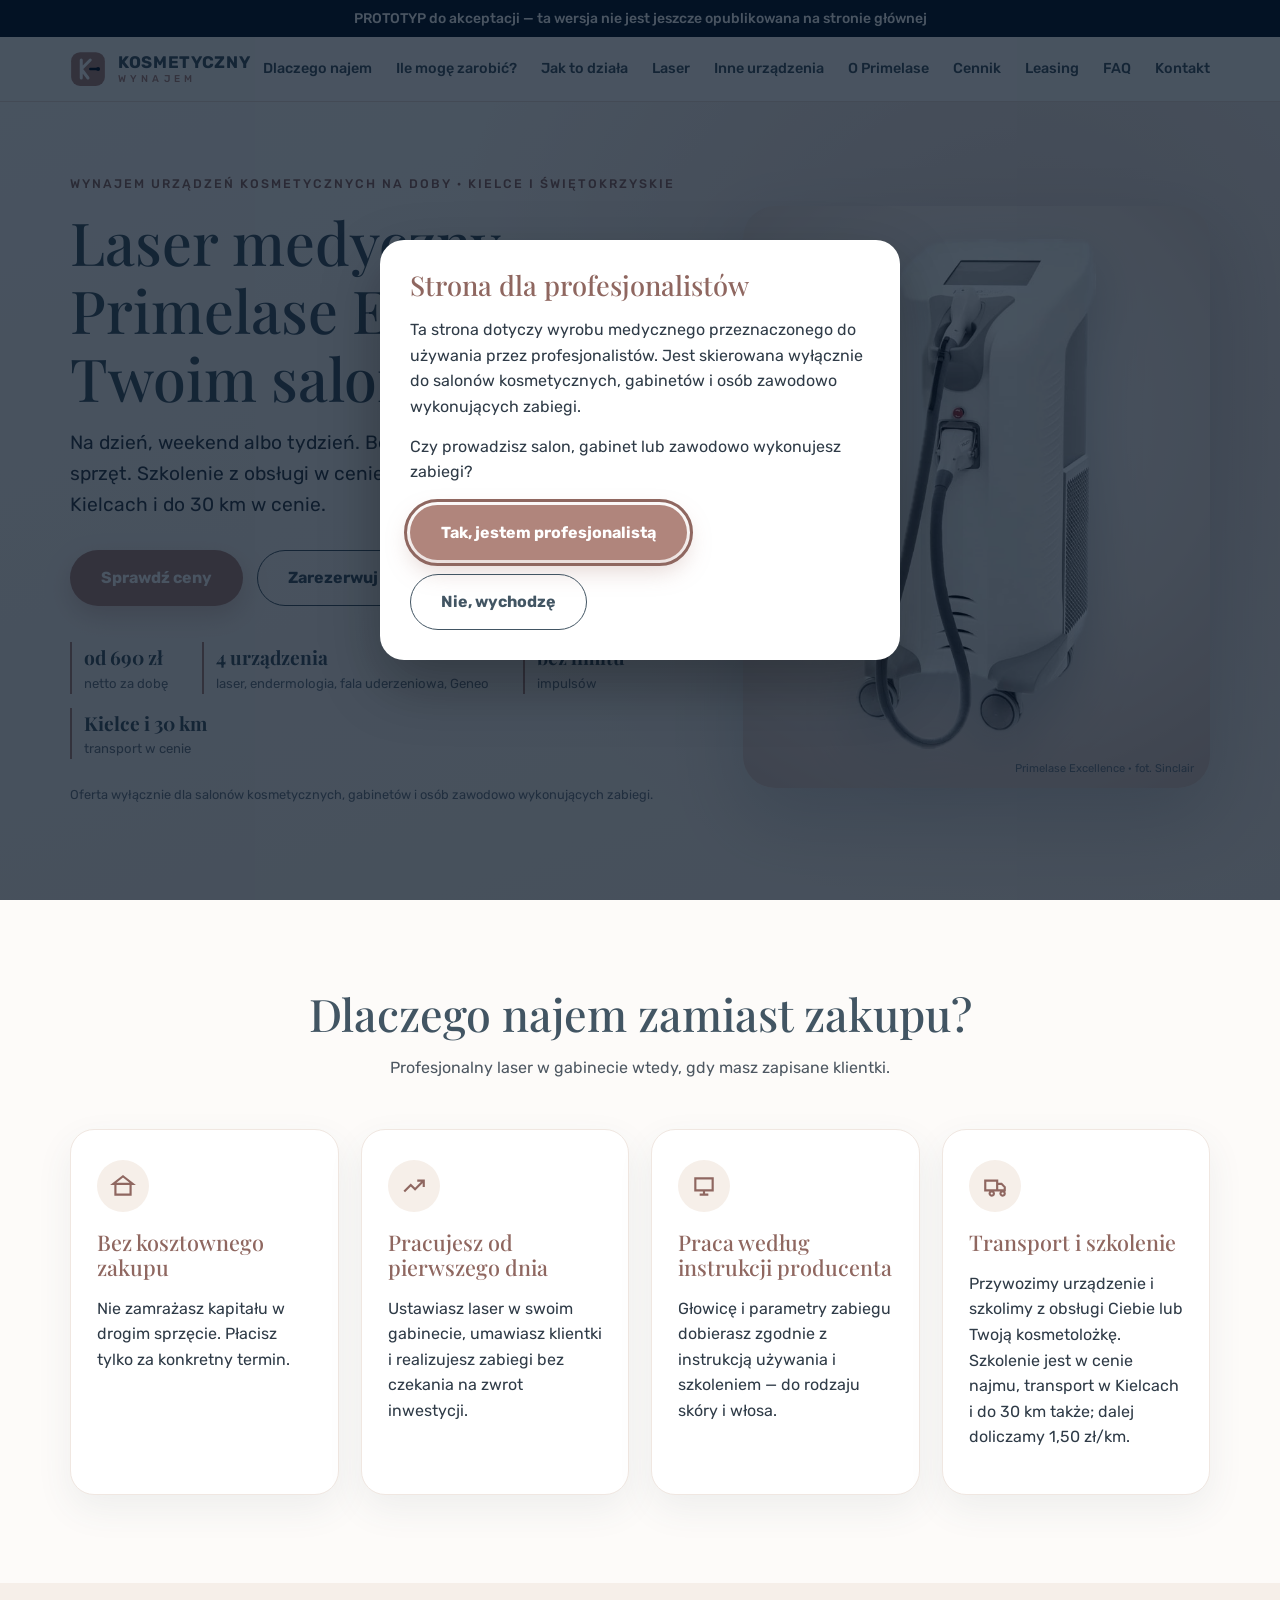
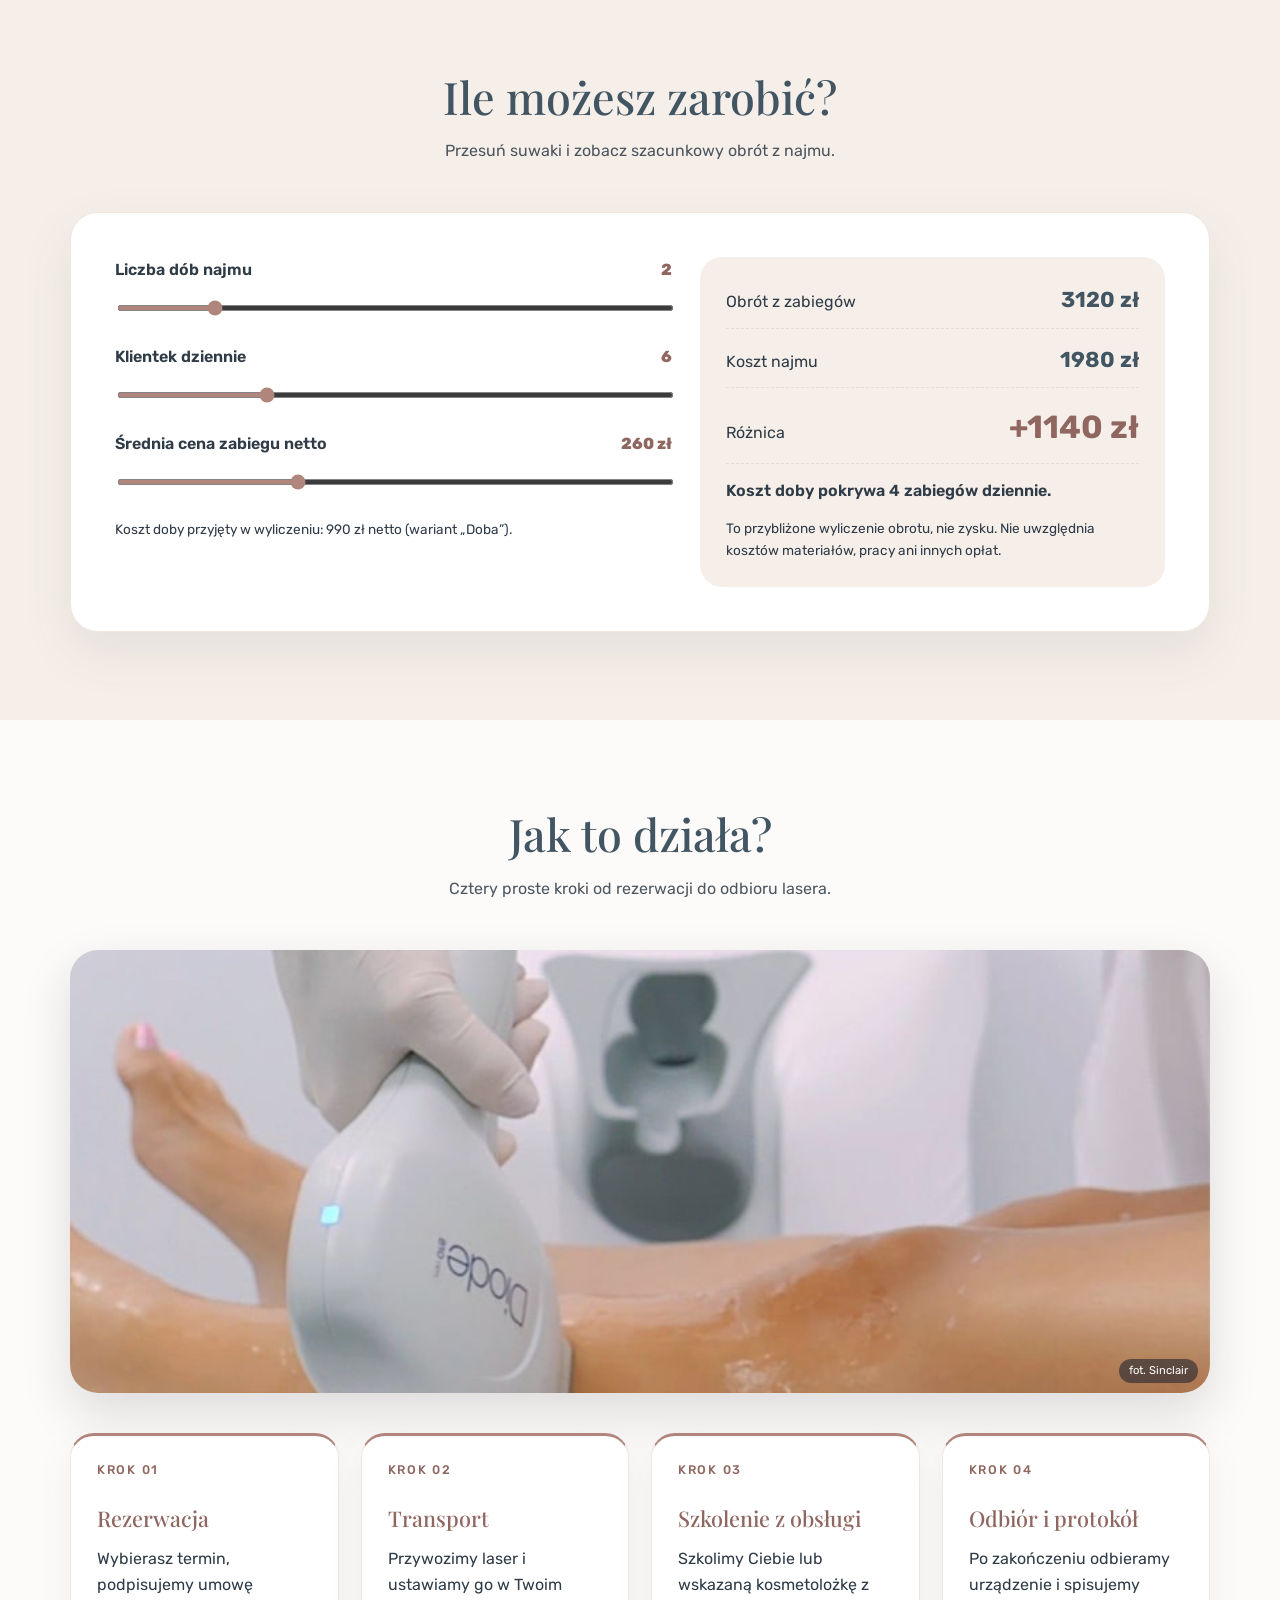
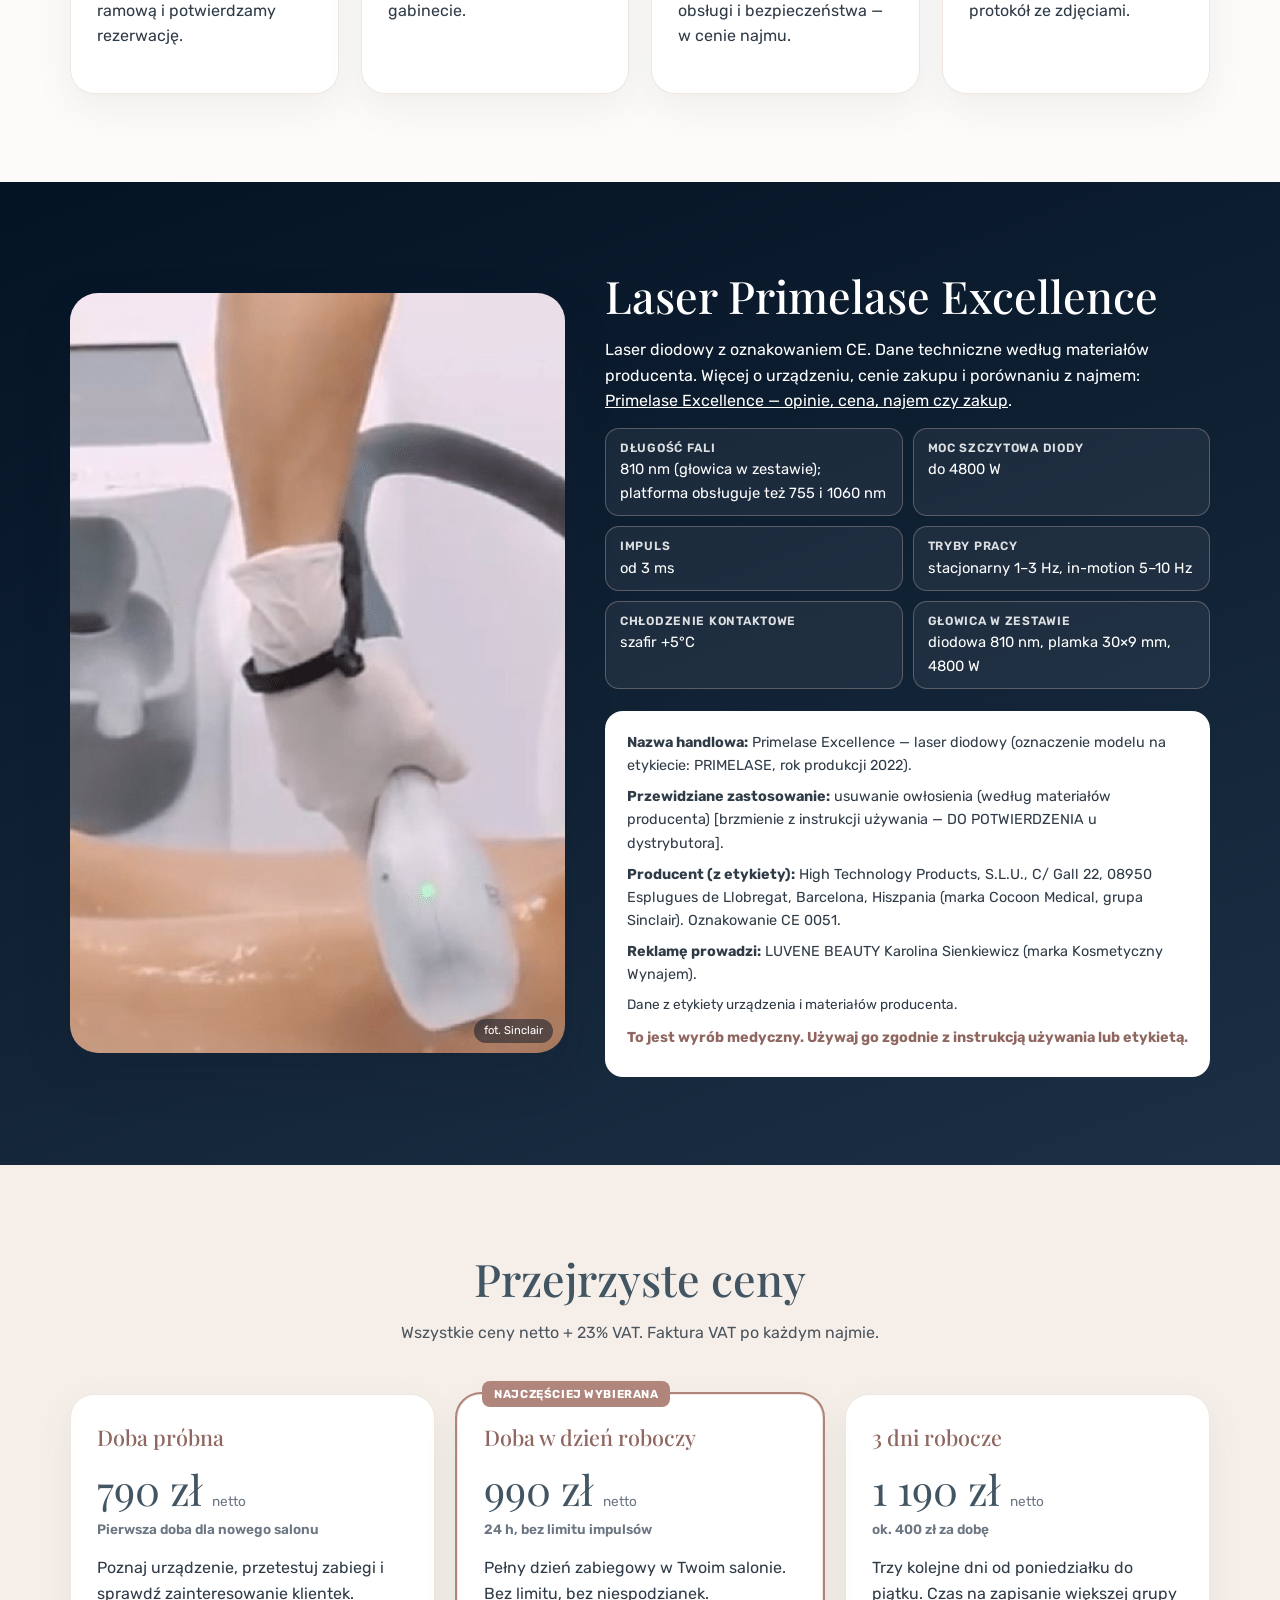
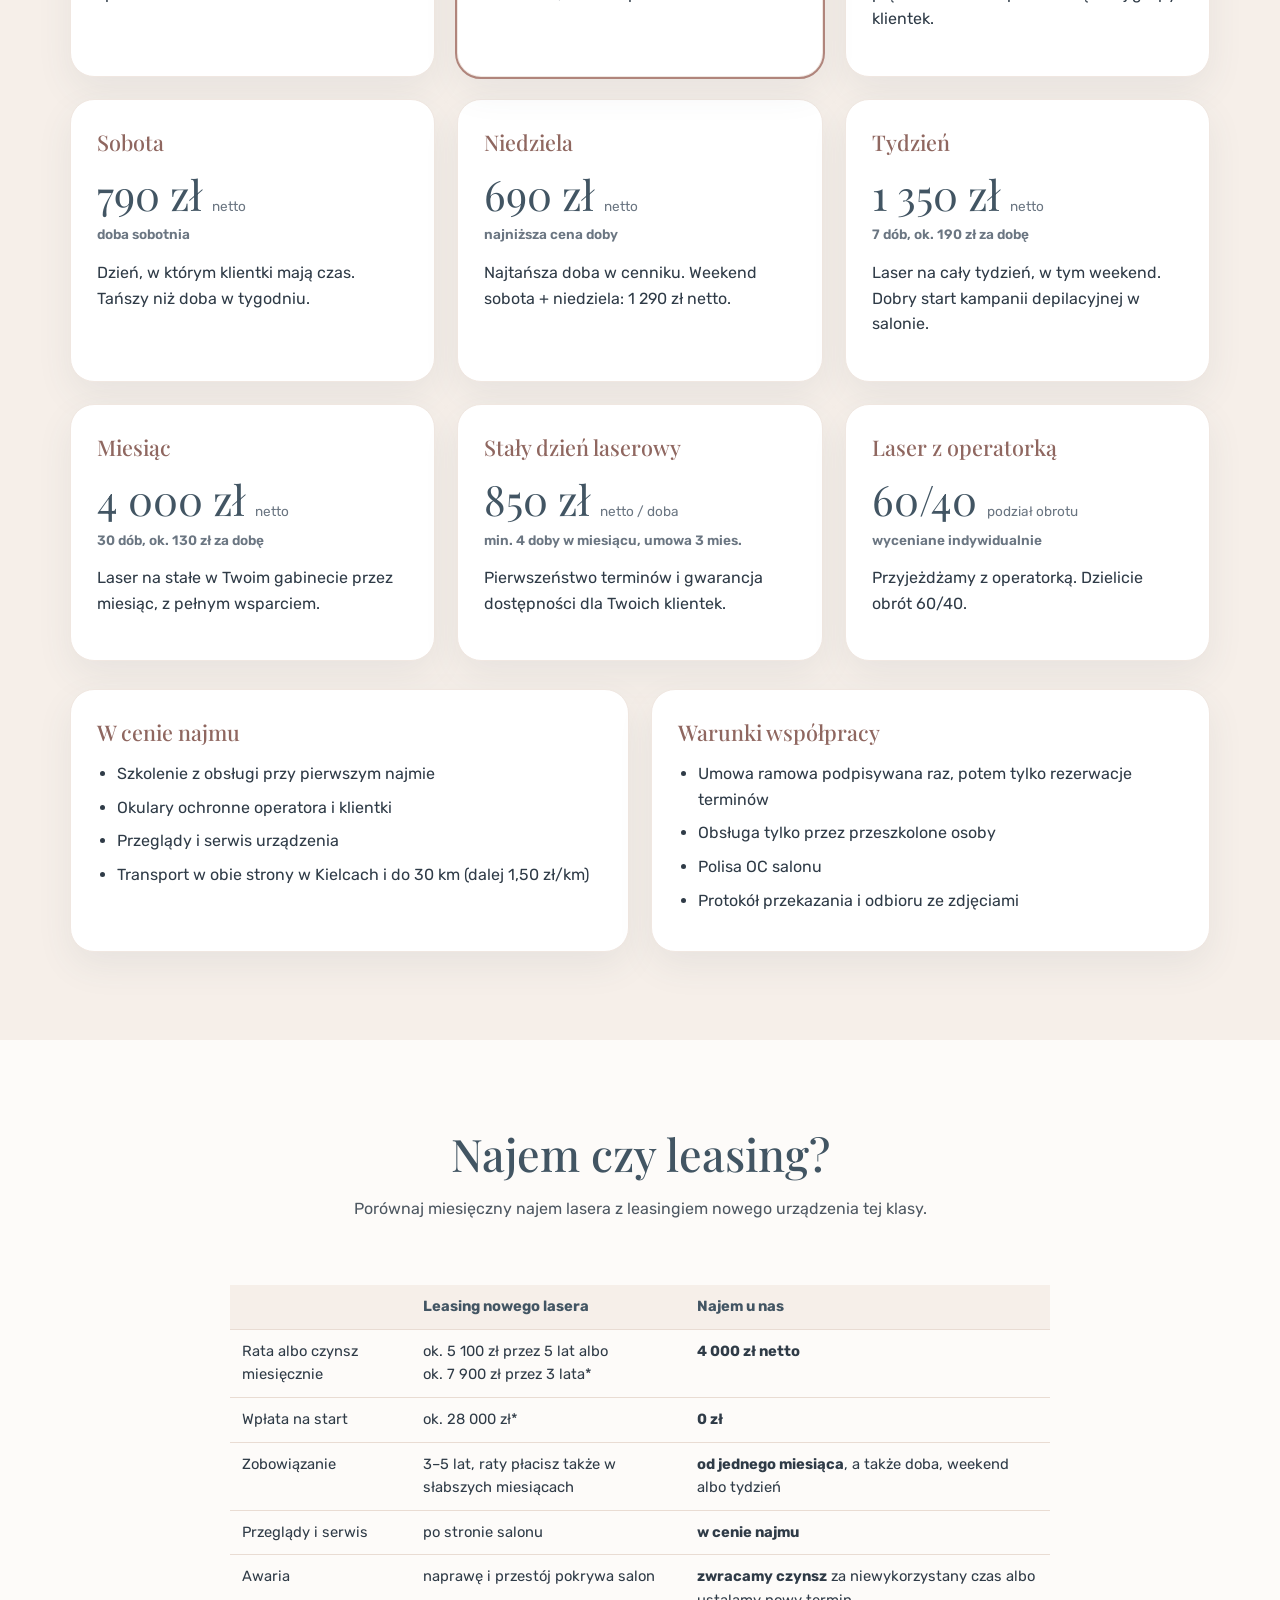
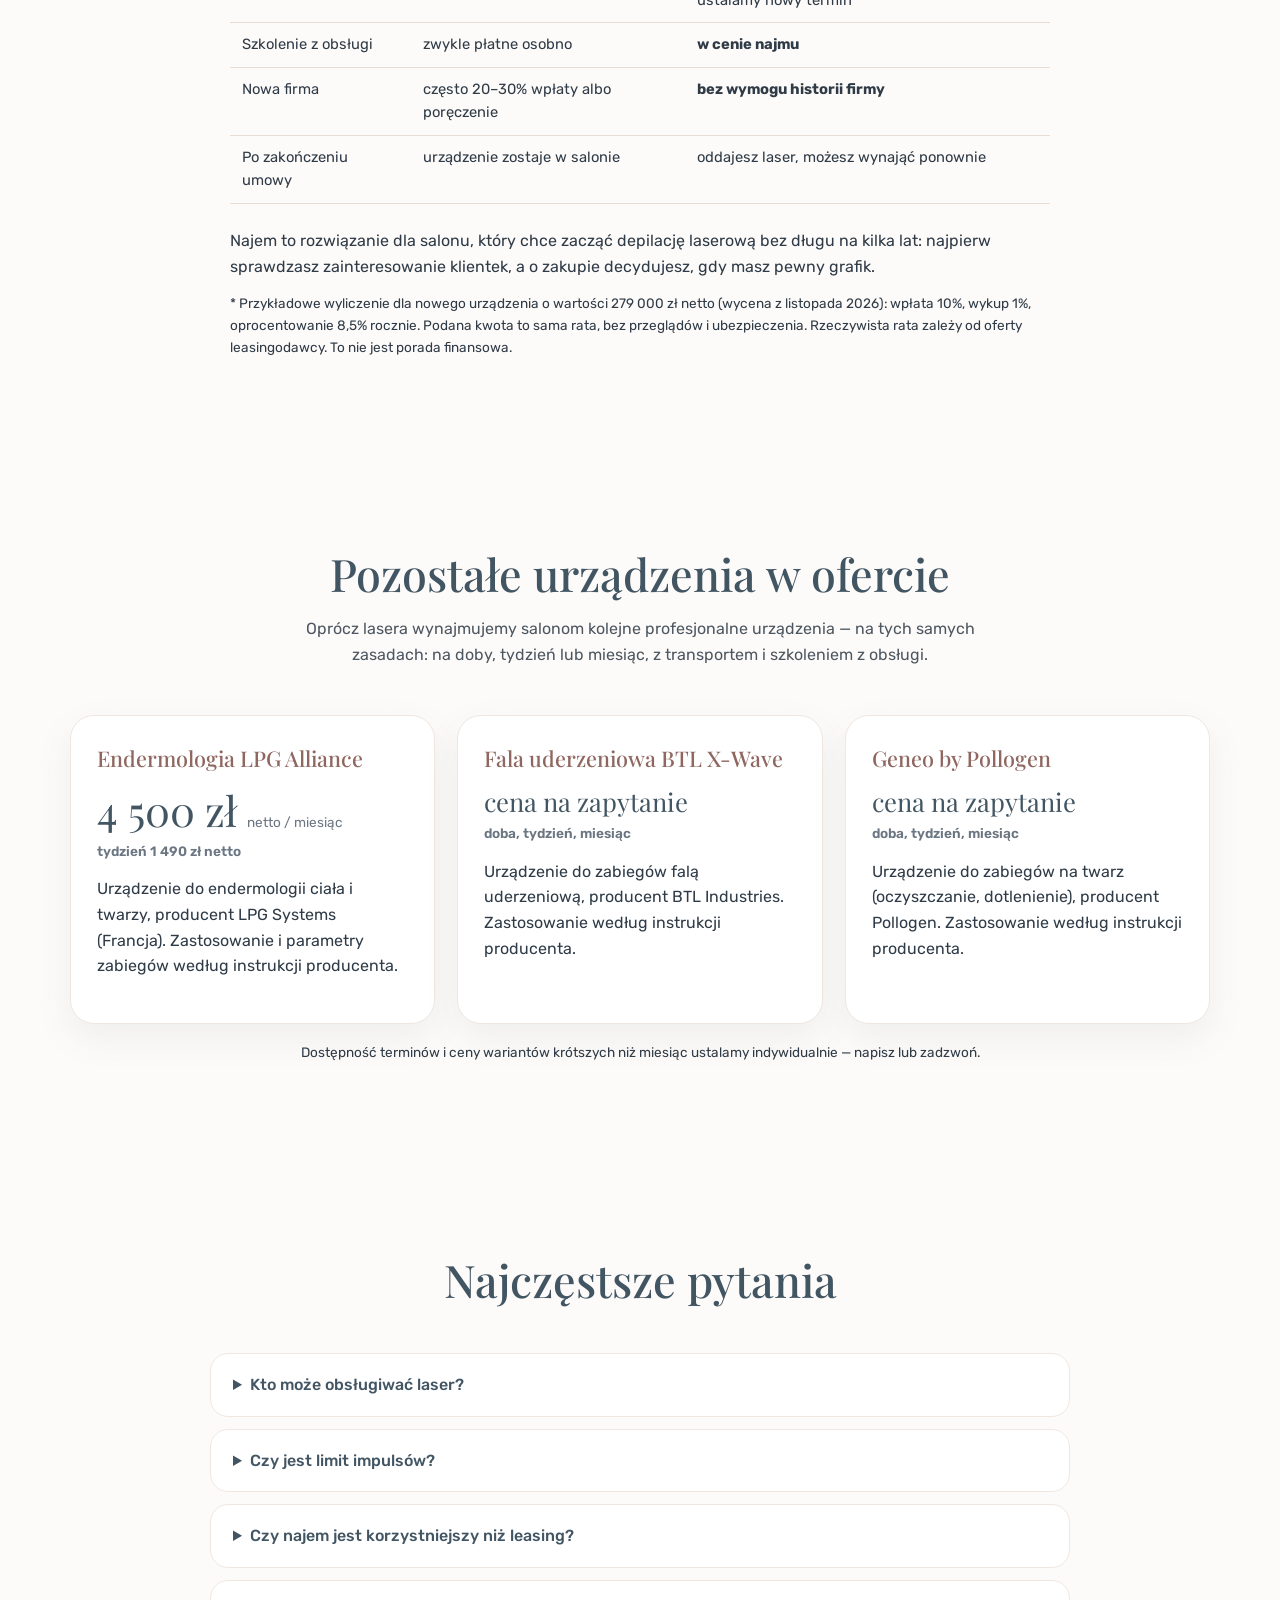
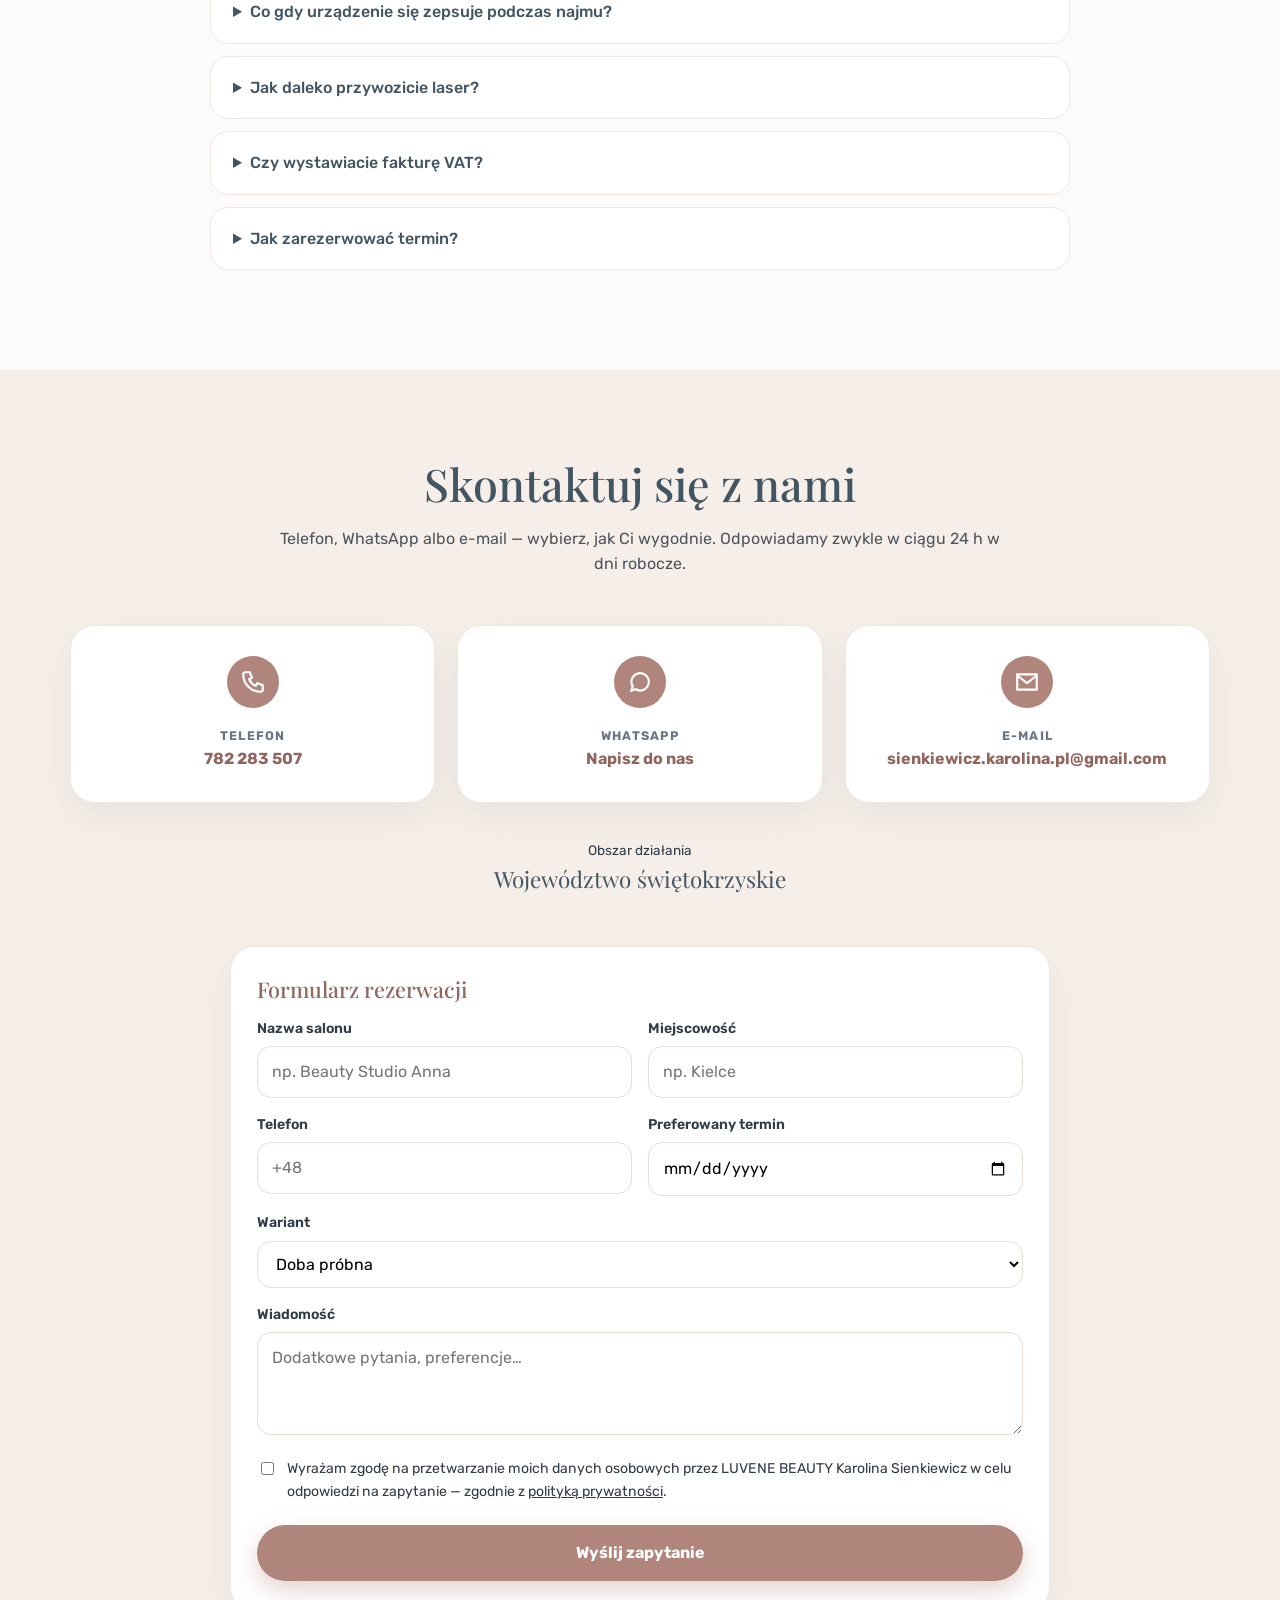
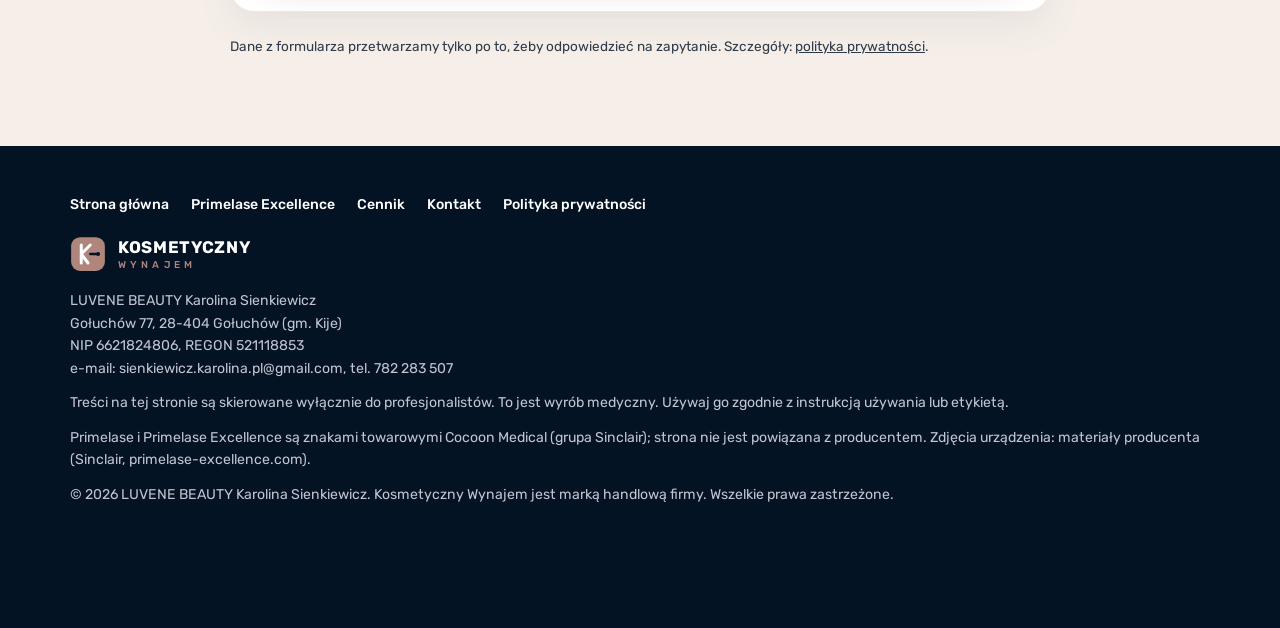
==== prototyp/index.html @ 8cb618bd "Podgląd prototypu: leasing jako sama rata Co-Authored-By: Claude Fable 5.2 <noreply@anthropic.com>" ====
<!doctype html>
<html lang="pl">
<head>
  <meta name="robots" content="noindex, nofollow">
  <meta charset="utf-8">
  <meta name="viewport" content="width=device-width, initial-scale=1">
  <title>Wynajem lasera do depilacji Kielce – Primelase Excellence na doby | Kosmetyczny Wynajem</title>
  <meta name="description" content="Wynajem urządzeń kosmetycznych dla salonów: laser do depilacji Primelase Excellence, endermologia LPG Alliance, fala uderzeniowa BTL X-Wave, Geneo by Pollogen. Na doby, tydzień, miesiąc. Szkolenie z obsługi w cenie, transport w Kielcach i do 30 km w cenie.">
  <meta property="og:title" content="Kosmetyczny Wynajem – laser diodowy Primelase Excellence w Twoim salonie">
  <meta property="og:description" content="Najem na doby lasera diodowego Primelase Excellence dla salonów i gabinetów. Bez kosztownej inwestycji w sprzęt. Szkolenie z obsługi w cenie najmu, transport w Kielcach i do 30 km w cenie.">
  <meta property="og:type" content="website">
  <meta property="og:locale" content="pl_PL">
  <meta property="og:image" content="https://kosmetycznywynajem.pl/img/primelase-zabieg-nogi.jpg">
  <meta name="theme-color" content="#fdfbf9">
  <link rel="icon" href="../favicon.svg" type="image/svg+xml">
  <link rel="manifest" href="../manifest.webmanifest">
  <meta property="og:url" content="https://kosmetycznywynajem.pl/">
  <meta name="twitter:card" content="summary_large_image">
  <link rel="preconnect" href="https://fonts.googleapis.com">
  <link rel="preconnect" href="https://fonts.gstatic.com" crossorigin>
  <link href="https://fonts.googleapis.com/css2?family=Playfair+Display:wght@500;600&family=Rubik:wght@400;500;600&display=swap" rel="stylesheet" media="print" onload="this.media='all'">
  <noscript><link href="https://fonts.googleapis.com/css2?family=Playfair+Display:wght@500;600&family=Rubik:wght@400;500;600&display=swap" rel="stylesheet"></noscript>
  <link rel="preload" as="image" href="../img/primelase-urzadzenie.webp" fetchpriority="high">
  <link rel="stylesheet" href="../styles.css">
</head>
<body>
<div style="background:#041324;color:#fff;text-align:center;padding:10px 16px;font:500 14px Rubik,sans-serif;">PROTOTYP do akceptacji — ta wersja nie jest jeszcze opublikowana na stronie głównej</div>

<a class="skip-link" href="#start">Przejdź do treści</a>
<div class="bramka" id="bramka" role="dialog" aria-modal="true" aria-labelledby="bramka-tytul">
  <div class="bramka-okno">
    <h2 id="bramka-tytul">Strona dla profesjonalistów</h2>
    <p>Ta strona dotyczy wyrobu medycznego przeznaczonego do używania przez profesjonalistów. Jest skierowana wyłącznie do salonów kosmetycznych, gabinetów i osób zawodowo wykonujących zabiegi.</p>
    <p>Czy prowadzisz salon, gabinet lub zawodowo wykonujesz zabiegi?</p>
    <div class="przyciski" style="justify-content:flex-start; margin-top:20px;">
      <button type="button" class="btn btn-roz" id="bramka-tak">Tak, jestem profesjonalistą</button>
      <a class="btn btn-kontur" href="https://www.google.pl/">Nie, wychodzę</a>
    </div>
  </div>
</div>

<svg width="0" height="0" style="position:absolute" aria-hidden="true">
  <symbol id="znak" viewBox="0 0 48 48"><rect x="1.5" y="1.5" width="45" height="45" rx="12" fill="#b0857c"/><path d="M15 12v24M15 24l12-12M15 24l9 12" fill="none" stroke="#fff" stroke-width="4" stroke-linecap="round" stroke-linejoin="round"/><path d="M27 24h9" stroke="#041324" stroke-width="3.2" stroke-linecap="round"/><circle cx="37.5" cy="24" r="2.6" fill="#041324"/></symbol>
</svg>

<header>
  <div class="kontener nav">
    <a href="#start" class="logo"><svg><use href="#znak"/></svg><span class="logo-tekst">KOSMETYCZNY<small>WYNAJEM</small></span></a>
    <button class="menu-przycisk" type="button" aria-expanded="false" aria-controls="menu-glowne">Menu</button>
    <nav class="nav-linki" id="menu-glowne" aria-label="Menu główne">
      <a href="#dlaczego">Dlaczego najem</a>
      <a href="#kalkulator">Ile mogę zarobić?</a>
      <a href="#jak-dziala">Jak to działa</a>
      <a href="#urzadzenie">Laser</a>
      <a href="#urzadzenia">Inne urządzenia</a>
      <a href="primelase-excellence.html">O Primelase</a>
      <a href="#cennik">Cennik</a>
      <a href="#leasing">Leasing</a>
      <a href="#faq">FAQ</a>
      <a href="#kontakt">Kontakt</a>
    </nav>
  </div>
</header>

<main>
  <!-- 1. HERO -->
  <section class="hero" id="start">
    <div class="kontener hero-uklad">
      <div>
        <p class="nadtytul">Wynajem urządzeń kosmetycznych na doby · Kielce i świętokrzyskie</p>
        <h1>Laser medyczny Primelase Excellence w Twoim salonie</h1>
        <p class="lead">Na dzień, weekend albo tydzień. Bez kosztownej inwestycji w sprzęt. Szkolenie z obsługi w cenie najmu, transport w Kielcach i do 30 km w cenie.</p>
        <div class="przyciski">
          <a href="#cennik" class="btn btn-bialy">Sprawdź ceny</a>
          <a href="#kontakt" class="btn btn-kontur">Zarezerwuj termin</a>
        </div>
        <ul class="hero-fakty">
          <li><strong>od 690 zł</strong>netto za dobę</li>
          <li><strong>4 urządzenia</strong>laser, endermologia, fala uderzeniowa, Geneo</li>
          <li><strong>bez limitu</strong>impulsów</li>
          <li><strong>Kielce i 30 km</strong>transport w cenie</li>
        </ul>
        <p class="dla-kogo">Oferta wyłącznie dla salonów kosmetycznych, gabinetów i osób zawodowo wykonujących zabiegi.</p>
      </div>
      <figure class="hero-laser">
        <img src="../img/primelase-urzadzenie.webp" alt="Laser diodowy Primelase Excellence — urządzenie z ekranem dotykowym i głowicą zabiegową" width="394" height="818" fetchpriority="high">
        <figcaption>Primelase Excellence · fot. Sinclair</figcaption>
      </figure>
    </div>
  </section>

  <!-- 2. DLACZEGO NAJEM -->
  <section id="dlaczego">
    <div class="kontener">
      <div class="naglowek-sekcji">
        <h2>Dlaczego najem zamiast zakupu?</h2>
        <p>Profesjonalny laser w gabinecie wtedy, gdy masz zapisane klientki.</p>
      </div>
      <div class="siatka siatka-4">
        <article class="kafel">
          <div class="ikona"><svg viewBox="0 0 24 24" fill="none" stroke="currentColor" stroke-width="2"><path d="M3 10h18M5 10V20h14V10M12 3 3 10h18Z"/></svg></div>
          <h3>Bez kosztownego zakupu</h3>
          <p>Nie zamrażasz kapitału w drogim sprzęcie. Płacisz tylko za konkretny termin.</p>
        </article>
        <article class="kafel">
          <div class="ikona"><svg viewBox="0 0 24 24" fill="none" stroke="currentColor" stroke-width="2"><path d="M3 17l6-6 4 4 8-8M15 7h6v6"/></svg></div>
          <h3>Pracujesz od pierwszego dnia</h3>
          <p>Ustawiasz laser w swoim gabinecie, umawiasz klientki i realizujesz zabiegi bez czekania na zwrot inwestycji.</p>
        </article>
        <article class="kafel">
          <div class="ikona"><svg viewBox="0 0 24 24" fill="none" stroke="currentColor" stroke-width="2"><path d="M4 5h16v11H4zM8 20h8M12 16v4"/></svg></div>
          <h3>Praca według instrukcji producenta</h3>
          <p>Głowicę i parametry zabiegu dobierasz zgodnie z instrukcją używania i szkoleniem — do rodzaju skóry i włosa.</p>
        </article>
        <article class="kafel">
          <div class="ikona"><svg viewBox="0 0 24 24" fill="none" stroke="currentColor" stroke-width="2"><path d="M3 7h11v9H3zM14 10h4l3 3v3h-7M7 19a2 2 0 1 0 0-.1M17 19a2 2 0 1 0 0-.1"/></svg></div>
          <h3>Transport i szkolenie</h3>
          <p>Przywozimy urządzenie i szkolimy z obsługi Ciebie lub Twoją kosmetolożkę. Szkolenie jest w cenie najmu, transport w Kielcach i do 30 km także; dalej doliczamy 1,50 zł/km.</p>
        </article>
      </div>
    </div>
  </section>

  <!-- 3. KALKULATOR -->
  <section class="roz-jasne" id="kalkulator">
    <div class="kontener">
      <div class="naglowek-sekcji">
        <h2>Ile możesz zarobić?</h2>
        <p>Przesuń suwaki i zobacz szacunkowy obrót z najmu.</p>
      </div>
      <div class="kalkulator">
        <div>
          <div class="suwak">
            <label for="dni">Liczba dób najmu <output id="dni-wartosc" for="dni">2</output></label>
            <input type="range" id="dni" min="1" max="7" step="1" value="2">
          </div>
          <div class="suwak">
            <label for="klientki">Klientek dziennie <output id="klientki-wartosc" for="klientki">6</output></label>
            <input type="range" id="klientki" min="1" max="20" step="1" value="6">
          </div>
          <div class="suwak">
            <label for="cena">Średnia cena zabiegu netto <output id="cena-wartosc" for="cena">259 zł</output></label>
            <input type="range" id="cena" min="100" max="600" step="10" value="260">
          </div>
          <p class="maly">Koszt doby przyjęty w wyliczeniu: 990 zł netto (wariant „Doba”).</p>
        </div>
        <div class="wyniki" aria-live="polite">
          <div class="wynik"><span>Obrót z zabiegów</span><strong id="w-obrot">—</strong></div>
          <div class="wynik"><span>Koszt najmu</span><strong id="w-koszt">—</strong></div>
          <div class="wynik wynik-glowny"><span>Różnica</span><strong id="w-roznica">—</strong></div>
          <p id="w-prog" style="font-weight:600; margin:0;"></p>
          <p class="maly" style="margin:0;">To przybliżone wyliczenie obrotu, nie zysku. Nie uwzględnia kosztów materiałów, pracy ani innych opłat.</p>
        </div>
      </div>
    </div>
  </section>

  <!-- 4. JAK TO DZIAŁA -->
  <section id="jak-dziala">
    <div class="kontener">
      <div class="naglowek-sekcji">
        <h2>Jak to działa?</h2>
        <p>Cztery proste kroki od rezerwacji do odbioru lasera.</p>
      </div>
      <figure class="zdjecie-pasek"><img src="../img/primelase-glowica-nogi.jpg" alt="Głowica lasera Primelase Excellence podczas zabiegu na nodze" width="841" height="443" loading="lazy"><figcaption class="podpis">fot. Sinclair</figcaption></figure>
      <div class="siatka siatka-4">
        <div class="kafel krok"><span class="krok-nr">01</span><h3>Rezerwacja</h3><p>Wybierasz termin, podpisujemy umowę ramową i potwierdzamy rezerwację.</p></div>
        <div class="kafel krok"><span class="krok-nr">02</span><h3>Transport</h3><p>Przywozimy laser i ustawiamy go w Twoim gabinecie.</p></div>
        <div class="kafel krok"><span class="krok-nr">03</span><h3>Szkolenie z obsługi</h3><p>Szkolimy Ciebie lub wskazaną kosmetolożkę z obsługi i bezpieczeństwa — w cenie najmu.</p></div>
        <div class="kafel krok"><span class="krok-nr">04</span><h3>Odbiór i protokół</h3><p>Po zakończeniu odbieramy urządzenie i spisujemy protokół ze zdjęciami.</p></div>
      </div>
    </div>
  </section>

  <!-- 5. URZĄDZENIE -->
  <section class="granat" id="urzadzenie">
    <div class="kontener urzadzenie">
      <figure class="zdjecie-pasek" style="margin:0;"><img src="../img/primelase-zabieg-nogi.jpg" alt="Zabieg głowicą lasera Primelase Excellence, w tle urządzenie" width="960" height="760" loading="lazy" style="aspect-ratio:960/760;"><figcaption class="podpis">fot. Sinclair</figcaption></figure>
      <div>
        <h2>Laser Primelase Excellence</h2>
        <p>Laser diodowy z oznakowaniem CE. Dane techniczne według materiałów producenta. Więcej o urządzeniu, cenie zakupu i porównaniu z najmem: <a href="primelase-excellence.html">Primelase Excellence — opinie, cena, najem czy zakup</a>.</p>
        <ul class="cechy">
          <li><strong>Długość fali</strong>810 nm (głowica w zestawie); platforma obsługuje też 755 i 1060 nm</li>
          <li><strong>Moc szczytowa diody</strong>do 4800 W</li>
          <li><strong>Impuls</strong>od 3 ms</li>
          <li><strong>Tryby pracy</strong>stacjonarny 1–3 Hz, in-motion 5–10 Hz</li>
          <li><strong>Chłodzenie kontaktowe</strong>szafir +5°C</li>
          <li><strong>Głowica w zestawie</strong>diodowa 810 nm, plamka 30×9 mm, 4800 W</li>
        </ul>
        <div class="info-wyrob">
          <p><strong>Nazwa handlowa:</strong> Primelase Excellence — laser diodowy (oznaczenie modelu na etykiecie: PRIMELASE, rok produkcji 2022).</p>
          <p><strong>Przewidziane zastosowanie:</strong> usuwanie owłosienia (według materiałów producenta) [brzmienie z instrukcji używania — DO POTWIERDZENIA u dystrybutora].</p>
          <p><strong>Producent (z etykiety):</strong> High Technology Products, S.L.U., C/ Gall 22, 08950 Esplugues de Llobregat, Barcelona, Hiszpania (marka Cocoon Medical, grupa Sinclair). Oznakowanie CE 0051.</p>
          <p><strong>Reklamę prowadzi:</strong> LUVENE BEAUTY Karolina Sienkiewicz (marka Kosmetyczny Wynajem).</p>
          <p class="maly">Dane z etykiety urządzenia i materiałów producenta.</p>
          <p class="ostrzezenie">To jest wyrób medyczny. Używaj go zgodnie z instrukcją używania lub etykietą.</p>
        </div>
      </div>
    </div>
  </section>

  <!-- 6. CENNIK -->
  <section class="roz-jasne" id="cennik">
    <div class="kontener">
      <div class="naglowek-sekcji">
        <h2>Przejrzyste ceny</h2>
        <p>Wszystkie ceny netto + 23% VAT. Faktura VAT po każdym najmie.</p>
      </div>
      <div class="siatka siatka-3">
        <div class="kafel">
          <h3>Doba próbna</h3>
          <div class="cena">790 zł <small>netto</small></div>
          <p class="podtytul">Pierwsza doba dla nowego salonu</p>
          <p>Poznaj urządzenie, przetestuj zabiegi i sprawdź zainteresowanie klientek.</p>
        </div>
        <div class="kafel wyrozniony">
          <span class="odznaka">Najczęściej wybierana</span>
          <h3>Doba w dzień roboczy</h3>
          <div class="cena">990 zł <small>netto</small></div>
          <p class="podtytul">24 h, bez limitu impulsów</p>
          <p>Pełny dzień zabiegowy w Twoim salonie. Bez limitu, bez niespodzianek.</p>
        </div>
        <div class="kafel">
          <h3>3 dni robocze</h3>
          <div class="cena">1 190 zł <small>netto</small></div>
          <p class="podtytul">ok. 400 zł za dobę</p>
          <p>Trzy kolejne dni od poniedziałku do piątku. Czas na zapisanie większej grupy klientek.</p>
        </div>
        <div class="kafel">
          <h3>Sobota</h3>
          <div class="cena">790 zł <small>netto</small></div>
          <p class="podtytul">doba sobotnia</p>
          <p>Dzień, w którym klientki mają czas. Tańszy niż doba w tygodniu.</p>
        </div>
        <div class="kafel">
          <h3>Niedziela</h3>
          <div class="cena">690 zł <small>netto</small></div>
          <p class="podtytul">najniższa cena doby</p>
          <p>Najtańsza doba w cenniku. Weekend sobota + niedziela: 1 290 zł netto.</p>
        </div>
        <div class="kafel">
          <h3>Tydzień</h3>
          <div class="cena">1 350 zł <small>netto</small></div>
          <p class="podtytul">7 dób, ok. 190 zł za dobę</p>
          <p>Laser na cały tydzień, w tym weekend. Dobry start kampanii depilacyjnej w salonie.</p>
        </div>
        <div class="kafel">
          <h3>Miesiąc</h3>
          <div class="cena">4 000 zł <small>netto</small></div>
          <p class="podtytul">30 dób, ok. 130 zł za dobę</p>
          <p>Laser na stałe w Twoim gabinecie przez miesiąc, z pełnym wsparciem.</p>
        </div>
        <div class="kafel">
          <h3>Stały dzień laserowy</h3>
          <div class="cena">850 zł <small>netto / doba</small></div>
          <p class="podtytul">min. 4 doby w miesiącu, umowa 3 mies.</p>
          <p>Pierwszeństwo terminów i gwarancja dostępności dla Twoich klientek.</p>
        </div>
        <div class="kafel">
          <h3>Laser z operatorką</h3>
          <div class="cena">60/40 <small>podział obrotu</small></div>
          <p class="podtytul">wyceniane indywidualnie</p>
          <p>Przyjeżdżamy z operatorką. Dzielicie obrót 60/40.</p>
        </div>
      </div>
      <div class="siatka siatka-2" style="margin-top:28px;">
        <div class="kafel">
          <h3>W cenie najmu</h3>
          <ul class="lista">
            <li>Szkolenie z obsługi przy pierwszym najmie</li>
            <li>Okulary ochronne operatora i klientki</li>
            <li>Przeglądy i serwis urządzenia</li>
            <li>Transport w obie strony w Kielcach i do 30 km (dalej 1,50 zł/km)</li>
          </ul>
        </div>
        <div class="kafel">
          <h3>Warunki współpracy</h3>
          <ul class="lista">
            <li>Umowa ramowa podpisywana raz, potem tylko rezerwacje terminów</li>
            <li>Obsługa tylko przez przeszkolone osoby</li>
            <li>Polisa OC salonu</li>
            <li>Protokół przekazania i odbioru ze zdjęciami</li>
          </ul>
        </div>
      </div>
    </div>
  </section>

  <!-- 6a. NAJEM CZY LEASING -->
  <section id="leasing" aria-labelledby="leasing-tytul">
    <div class="kontener">
      <div class="naglowek-sekcji">
        <h2 id="leasing-tytul">Najem czy leasing?</h2>
        <p>Porównaj miesięczny najem lasera z leasingiem nowego urządzenia tej klasy.</p>
      </div>
      <div class="artykul">
        <div class="tabela-przewijana">
          <table>
            <thead><tr><th scope="col"></th><th scope="col">Leasing nowego lasera</th><th scope="col">Najem u&nbsp;nas</th></tr></thead>
            <tbody>
              <tr><td>Rata albo czynsz miesięcznie</td><td>ok.&nbsp;5&nbsp;100&nbsp;zł przez 5&nbsp;lat albo ok.&nbsp;7&nbsp;900&nbsp;zł przez 3&nbsp;lata*</td><td><strong>4&nbsp;000&nbsp;zł netto</strong></td></tr>
              <tr><td>Wpłata na start</td><td>ok.&nbsp;28&nbsp;000&nbsp;zł*</td><td><strong>0&nbsp;zł</strong></td></tr>
              <tr><td>Zobowiązanie</td><td>3–5 lat, raty płacisz także w słabszych miesiącach</td><td><strong>od jednego miesiąca</strong>, a także doba, weekend albo tydzień</td></tr>
              <tr><td>Przeglądy i serwis</td><td>po stronie salonu</td><td><strong>w cenie najmu</strong></td></tr>
              <tr><td>Awaria</td><td>naprawę i przestój pokrywa salon</td><td><strong>zwracamy czynsz</strong> za niewykorzystany czas albo ustalamy nowy termin</td></tr>
              <tr><td>Szkolenie z obsługi</td><td>zwykle płatne osobno</td><td><strong>w cenie najmu</strong></td></tr>
              <tr><td>Nowa firma</td><td>często 20–30% wpłaty albo poręczenie</td><td><strong>bez wymogu historii firmy</strong></td></tr>
              <tr><td>Po zakończeniu umowy</td><td>urządzenie zostaje w salonie</td><td>oddajesz laser, możesz wynająć ponownie</td></tr>
            </tbody>
          </table>
        </div>
        <p>Najem to rozwiązanie dla salonu, który chce zacząć depilację laserową bez długu na kilka lat: najpierw sprawdzasz zainteresowanie klientek, a o zakupie decydujesz, gdy masz pewny grafik.</p>
        <p class="maly">* Przykładowe wyliczenie dla nowego urządzenia o wartości 279 000 zł netto (wycena z listopada 2026): wpłata 10%, wykup 1%, oprocentowanie 8,5% rocznie. Podana kwota to sama rata, bez przeglądów i ubezpieczenia. Rzeczywista rata zależy od oferty leasingodawcy. To nie jest porada finansowa.</p>
      </div>
    </div>
  </section>

  <!-- 6b. POZOSTAŁE URZĄDZENIA -->
  <section id="urzadzenia" aria-labelledby="urzadzenia-tytul">
    <div class="kontener">
      <div class="naglowek-sekcji">
        <h2 id="urzadzenia-tytul">Pozostałe urządzenia w ofercie</h2>
        <p>Oprócz lasera wynajmujemy salonom kolejne profesjonalne urządzenia — na tych samych zasadach: na doby, tydzień lub miesiąc, z transportem i szkoleniem z obsługi.</p>
      </div>
      <div class="siatka siatka-3">
        <div class="kafel">
          <h3>Endermologia LPG Alliance</h3>
          <div class="cena">4 500 zł <small>netto / miesiąc</small></div>
          <p class="podtytul">tydzień 1 490 zł netto</p>
          <p>Urządzenie do endermologii ciała i twarzy, producent LPG Systems (Francja). Zastosowanie i parametry zabiegów według instrukcji producenta.</p>
        </div>
        <div class="kafel">
          <h3>Fala uderzeniowa BTL X-Wave</h3>
          <div class="cena" style="font-size:1.6rem;">cena na zapytanie</div>
          <p class="podtytul">doba, tydzień, miesiąc</p>
          <p>Urządzenie do zabiegów falą uderzeniową, producent BTL Industries. Zastosowanie według instrukcji producenta.</p>
        </div>
        <div class="kafel">
          <h3>Geneo by Pollogen</h3>
          <div class="cena" style="font-size:1.6rem;">cena na zapytanie</div>
          <p class="podtytul">doba, tydzień, miesiąc</p>
          <p>Urządzenie do zabiegów na twarz (oczyszczanie, dotlenienie), producent Pollogen. Zastosowanie według instrukcji producenta.</p>
        </div>
      </div>
      <p class="maly" style="text-align:center; margin-top:18px;">Dostępność terminów i ceny wariantów krótszych niż miesiąc ustalamy indywidualnie — napisz lub zadzwoń.</p>
    </div>
  </section>

  <!-- 7. FAQ -->
  <section id="faq">
    <div class="kontener" style="max-width:860px;">
      <div class="naglowek-sekcji"><h2>Najczęstsze pytania</h2></div>
      <details>
        <summary>Kto może obsługiwać laser?</summary>
        <p>Laser obsługują wyłącznie osoby przeszkolone, zgodnie z wymaganiami instrukcji używania producenta. Szkolenie z obsługi zapewniamy w cenie najmu.</p>
      </details>
      <details>
        <summary>Czy jest limit impulsów?</summary>
        <p>Nie. Doba i tydzień to najem bez limitu impulsów.</p>
      </details>
      <details>
        <summary>Czy najem jest korzystniejszy niż leasing?</summary>
        <p>Przy leasingu nowego lasera tej klasy salon płaci zwykle kilka tysięcy złotych miesięcznie przez 3–5 lat i wnosi wpłatę na start. Najem miesięczny kosztuje 4 000 zł netto, bez wpłaty i bez wieloletniej umowy, z przeglądami i szkoleniem w cenie. <a href="#leasing">Zobacz porównanie</a>.</p>
      </details>
      <details>
        <summary>Co gdy urządzenie się zepsuje podczas najmu?</summary>
        <p>Zwracamy czynsz za niewykorzystany czas albo ustalamy nowy termin bez dopłaty.</p>
      </details>
      <details>
        <summary>Jak daleko przywozicie laser?</summary>
        <p>Działamy w całym województwie świętokrzyskim. Transport w Kielcach i do 30 km jest w cenie, dalej doliczamy 1,50 zł/km.</p>
      </details>
      <details>
        <summary>Czy wystawiacie fakturę VAT?</summary>
        <p>Tak, po każdym najmie wystawiamy fakturę VAT na dane salonu lub gabinetu.</p>
      </details>
      <details>
        <summary>Jak zarezerwować termin?</summary>
        <p>Napisz przez formularz, zadzwoń lub wyślij e-mail. Ustalimy dostępność i podpiszemy umowę ramową; szczegóły rozliczeń są w umowie.</p>
      </details>
    </div>
  </section>

  <!-- 8. KONTAKT -->
  <section class="roz-jasne" id="kontakt">
    <div class="kontener">
      <div class="naglowek-sekcji">
        <h2>Skontaktuj się z nami</h2>
        <p>Telefon, WhatsApp albo e-mail — wybierz, jak Ci wygodnie. Odpowiadamy zwykle w ciągu 24 h w dni robocze.</p>
      </div>
      <div class="siatka siatka-3">
        <a class="kafel kontakt-kafel" href="tel:+48782283507">
          <div class="ikona"><svg viewBox="0 0 24 24" fill="none" stroke="currentColor" stroke-width="2"><path d="M5 3h4l2 5-2.5 1.5a11 11 0 0 0 6 6L16 13l5 2v4a2 2 0 0 1-2 2A16 16 0 0 1 3 5a2 2 0 0 1 2-2"/></svg></div>
          <div class="etykieta">TELEFON</div>
          <div class="wartosc">782 283 507</div>
        </a>
        <a class="kafel kontakt-kafel" href="https://wa.me/48782283507">
          <div class="ikona"><svg viewBox="0 0 24 24" fill="none" stroke="currentColor" stroke-width="2"><path d="M4 20l1.3-4A8 8 0 1 1 8 18.7Z"/></svg></div>
          <div class="etykieta">WHATSAPP</div>
          <div class="wartosc">Napisz do nas</div>
        </a>
        <a class="kafel kontakt-kafel" href="mailto:sienkiewicz.karolina.pl@gmail.com">
          <div class="ikona"><svg viewBox="0 0 24 24" fill="none" stroke="currentColor" stroke-width="2"><path d="M3 5h18v14H3zM3 6l9 7 9-7"/></svg></div>
          <div class="etykieta">E-MAIL</div>
          <div class="wartosc">sienkiewicz.karolina.pl@gmail.com</div>
        </a>
      </div>
      <div class="obszar"><span class="maly">Obszar działania</span><strong>Województwo świętokrzyskie</strong></div>

      <div class="kafel" style="max-width:820px; margin-inline:auto;">
        <h3>Formularz rezerwacji</h3>
        <form id="formularz-rezerwacji" action="#kontakt" method="post" data-email="sienkiewicz.karolina.pl@gmail.com">
          <div class="pola">
            <div><label for="salon">Nazwa salonu</label><input type="text" id="salon" name="salon" placeholder="np. Beauty Studio Anna" required></div>
            <div><label for="miejscowosc">Miejscowość</label><input type="text" id="miejscowosc" name="miejscowosc" placeholder="np. Kielce" required></div>
            <div><label for="telefon">Telefon</label><input type="tel" id="telefon" name="telefon" placeholder="+48" required></div>
            <div><label for="termin">Preferowany termin</label><input type="date" id="termin" name="termin" required></div>
          </div>
          <div style="margin-bottom:16px;">
            <label for="wariant">Wariant</label>
            <select id="wariant" name="wariant">
              <option>Doba próbna</option>
              <option>Doba w dzień roboczy</option>
              <option>3 dni robocze</option>
              <option>Sobota</option>
              <option>Niedziela</option>
              <option>Weekend (sobota + niedziela)</option>
              <option>Tydzień</option>
              <option>Miesiąc</option>
              <option>Endermologia LPG Alliance</option>
              <option>Fala uderzeniowa BTL X-Wave</option>
              <option>Geneo by Pollogen</option>
              <option>Stały dzień laserowy</option>
              <option>Laser z operatorką</option>
            </select>
          </div>
          <div>
            <label for="wiadomosc">Wiadomość</label>
            <textarea id="wiadomosc" name="wiadomosc" rows="3" placeholder="Dodatkowe pytania, preferencje…"></textarea>
          </div>
          <div class="zgoda">
            <input type="checkbox" id="rodo" name="rodo" required>
            <label for="rodo" style="font-weight:400;">Wyrażam zgodę na przetwarzanie moich danych osobowych przez LUVENE BEAUTY Karolina Sienkiewicz w celu odpowiedzi na zapytanie — zgodnie z <a href="../polityka-prywatnosci.html">polityką prywatności</a>.</label>
          </div>
          <button type="submit" class="btn btn-roz" style="width:100%;">Wyślij zapytanie</button>
        </form>
      </div>

      <p class="maly" style="max-width:820px; margin:24px auto 0;">Dane z formularza przetwarzamy tylko po to, żeby odpowiedzieć na zapytanie. Szczegóły: <a href="../polityka-prywatnosci.html">polityka prywatności</a>.</p>
    </div>
  </section>
</main>

<footer>
  <div class="kontener">
    <ul class="stopka-nav"><li><a href="index.html">Strona główna</a></li><li><a href="primelase-excellence.html">Primelase Excellence</a></li><li><a href="index.html#cennik">Cennik</a></li><li><a href="index.html#kontakt">Kontakt</a></li><li><a href="../polityka-prywatnosci.html">Polityka prywatności</a></li></ul>
    <a href="#start" class="logo"><svg><use href="#znak"/></svg><span class="logo-tekst">KOSMETYCZNY<small>WYNAJEM</small></span></a>
    <p>LUVENE BEAUTY Karolina Sienkiewicz<br>Gołuchów 77, 28-404 Gołuchów (gm. Kije)<br>NIP 6621824806, REGON 521118853<br>e-mail: sienkiewicz.karolina.pl@gmail.com, tel. 782 283 507</p>
    <p>Treści na tej stronie są skierowane wyłącznie do profesjonalistów. To jest wyrób medyczny. Używaj go zgodnie z instrukcją używania lub etykietą.</p>
    <p>Primelase i Primelase Excellence są znakami towarowymi Cocoon Medical (grupa Sinclair); strona nie jest powiązana z producentem. Zdjęcia urządzenia: materiały producenta (Sinclair, primelase-excellence.com).</p>
    <p>© 2026 LUVENE BEAUTY Karolina Sienkiewicz. Kosmetyczny Wynajem jest marką handlową firmy. Wszelkie prawa zastrzeżone.</p>
  </div>
</footer>

<a href="#kontakt" class="btn btn-roz rezerwacja-mobile">Zarezerwuj termin</a>

<script src="../app.js" defer></script>
</body>
</html>
---- styles.css ----
:root {
  --roz: #b0857c;        /* akcent: róż-taupe producenta */
  --roz-jasny: #d0b4ae;  /* jasny róż */
  --roz-ciemny: #8f6760; /* akcent ciemniejszy (kontrast AA na bieli) */
  --sliwka: #041324;     /* granat producenta: stopka, sekcja urządzenia */
  --lupek: #425563;      /* łupek: tekst nagłówków */
  --tekst: #2f3b47;
  --szary: #6b7682;
  --tlo: #fdfbf9;        /* ciepła biel */
  --tlo-roz: #f6efe9;    /* piasek jasny */
  --piasek: #e9dcd3;
  --radius: 24px;
}
* { box-sizing: border-box; }
html { scroll-behavior: smooth; }
body { margin: 0; font-family: 'Rubik', system-ui, -apple-system, 'Segoe UI', sans-serif; color: var(--tekst); background: var(--tlo); line-height: 1.6; }
h1, h2, h3 { font-family: 'Playfair Display', Georgia, serif; font-weight: 500; letter-spacing: 0; line-height: 1.15; margin: 0 0 16px; color: var(--lupek); }
.logo-tekst { font-family: 'Rubik', sans-serif; }
h2 { font-size: clamp(2rem, 4vw, 2.8rem); }
h3 { font-size: 1.35rem; }
p { margin: 0 0 14px; }
a { color: inherit; }
img { max-width: 100%; }
.kontener { width: min(1140px, 100% - 32px); margin-inline: auto; }
section { padding: 88px 0; scroll-margin-top: 70px; }
.naglowek-sekcji { text-align: center; max-width: 720px; margin: 0 auto 48px; }
.naglowek-sekcji p { color: inherit; opacity: .85; }
.maly { font-size: .85rem; }

/* Logo: własny znak — promień lasera w rombie */
.logo { display: inline-flex; align-items: center; gap: 12px; text-decoration: none; color: var(--lupek); }
footer .logo, .hero .logo { color: #fff; }
.logo svg { width: 36px; height: 36px; flex: none; }
.logo-tekst { margin: 0; font-size: 1.05rem; font-weight: 700; letter-spacing: .04em; line-height: 1; }
.logo-tekst small { display: block; font-family: 'Rubik', sans-serif; font-size: .62rem; font-weight: 500; letter-spacing: .42em; color: var(--roz); margin-top: 4px; }

/* Nawigacja */
header { position: sticky; top: 0; z-index: 50; background: rgba(253,251,249,.92); backdrop-filter: blur(10px); border-bottom: 1px solid var(--piasek); }
.nav { display: flex; align-items: center; justify-content: space-between; min-height: 64px; position: relative; }
.nav-linki { display: none; gap: 24px; }
.nav-linki a { color: var(--lupek); text-decoration: none; font-weight: 500; font-size: .9rem; }
.nav-linki a:hover { text-decoration: underline; }
.menu-przycisk { background: none; border: 1.5px solid var(--lupek); color: var(--lupek); border-radius: 8px; padding: 6px 12px; font: inherit; font-weight: 600; cursor: pointer; }
.nav-linki.otwarte { display: flex; flex-direction: column; position: absolute; top: 100%; left: -16px; right: -16px; background: var(--tlo); border-bottom: 1px solid var(--piasek); padding: 16px 24px 24px; }
@media (min-width: 900px) { .menu-przycisk { display: none; } .nav-linki { display: flex; } }

/* Hero: ciepła biel i piasek, laser na różowym panelu */
.hero { position: relative; overflow: hidden; color: var(--tekst); padding: 72px 0 80px;
  background: radial-gradient(circle at 80% 30%, rgba(208,180,174,.45) 0%, rgba(208,180,174,0) 50%), linear-gradient(160deg, #fdfbf9 0%, #f6efe9 100%); }
.hero-uklad { display: grid; gap: 40px; grid-template-columns: 1fr; align-items: center; }
@media (min-width: 900px) { .hero-uklad { grid-template-columns: 1.15fr .85fr; } }
@media (max-width: 899px) { .hero-laser img { height: 380px; } }
.nadtytul { font-size: .78rem; font-weight: 500; letter-spacing: .16em; text-transform: uppercase; color: var(--roz-ciemny); }
.hero h1 { font-size: clamp(2.2rem, 4.8vw, 3.7rem); color: var(--lupek); }
.hero .lead { font-size: clamp(1.05rem, 1.8vw, 1.2rem); color: var(--tekst); max-width: 560px; margin-bottom: 30px; }
.hero .przyciski { justify-content: flex-start; }
.hero-fakty { list-style: none; padding: 0; margin: 36px 0 0; display: flex; flex-wrap: wrap; gap: 14px 34px; }
.hero-fakty li { font-size: .82rem; color: var(--szary); border-left: 2px solid var(--roz); padding-left: 12px; }
.hero-fakty strong { display: block; font-family: 'Playfair Display', Georgia, serif; font-size: 1.2rem; color: var(--lupek); }
.hero .dla-kogo { margin-top: 26px; font-size: .8rem; color: var(--szary); }
.hero-laser { margin: 0; position: relative; display: flex; justify-content: center; padding: 28px 20px 34px; border-radius: 32px; background: radial-gradient(circle at 50% 36%, #ffffff 0%, #f1e6e0 55%, #d9c3bb 100%); box-shadow: 0 30px 70px rgba(66,85,99,.18); }
.hero-laser img { height: min(520px, 66vh); width: auto; filter: drop-shadow(0 22px 26px rgba(66,85,99,.28)); }
.hero-laser figcaption { position: absolute; bottom: 10px; right: 16px; font-size: .7rem; color: var(--szary); }
.przyciski { display: flex; flex-wrap: wrap; gap: 14px; justify-content: center; }
.btn { display: inline-block; border: 1.5px solid transparent; border-radius: 999px; padding: 14px 30px; font: inherit; font-weight: 700; text-decoration: none; cursor: pointer; transition: transform .15s, box-shadow .15s; }
.btn:hover { transform: translateY(-2px); }
.btn-bialy { background: var(--roz); color: #fff; box-shadow: 0 10px 24px rgba(176,133,124,.35); }
.btn-bialy:hover, .btn-roz:hover { background: var(--roz-ciemny); }
.btn-kontur { border-color: var(--lupek); color: var(--lupek); background: transparent; }
.roz .btn-kontur, .bramka .btn-kontur { border-color: var(--lupek); color: var(--lupek); }
.btn-roz { background: var(--roz); color: #fff; box-shadow: 0 10px 24px rgba(176,133,124,.35); }
.btn:focus-visible, a:focus-visible, button:focus-visible, input:focus-visible, select:focus-visible, textarea:focus-visible { outline: 3px solid var(--roz-ciemny); outline-offset: 3px; }

/* Sekcje różowe z białymi kafelkami */
.roz { background: var(--tlo-roz); color: var(--tekst); }
.granat { background: linear-gradient(160deg, #041324 0%, #1c2f44 100%); color: #fff; }
.granat h2, .granat h3 { color: #fff; }
.roz-jasne { background: var(--tlo-roz); }
.siatka { display: grid; gap: 22px; grid-template-columns: 1fr; }
@media (min-width: 700px) { .siatka-2 { grid-template-columns: repeat(2, 1fr); } .siatka-3, .siatka-4 { grid-template-columns: repeat(2, 1fr); } }
@media (min-width: 1000px) { .siatka-3 { grid-template-columns: repeat(3, 1fr); } .siatka-4 { grid-template-columns: repeat(4, 1fr); } }
.kafel { background: #fff; color: var(--tekst); border-radius: var(--radius); padding: 30px 26px; box-shadow: 0 14px 36px rgba(66,85,99,.08); border: 1px solid #f0e7e1; }
.kafel h3 { color: var(--roz-ciemny); }
.kafel-szklo { background: rgba(255,255,255,.06); color: #fff; border: 1px solid rgba(143,193,240,.25); box-shadow: none; }
.kafel-szklo h3 { color: #fff; }
.kafel-szklo .ikona { background: rgba(143,193,240,.14); color: var(--roz-jasny); }
.ikona { width: 52px; height: 52px; border-radius: 50%; background: var(--tlo-roz); color: var(--roz-ciemny); display: grid; place-items: center; margin-bottom: 18px; }
.ikona svg { width: 26px; height: 26px; }

/* Kalkulator z suwakami */
.kalkulator { display: grid; gap: 28px; grid-template-columns: 1fr; background: #fff; border-radius: 28px; padding: clamp(22px, 4vw, 44px); box-shadow: 0 20px 50px rgba(66,85,99,.10); border: 1px solid #f0e7e1; }
@media (min-width: 900px) { .kalkulator { grid-template-columns: 1.2fr 1fr; } }
.suwak { margin-bottom: 26px; }
.suwak label { display: flex; justify-content: space-between; font-weight: 600; margin-bottom: 10px; }
.suwak output { color: var(--roz-ciemny); font-weight: 800; }
input[type=range] { width: 100%; accent-color: var(--roz); height: 6px; }
.wyniki { background: var(--tlo-roz); border-radius: 22px; padding: 26px; display: grid; gap: 14px; align-content: start; }
.wynik { display: flex; justify-content: space-between; align-items: baseline; border-bottom: 1px dashed var(--piasek); padding-bottom: 10px; }
.wynik strong { font-size: 1.35rem; color: var(--lupek); }
.wynik-glowny strong { font-size: 2rem; color: var(--roz-ciemny); }

/* Kroki */
.krok { position: relative; padding-top: 70px; }
.krok-nr { position: absolute; top: 24px; left: 26px; font-family: 'Rubik', sans-serif; font-size: .78rem; font-weight: 500; letter-spacing: .14em; color: var(--roz-ciemny); }
.krok-nr::before { content: "KROK "; }
.krok { border-top: 3px solid var(--roz); }
.zdjecie-pasek { margin: 0 0 40px; border-radius: 28px; overflow: hidden; position: relative; box-shadow: 0 20px 50px rgba(20,30,45,.14); }
.zdjecie-pasek img { display: block; width: 100%; aspect-ratio: 21 / 9; object-fit: cover; }
figcaption.podpis { position: absolute; right: 12px; bottom: 10px; font-size: .7rem; color: #fff; background: rgba(20,30,45,.55); padding: 3px 10px; border-radius: 50px; }

/* Urządzenie */
.urzadzenie { display: grid; gap: 40px; grid-template-columns: 1fr; align-items: center; }
@media (min-width: 900px) { .urzadzenie { grid-template-columns: .9fr 1.1fr; } }
.scena { position: relative; margin: 0; aspect-ratio: 4 / 5; max-height: 620px; border-radius: 32px; overflow: hidden; background: radial-gradient(circle at 50% 40%, #ffffff 0%, #e4edf6 50%, #c9d8e8 100%); }
.scena img { position: absolute; left: 50%; bottom: 7%; height: 86%; width: auto; transform: translateX(-50%); filter: drop-shadow(0 20px 26px rgba(20,30,45,.22)); }
.scena::after { content: ""; position: absolute; left: 24%; right: 24%; bottom: 5.5%; height: 4%; border-radius: 50%; background: radial-gradient(ellipse, rgba(20,30,45,.3), rgba(20,30,45,0) 70%); }
.scena figcaption { position: absolute; left: 16px; top: 16px; font-size: .72rem; color: var(--sliwka); background: rgba(255,255,255,.85); padding: 4px 12px; border-radius: 50px; }
.cechy { list-style: none; padding: 0; margin: 0 0 22px; display: grid; gap: 10px; grid-template-columns: 1fr; }
@media (min-width: 560px) { .cechy { grid-template-columns: 1fr 1fr; } }
.cechy li { background: rgba(255,255,255,.06); border: 1px solid rgba(208,180,174,.35); border-radius: 14px; padding: 10px 14px; font-size: .92rem; }
.cechy strong { display: block; font-size: .75rem; text-transform: uppercase; letter-spacing: .06em; opacity: .85; font-weight: 600; }
.info-wyrob { background: #fff; color: var(--tekst); border-radius: 18px; padding: 20px 22px; font-size: .9rem; }
.info-wyrob p { margin-bottom: 8px; }
.ostrzezenie { font-weight: 700; color: var(--roz-ciemny); margin: 10px 0 0; }

/* Cennik */
.cena { font-family: 'Playfair Display', Georgia, serif; font-size: 2.6rem; color: var(--lupek); line-height: 1.1; margin: 6px 0 8px; }
.cena small { font-family: 'Rubik', sans-serif; font-size: .85rem; color: var(--szary); }
.kafel.wyrozniony { outline: 2px solid var(--roz); position: relative; }
.odznaka { position: absolute; top: -14px; left: 24px; background: var(--roz); color: #fff; font-size: .72rem; font-weight: 700; padding: 4px 12px; border-radius: 8px; text-transform: uppercase; letter-spacing: .05em; }
.podtytul { color: var(--szary); font-size: .85rem; font-weight: 600; }
.lista { padding-left: 20px; margin: 0; }
.lista li { margin-bottom: 8px; }

/* FAQ */
details { background: #fff; border-radius: 18px; padding: 18px 22px; margin-bottom: 12px; border: 1px solid #f0e7e1; }
summary { font-weight: 500; cursor: pointer; color: var(--lupek); }
details p { margin: 12px 0 0; }

/* Kontakt */
.kontakt-kafel { text-align: center; text-decoration: none; display: block; }
.kontakt-kafel .ikona { margin-inline: auto; background: var(--roz); color: #fff; }
.kontakt-kafel .etykieta { font-size: .78rem; font-weight: 700; letter-spacing: .1em; color: var(--szary); }
.kontakt-kafel .wartosc { font-weight: 700; color: var(--roz-ciemny); word-break: break-word; }
.obszar { text-align: center; margin: 34px 0 48px; }
.obszar strong { display: block; font-family: 'Playfair Display', Georgia, serif; font-size: 1.4rem; color: var(--lupek); font-weight: 400; }
form label { display: block; font-weight: 600; font-size: .88rem; margin-bottom: 6px; }
form input, form select, form textarea { width: 100%; font: inherit; border: 1.5px solid var(--piasek); border-radius: 14px; padding: 12px 14px; background: #fff; }
.pola { display: grid; gap: 16px; grid-template-columns: 1fr; margin-bottom: 16px; }
@media (min-width: 600px) { .pola { grid-template-columns: 1fr 1fr; } }
.zgoda { display: flex; gap: 10px; align-items: flex-start; margin: 16px 0; font-size: .85rem; }
.zgoda input { width: auto; margin-top: 4px; }

footer { background: var(--sliwka); color: #c2c4d2; padding: 48px 0 110px; font-size: .88rem; }
footer p { margin-bottom: 12px; }
footer .logo { margin-bottom: 18px; }

.rezerwacja-mobile { position: fixed; right: 16px; bottom: 16px; z-index: 40; }
@media (min-width: 900px) { .rezerwacja-mobile { display: none; } }

/* Bramka profesjonalisty */
.bramka { position: fixed; inset: 0; z-index: 1000; background: rgba(4,19,36,.72); display: flex; align-items: center; justify-content: center; padding: 16px; }
.bramka[hidden] { display: none; }
.bramka-okno { background: #fff; max-width: 520px; border-radius: 24px; padding: 30px; box-shadow: 0 24px 60px rgba(0,0,0,.3); }
.bramka-okno h2 { font-size: 1.7rem; color: var(--roz-ciemny); }
.bramka-okno .btn-kontur { border-color: var(--lupek); color: var(--lupek); }

@media (prefers-reduced-motion: reduce) { html { scroll-behavior: auto; } .btn { transition: none; } }

/* Dostępność i strony podrzędne */
.skip-link { position: absolute; left: -999px; top: 8px; z-index: 2000; background: var(--roz); color: #fff; padding: 10px 16px; border-radius: 10px; font-weight: 700; }
.skip-link:focus { left: 16px; }
.sr-only { position: absolute; width: 1px; height: 1px; overflow: hidden; clip: rect(0 0 0 0); white-space: nowrap; }
.artykul { max-width: 820px; margin-inline: auto; }
.artykul h2 { font-size: clamp(1.6rem, 3vw, 2.1rem); margin-top: 48px; }
.artykul h3 { margin-top: 28px; }
.artykul table { width: 100%; border-collapse: collapse; font-size: .92rem; margin: 16px 0 24px; }
.artykul th, .artykul td { text-align: left; padding: 10px 12px; border-bottom: 1px solid var(--piasek); vertical-align: top; }
.artykul th { background: var(--tlo-roz); color: var(--lupek); }
.artykul .tabela-przewijana { overflow-x: auto; }
@media (max-width: 599px) { #leasing th, #leasing td { padding: 8px 6px; font-size: .84rem; } }
.naglowek-strony { background: linear-gradient(160deg, #fdfbf9 0%, #f6efe9 100%); color: var(--tekst); padding: 56px 0 48px; border-bottom: 1px solid var(--piasek); }
.naglowek-strony h1 { font-size: clamp(1.9rem, 4vw, 2.8rem); max-width: 860px; }
.naglowek-strony p { color: var(--tekst); max-width: 720px; }
.okruszki { font-size: .82rem; color: var(--szary); margin-bottom: 18px; }
.okruszki a { color: var(--lupek); }
.ramka { background: var(--tlo-roz); border-left: 4px solid var(--roz); border-radius: 0 14px 14px 0; padding: 16px 20px; margin: 20px 0; }
.stopka-nav { display: flex; flex-wrap: wrap; gap: 8px 22px; margin: 0 0 20px; padding: 0; list-style: none; }
.stopka-nav a { color: #fff; font-weight: 500; text-decoration: none; }
.stopka-nav a:hover { text-decoration: underline; }
.nav-linki a[aria-current="page"] { text-decoration: underline; text-underline-offset: 4px; }
.cta-pasek { background: var(--tlo-roz); border-radius: 22px; padding: 28px; text-align: center; margin: 48px 0 0; }
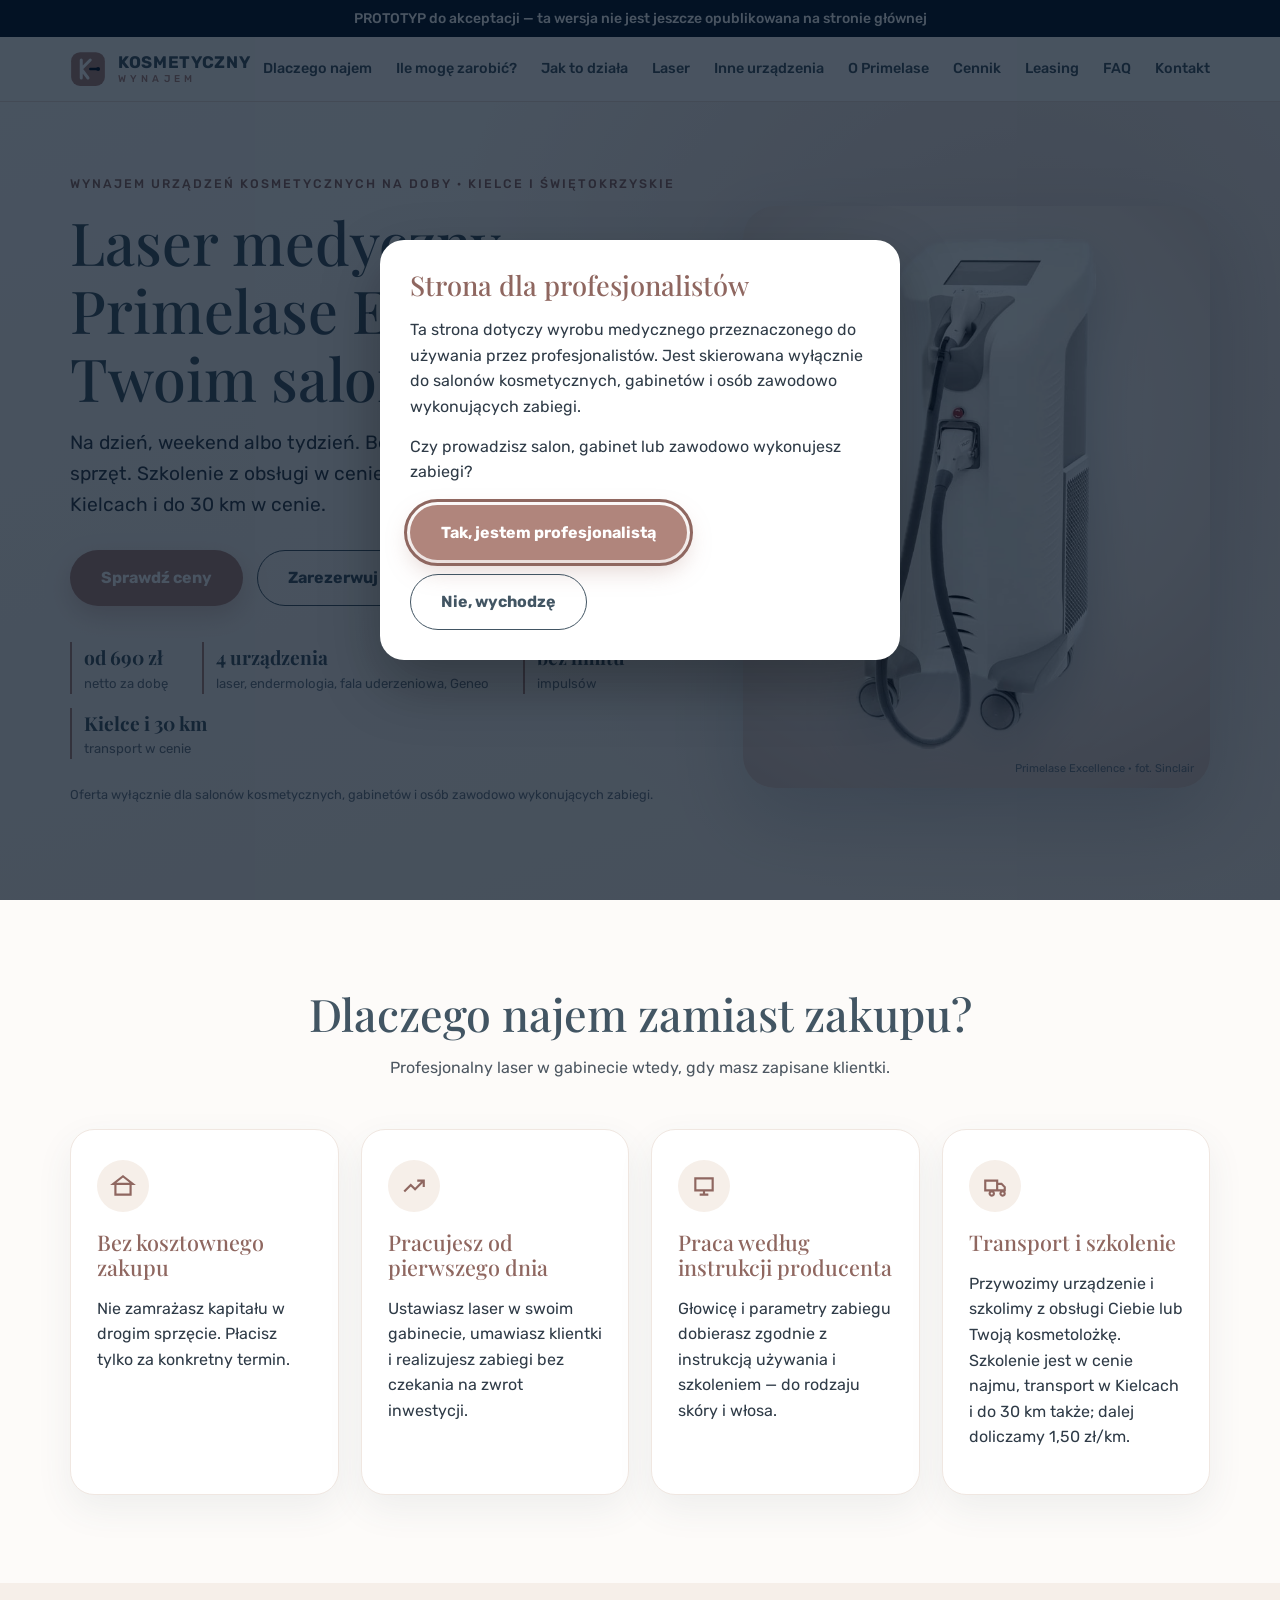
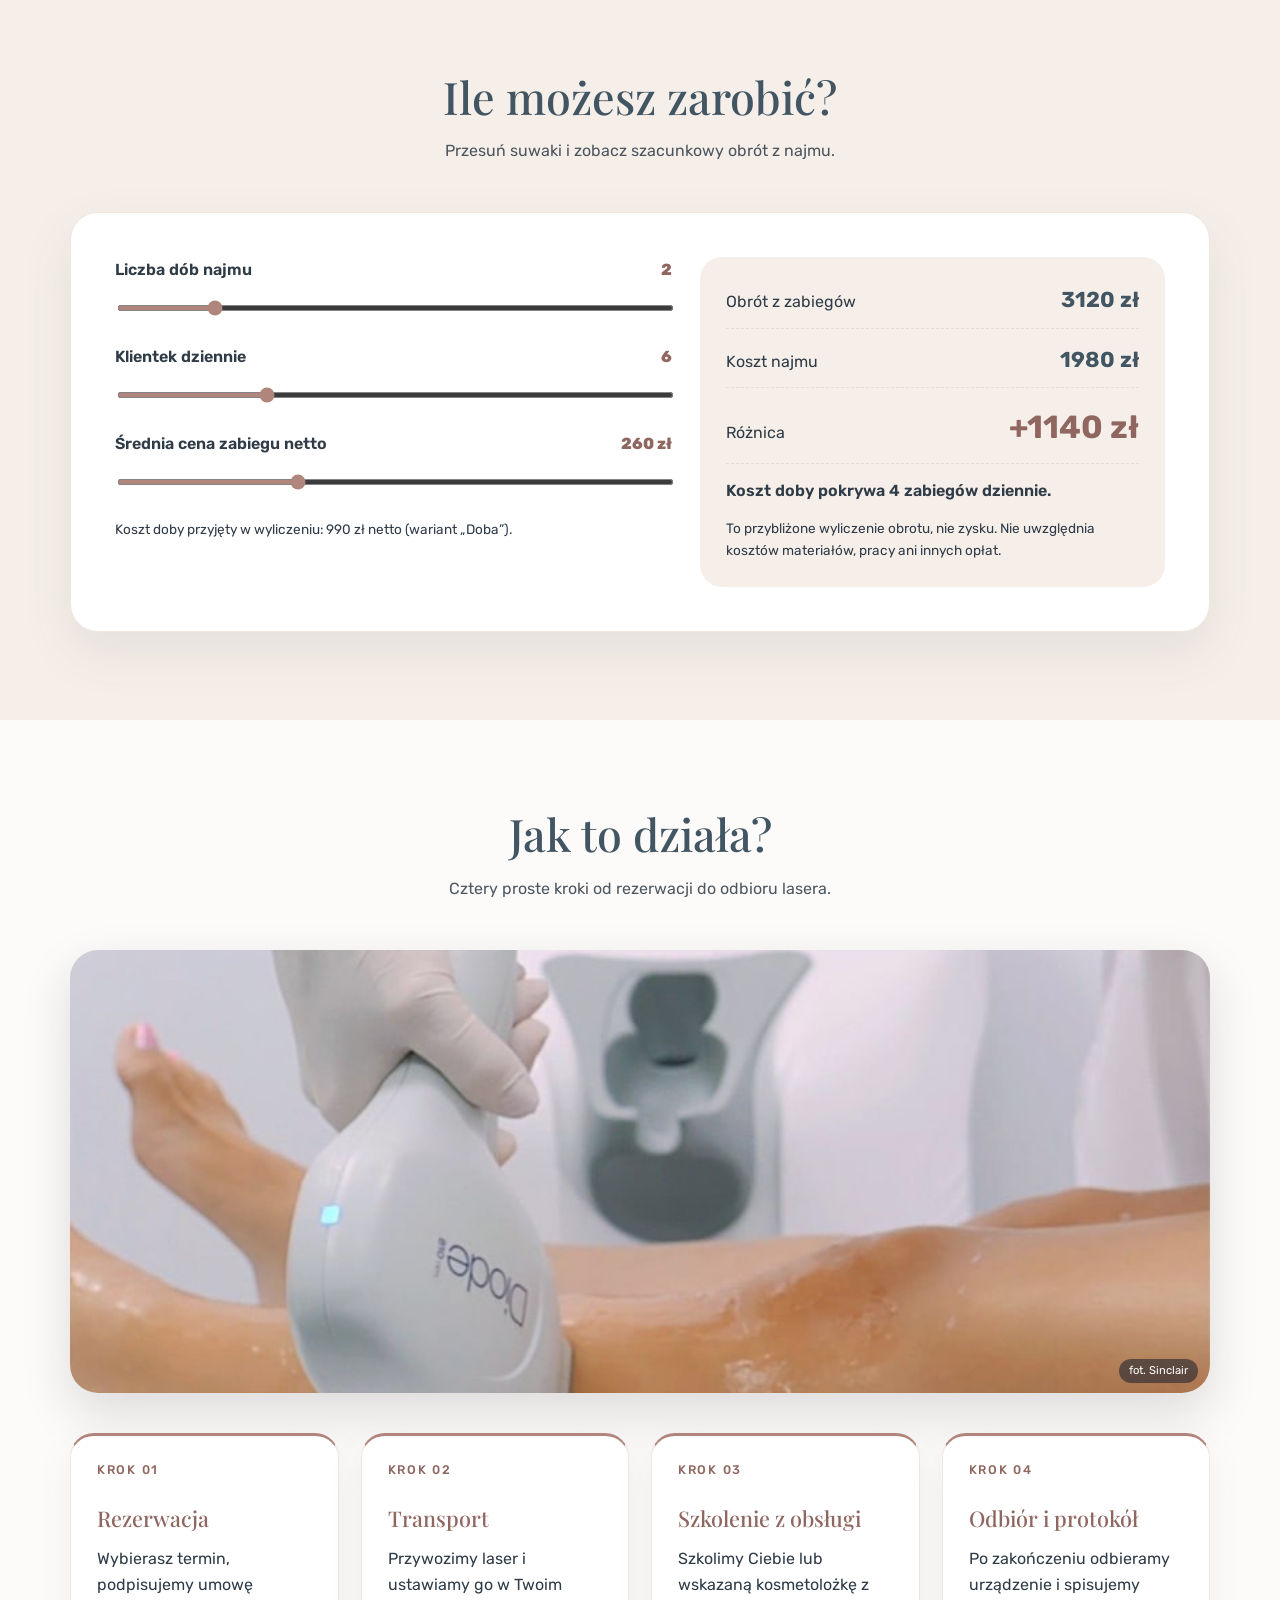
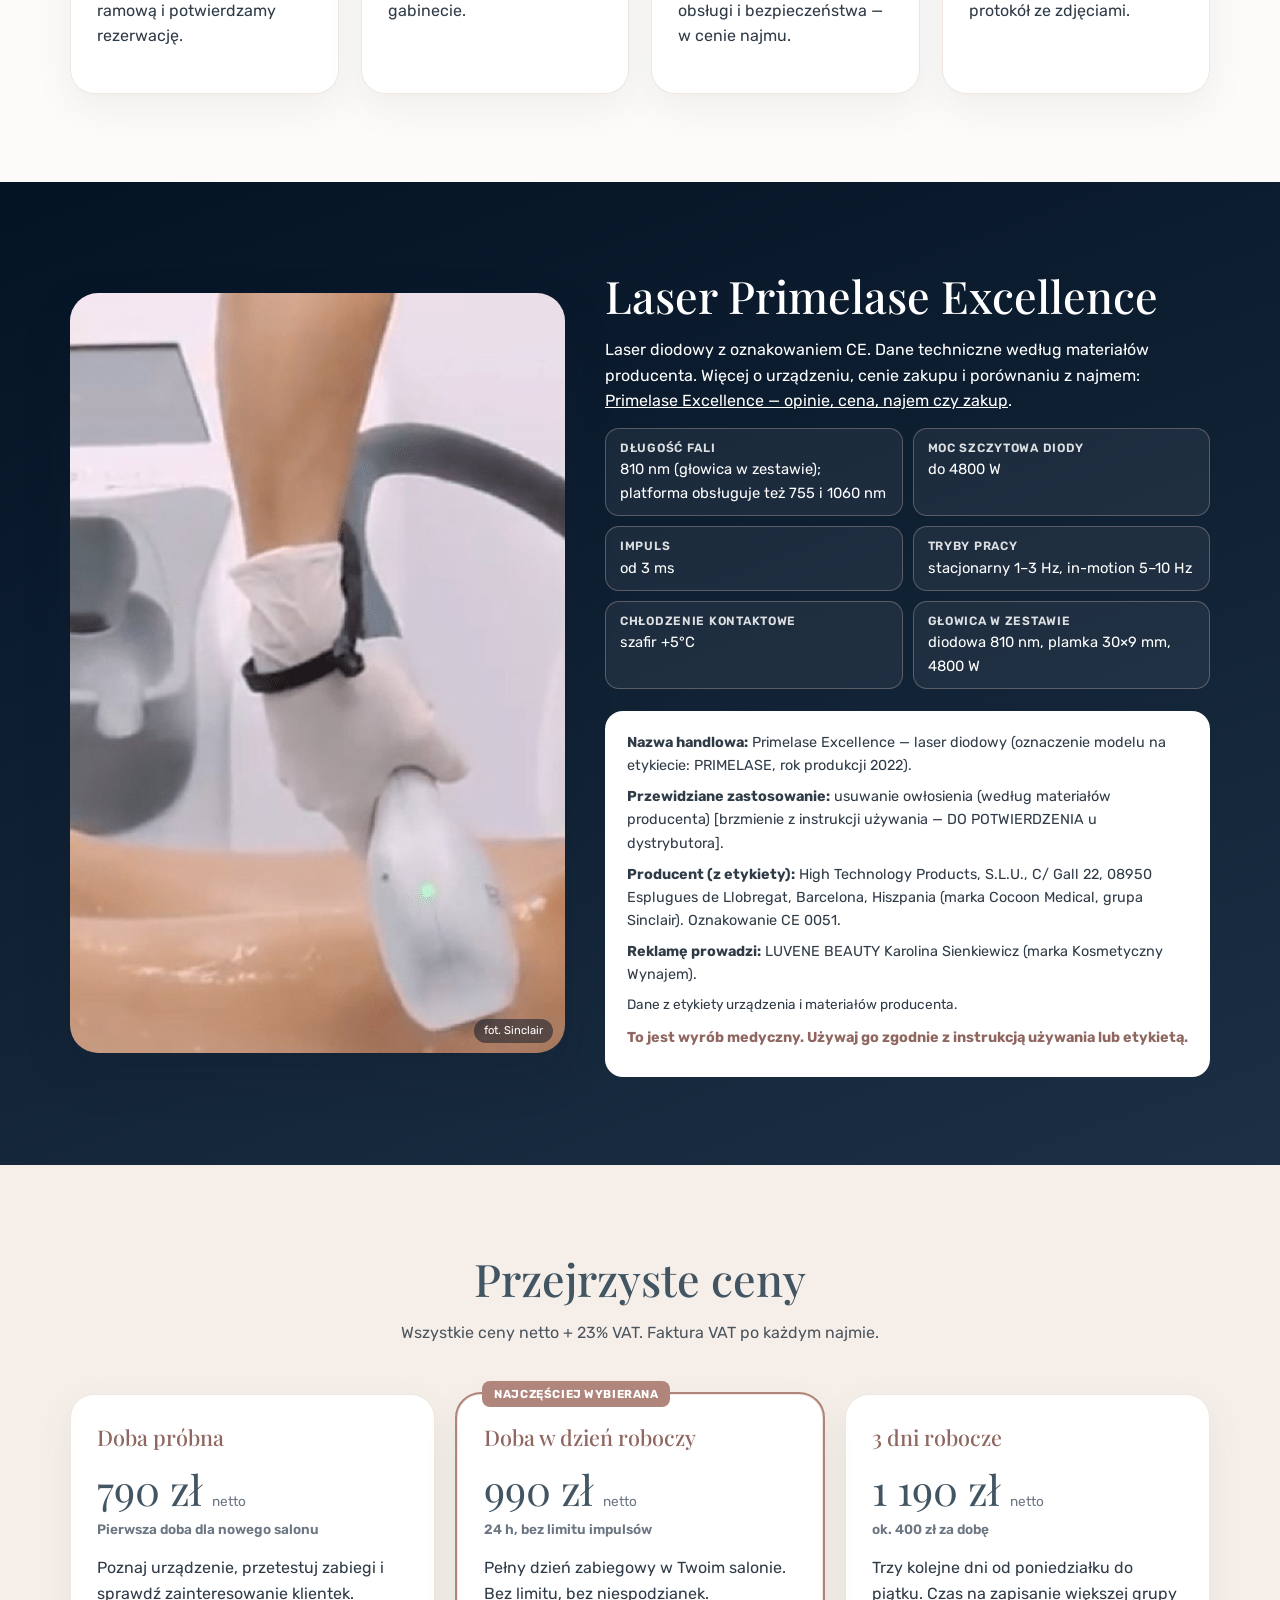
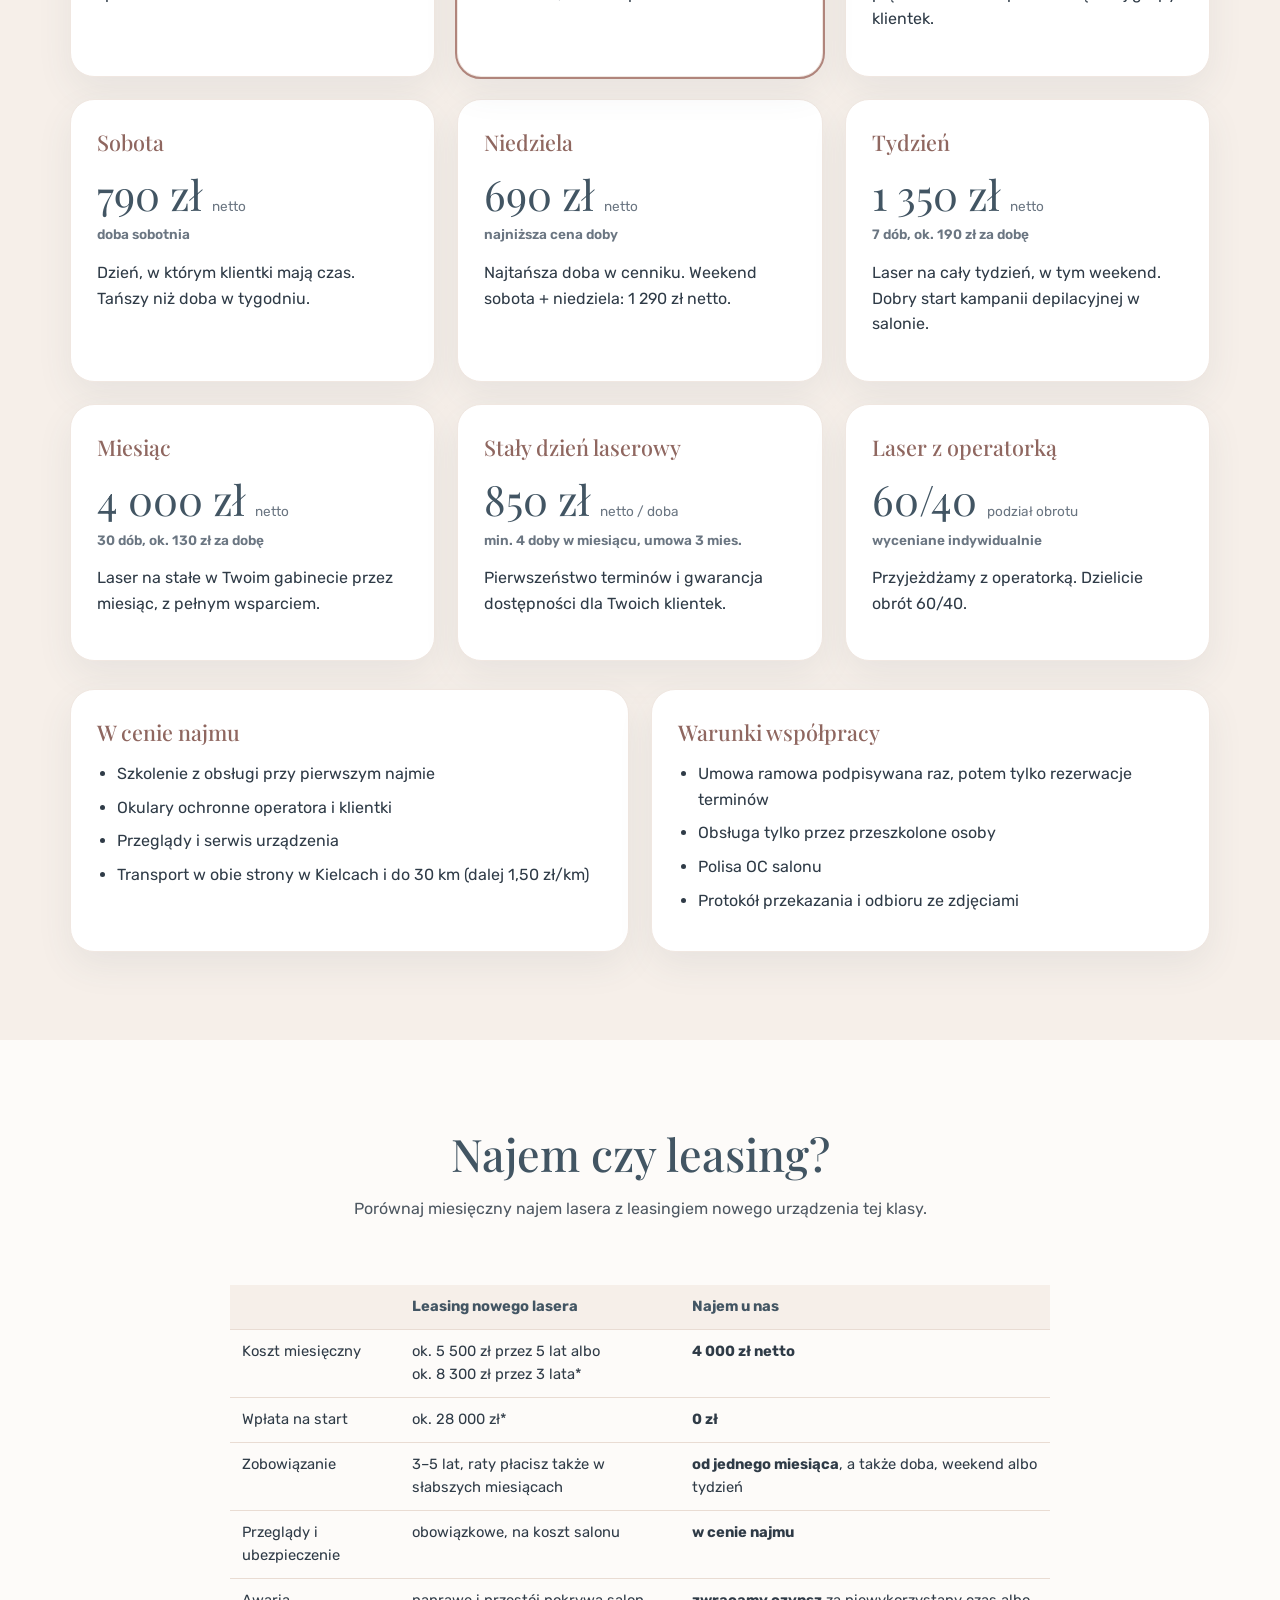
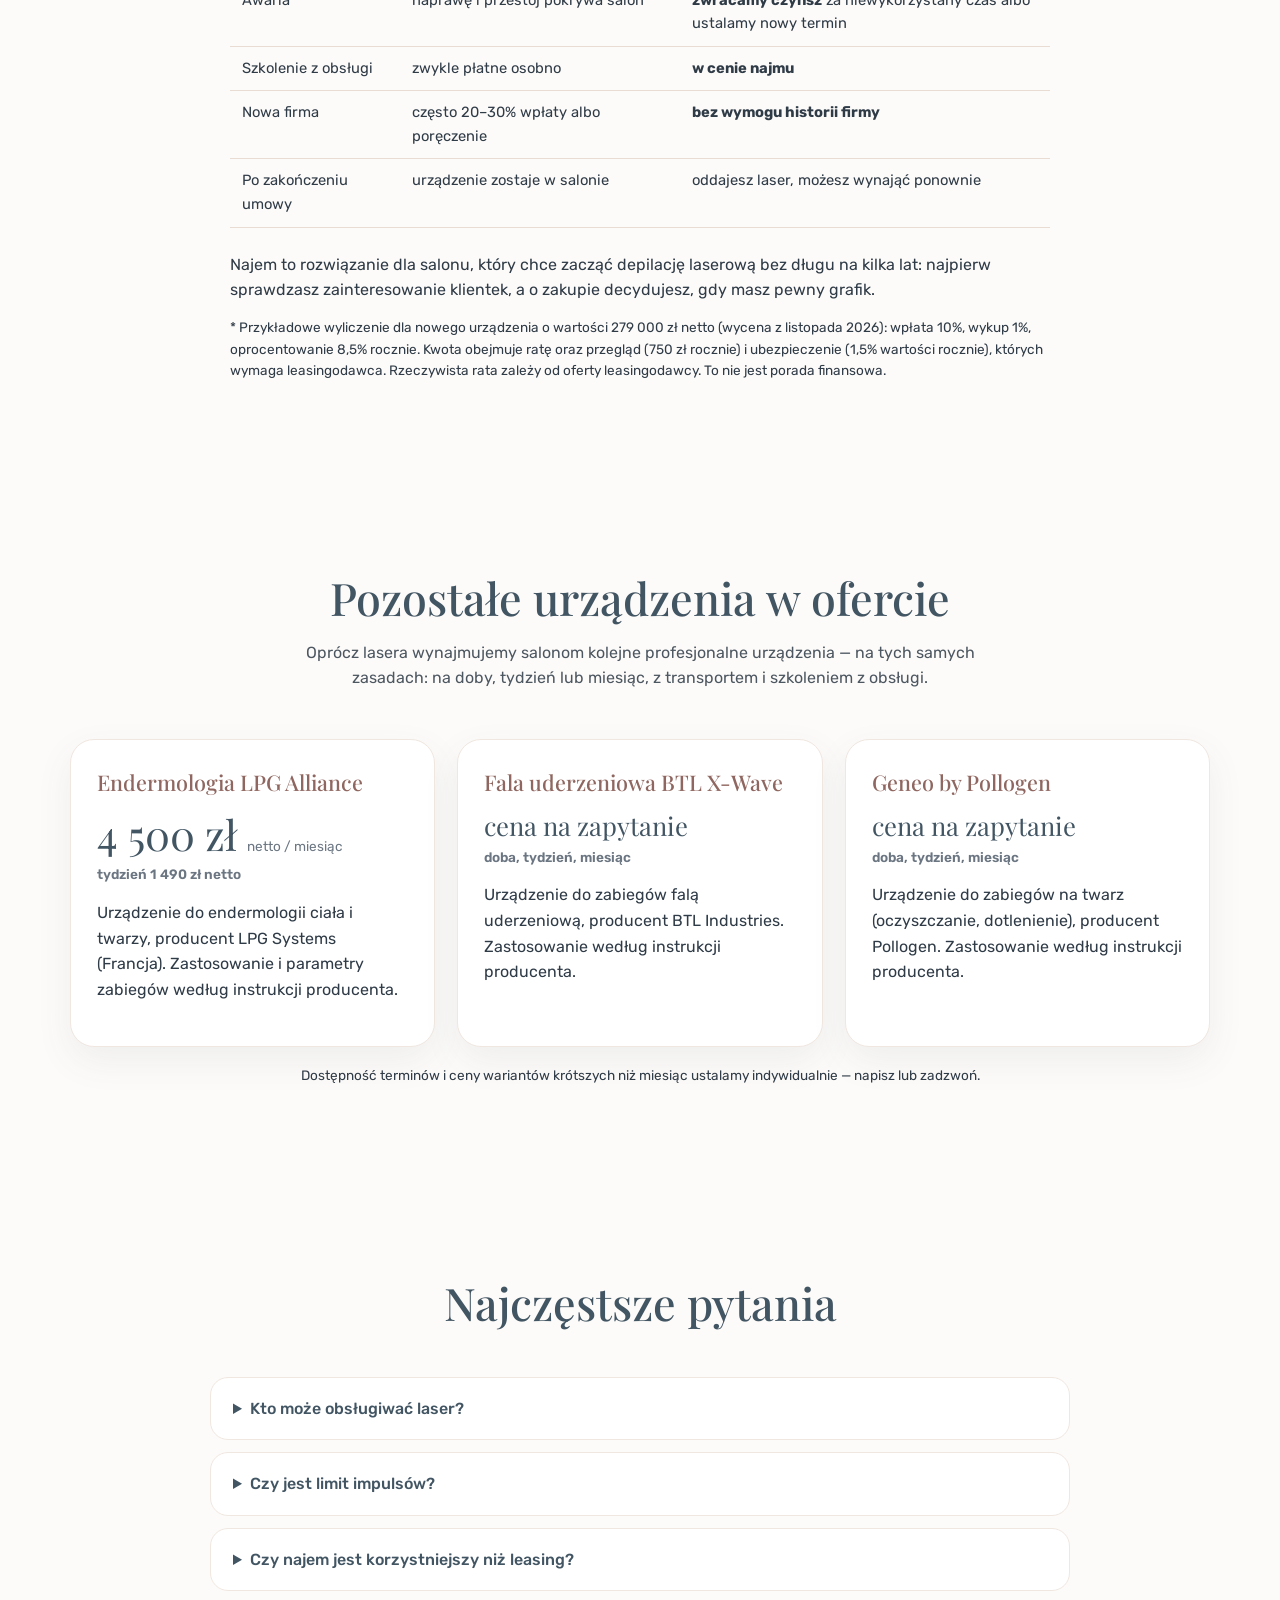
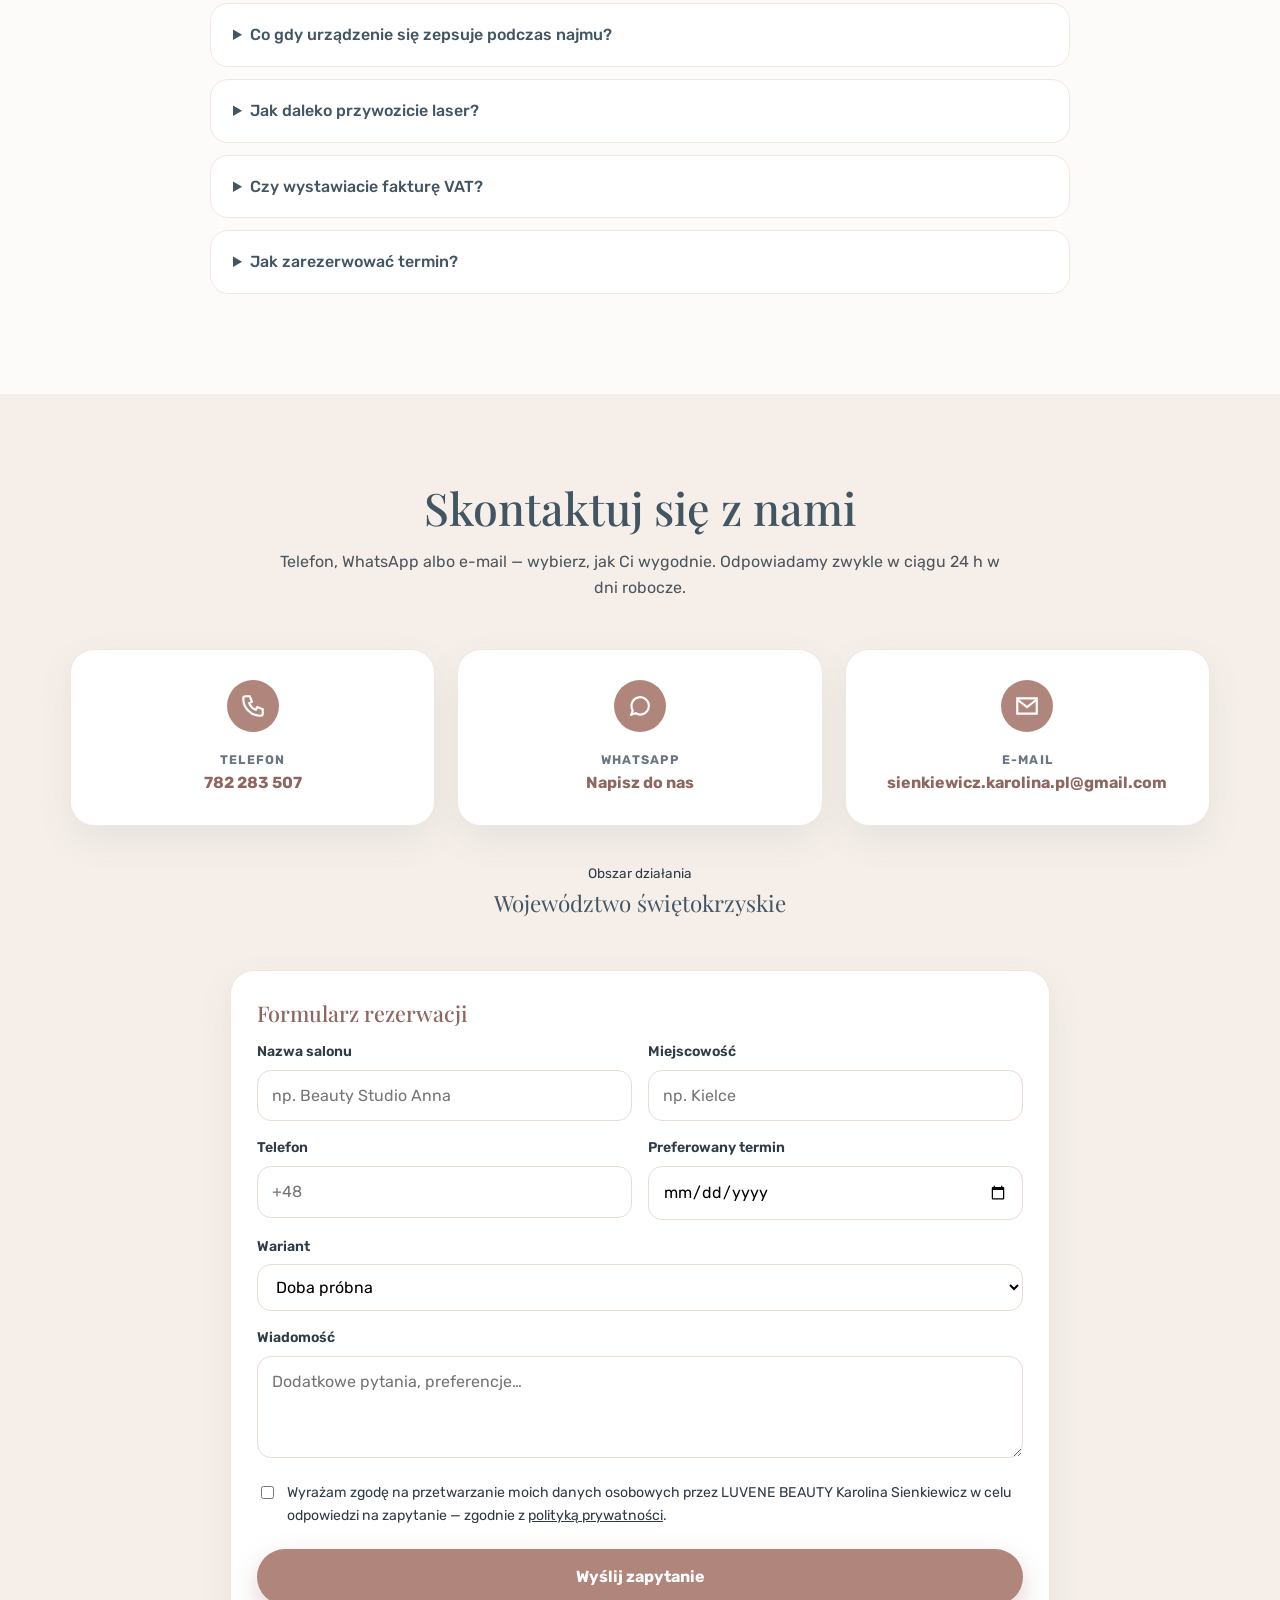
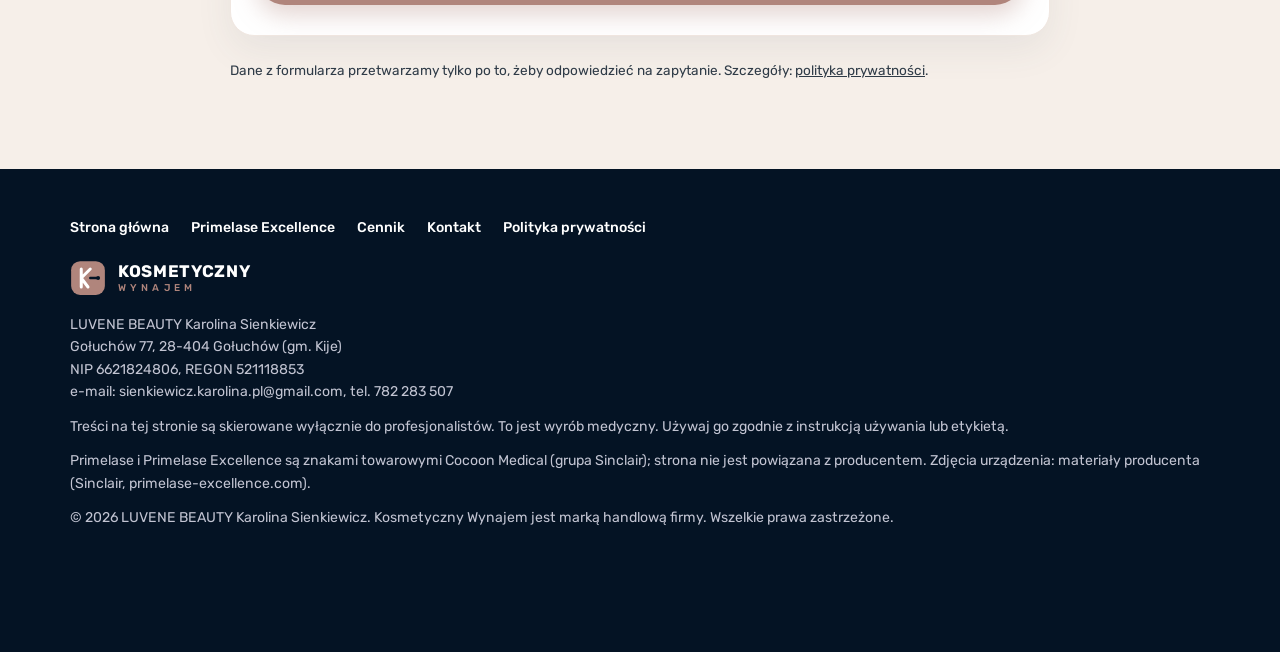
==== commit 8197c739: "Podgląd prototypu: koszt leasingu z przeglądem i ubezpieczeniem Co-Authored-By: Claude Fable 5.2 <no" ====
--- a/prototyp/index.html
+++ b/prototyp/index.html
@@ -298,10 +298,10 @@
           <table>
             <thead><tr><th scope="col"></th><th scope="col">Leasing nowego lasera</th><th scope="col">Najem u&nbsp;nas</th></tr></thead>
             <tbody>
-              <tr><td>Rata albo czynsz miesięcznie</td><td>ok.&nbsp;5&nbsp;100&nbsp;zł przez 5&nbsp;lat albo ok.&nbsp;7&nbsp;900&nbsp;zł przez 3&nbsp;lata*</td><td><strong>4&nbsp;000&nbsp;zł netto</strong></td></tr>
+              <tr><td>Koszt miesięczny</td><td>ok.&nbsp;5&nbsp;500&nbsp;zł przez 5&nbsp;lat albo ok.&nbsp;8&nbsp;300&nbsp;zł przez 3&nbsp;lata*</td><td><strong>4&nbsp;000&nbsp;zł netto</strong></td></tr>
               <tr><td>Wpłata na start</td><td>ok.&nbsp;28&nbsp;000&nbsp;zł*</td><td><strong>0&nbsp;zł</strong></td></tr>
               <tr><td>Zobowiązanie</td><td>3–5 lat, raty płacisz także w słabszych miesiącach</td><td><strong>od jednego miesiąca</strong>, a także doba, weekend albo tydzień</td></tr>
-              <tr><td>Przeglądy i serwis</td><td>po stronie salonu</td><td><strong>w cenie najmu</strong></td></tr>
+              <tr><td>Przeglądy i ubezpieczenie</td><td>obowiązkowe, na koszt salonu</td><td><strong>w cenie najmu</strong></td></tr>
               <tr><td>Awaria</td><td>naprawę i przestój pokrywa salon</td><td><strong>zwracamy czynsz</strong> za niewykorzystany czas albo ustalamy nowy termin</td></tr>
               <tr><td>Szkolenie z obsługi</td><td>zwykle płatne osobno</td><td><strong>w cenie najmu</strong></td></tr>
               <tr><td>Nowa firma</td><td>często 20–30% wpłaty albo poręczenie</td><td><strong>bez wymogu historii firmy</strong></td></tr>
@@ -310,7 +310,7 @@
           </table>
         </div>
         <p>Najem to rozwiązanie dla salonu, który chce zacząć depilację laserową bez długu na kilka lat: najpierw sprawdzasz zainteresowanie klientek, a o zakupie decydujesz, gdy masz pewny grafik.</p>
-        <p class="maly">* Przykładowe wyliczenie dla nowego urządzenia o wartości 279 000 zł netto (wycena z listopada 2026): wpłata 10%, wykup 1%, oprocentowanie 8,5% rocznie. Podana kwota to sama rata, bez przeglądów i ubezpieczenia. Rzeczywista rata zależy od oferty leasingodawcy. To nie jest porada finansowa.</p>
+        <p class="maly">* Przykładowe wyliczenie dla nowego urządzenia o wartości 279 000 zł netto (wycena z listopada 2026): wpłata 10%, wykup 1%, oprocentowanie 8,5% rocznie. Kwota obejmuje ratę oraz przegląd (750 zł rocznie) i ubezpieczenie (1,5% wartości rocznie), których wymaga leasingodawca. Rzeczywista rata zależy od oferty leasingodawcy. To nie jest porada finansowa.</p>
       </div>
     </div>
   </section>
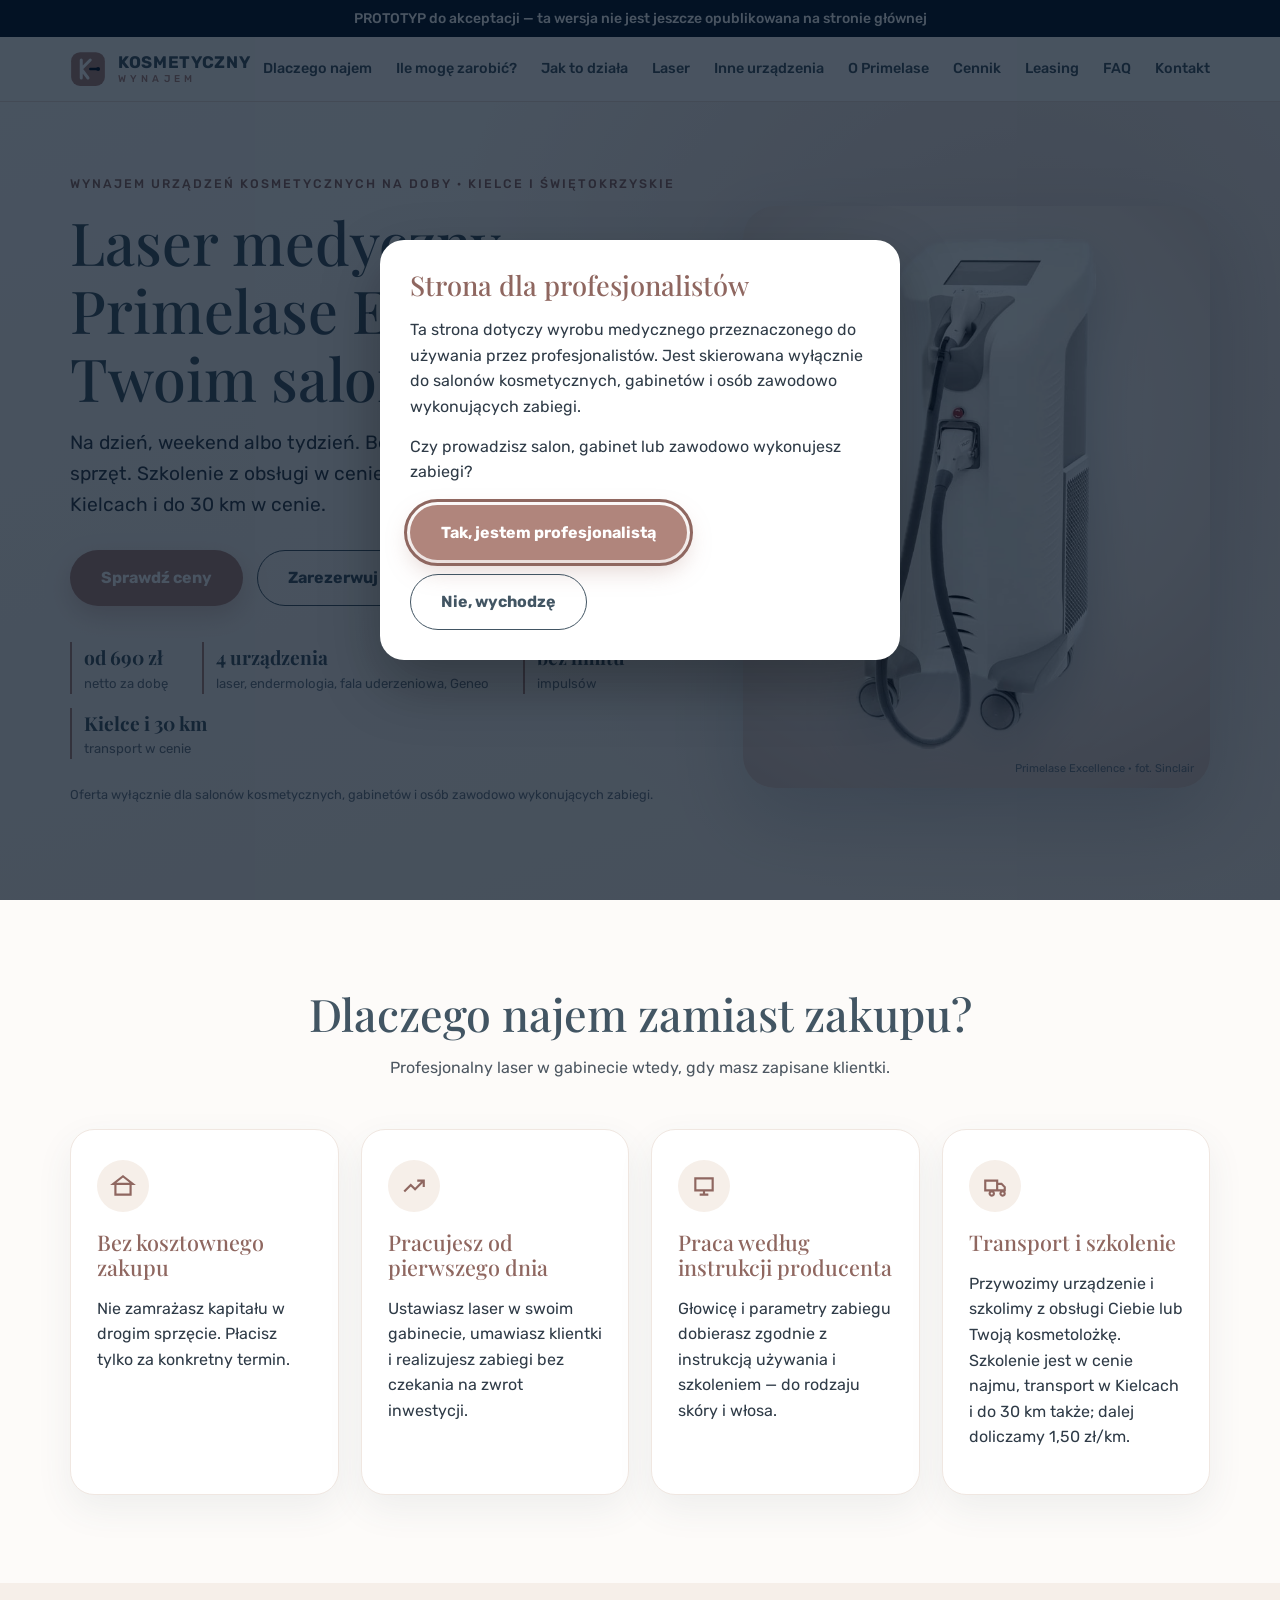
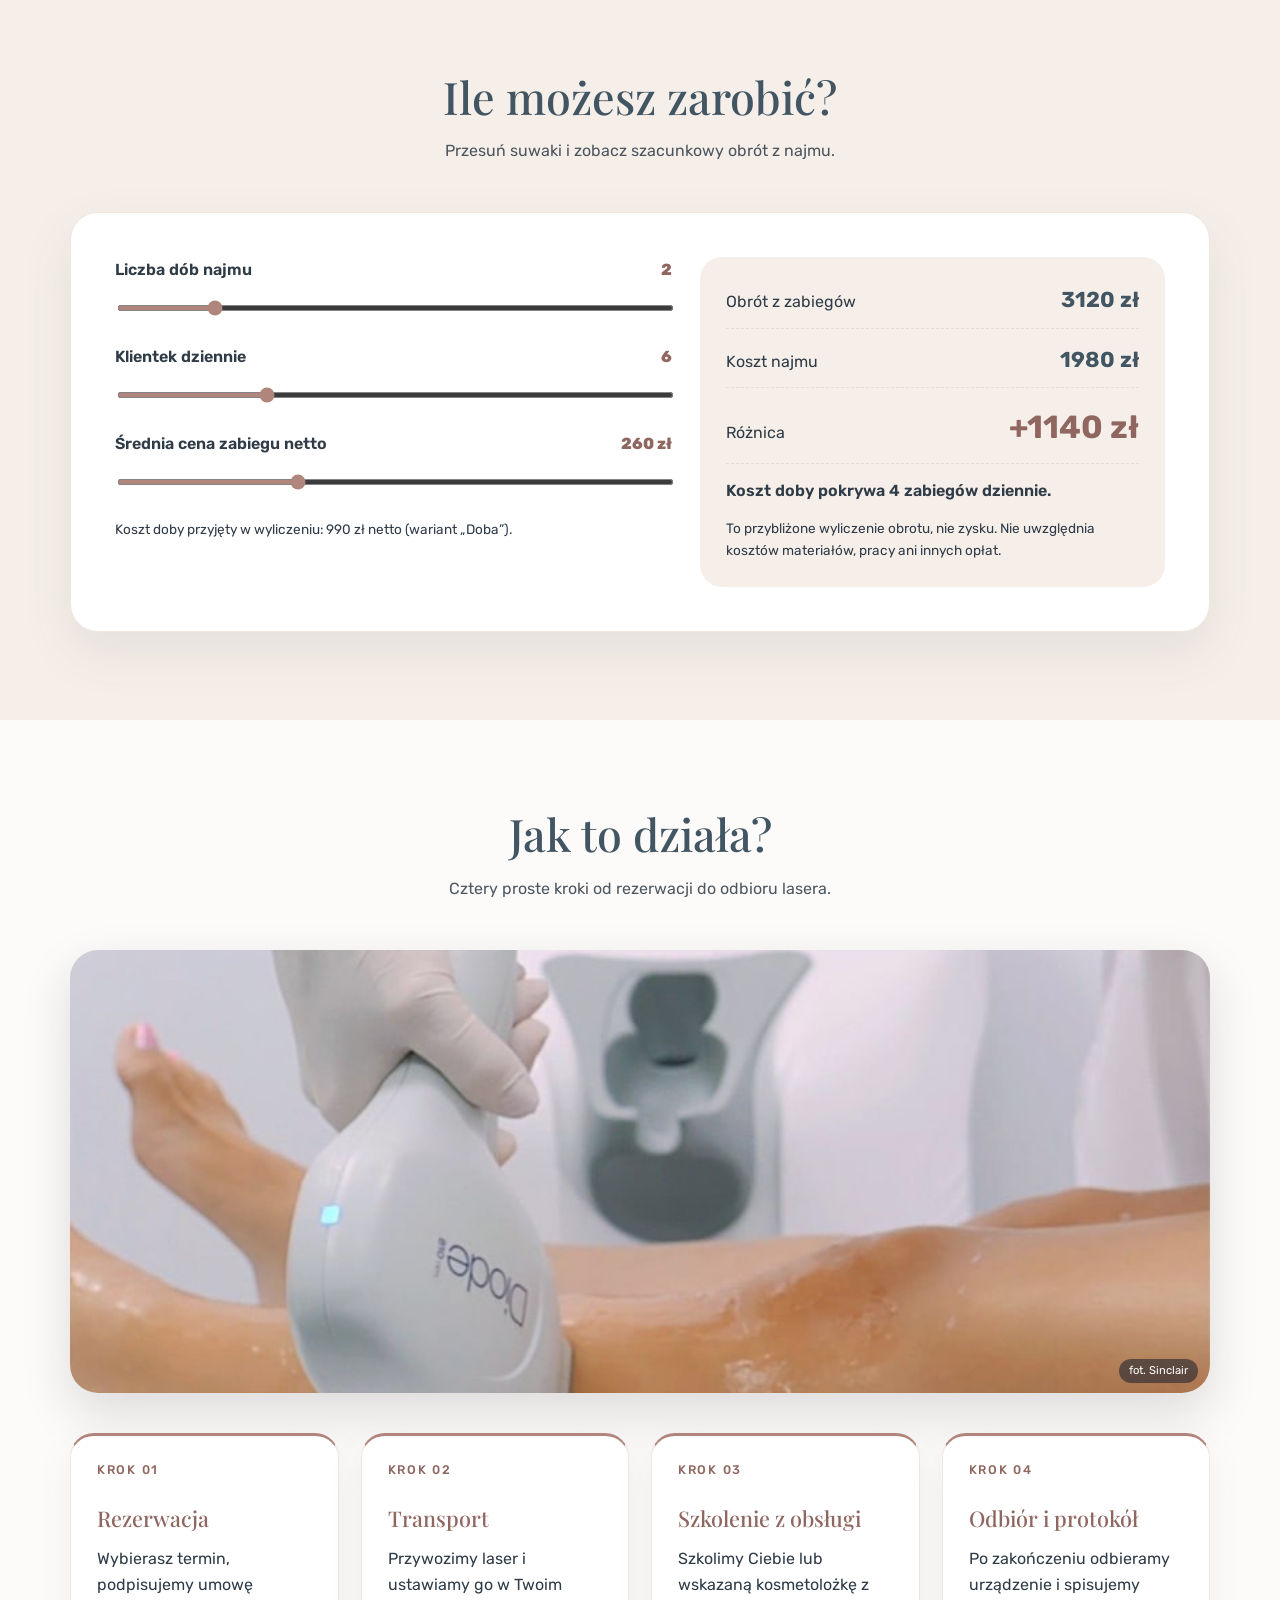
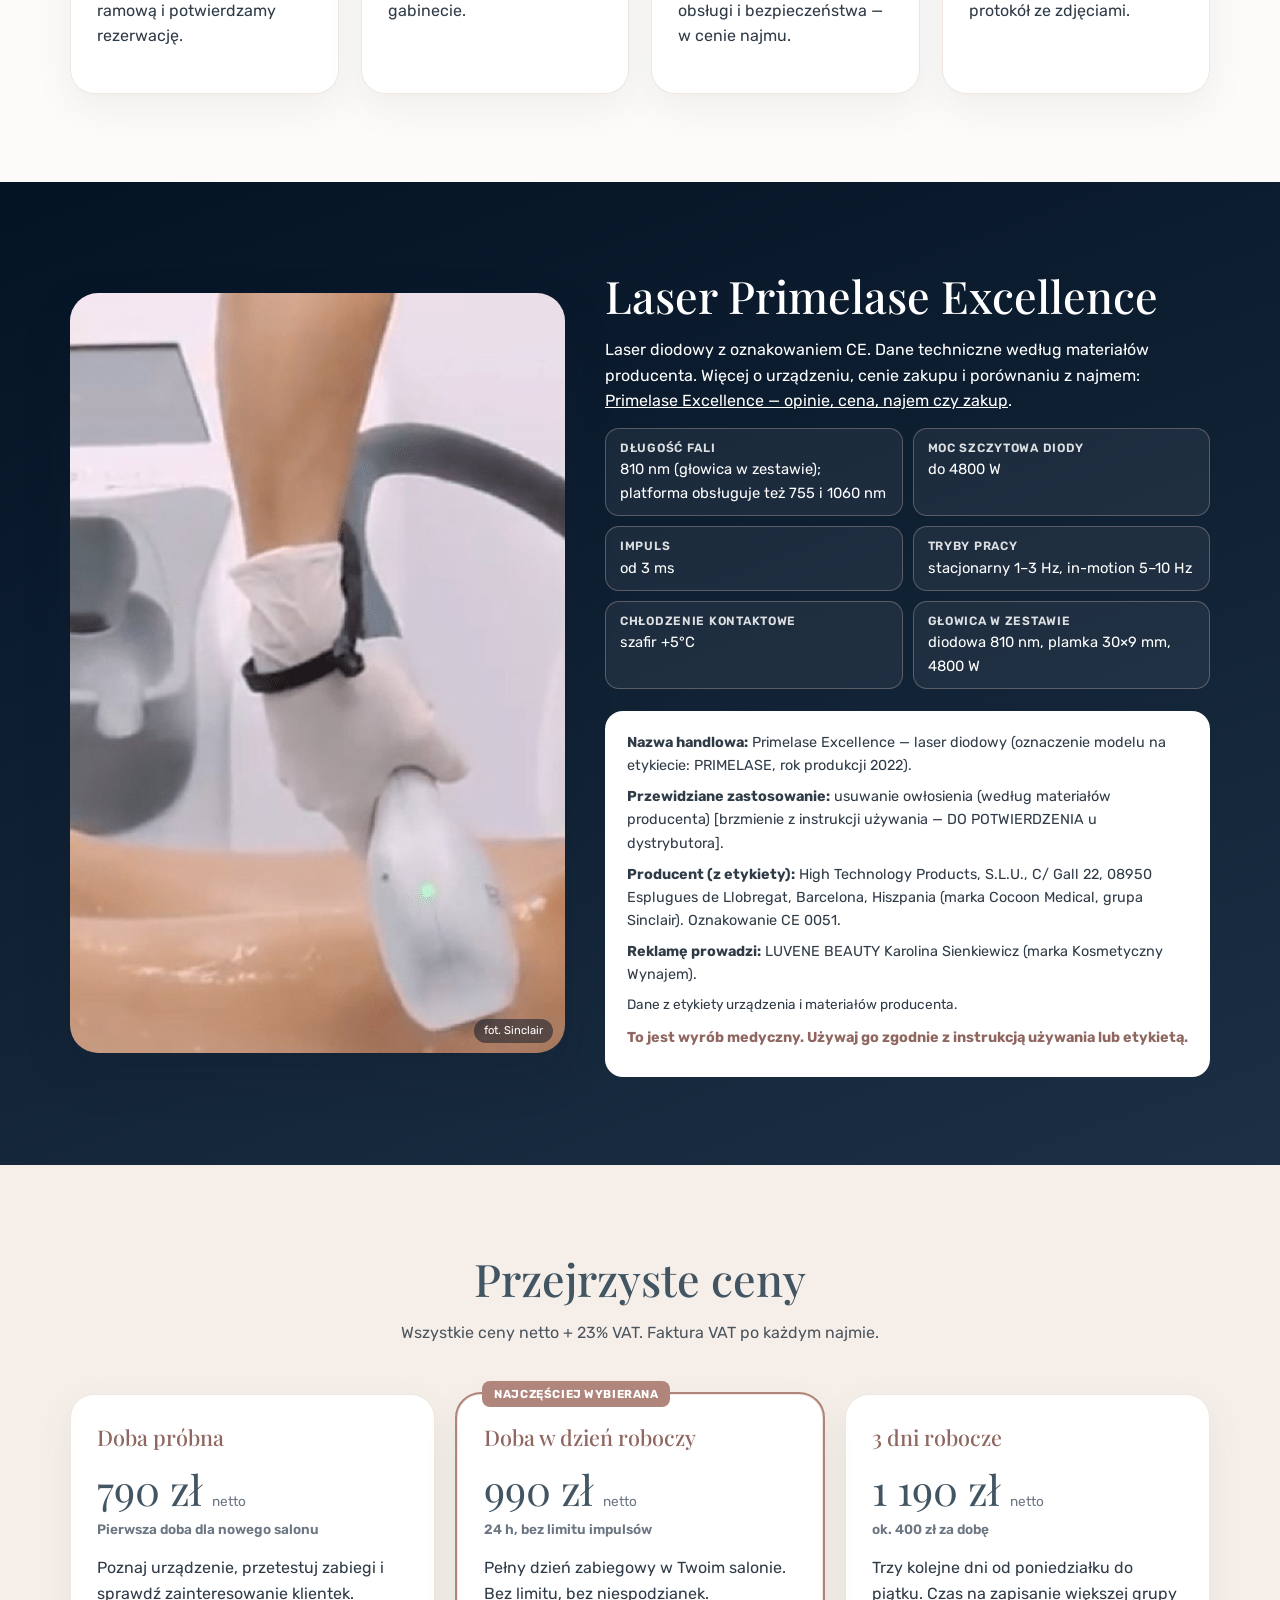
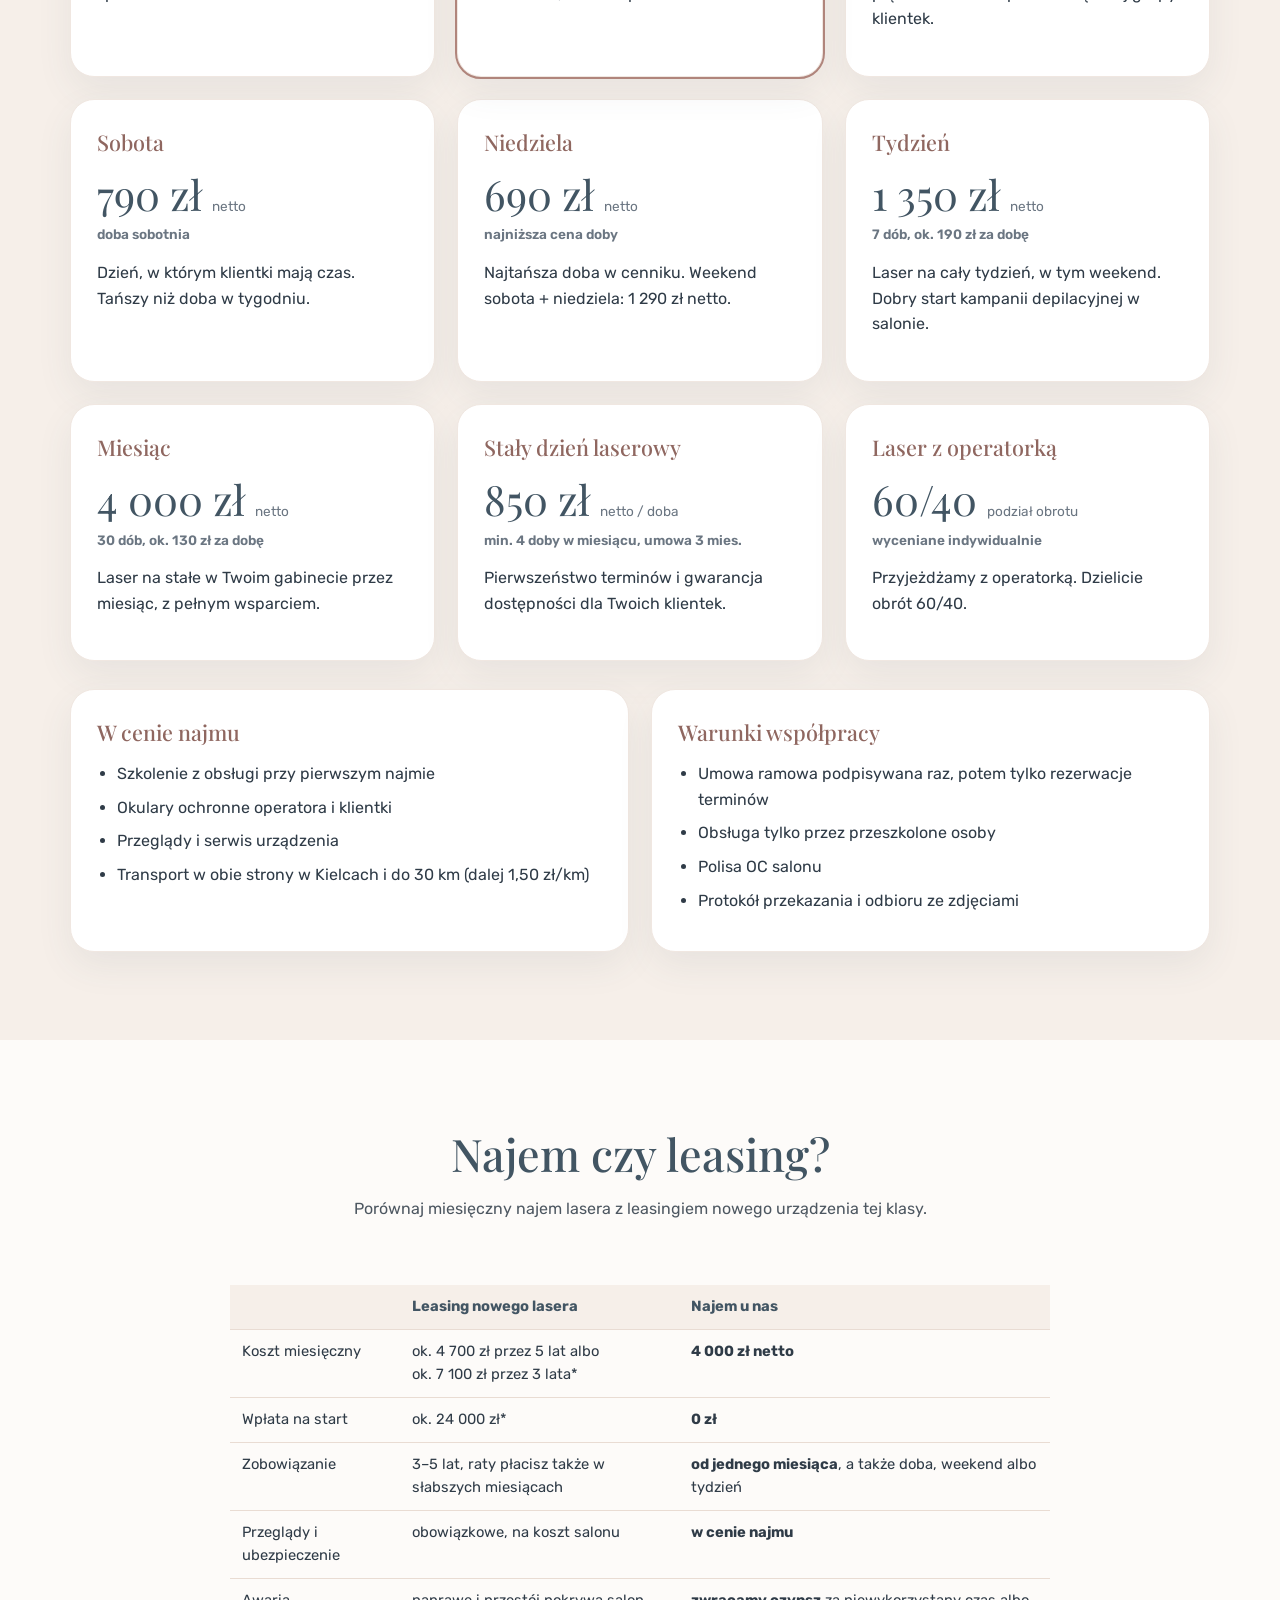
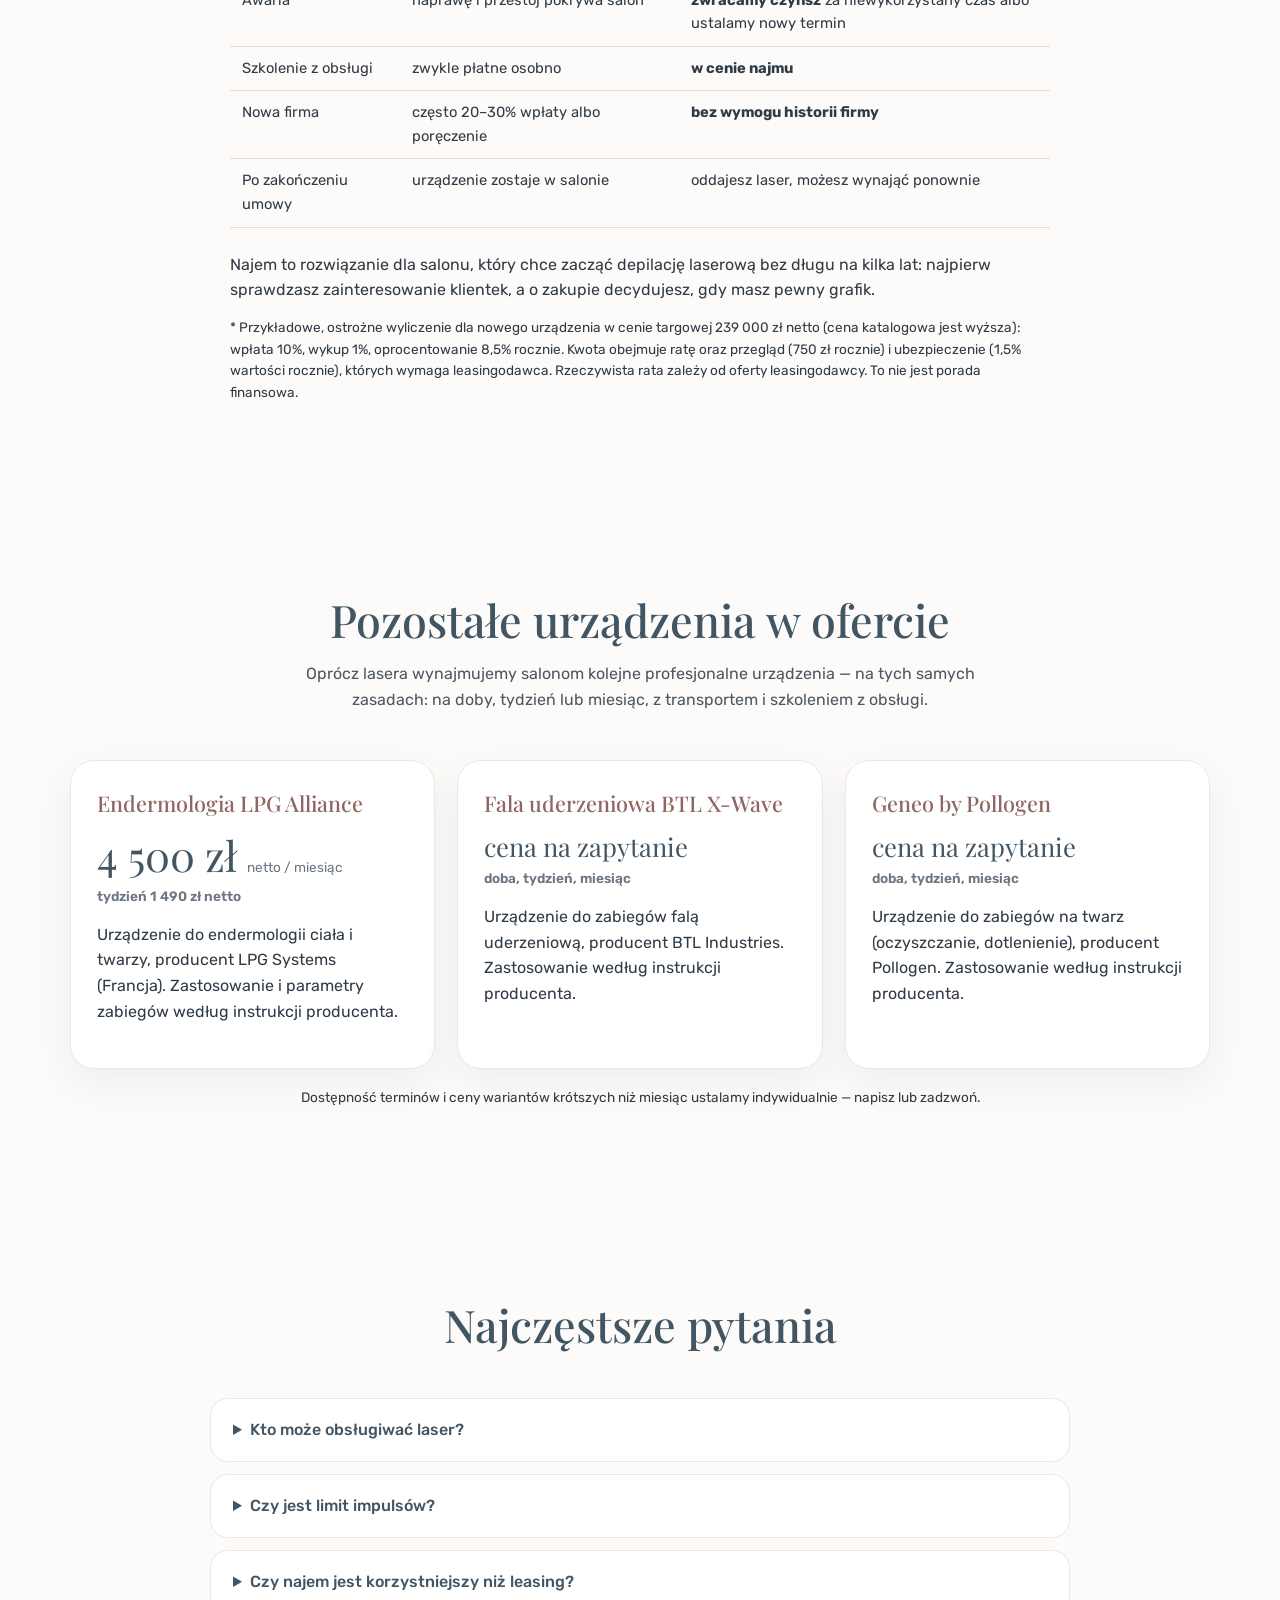
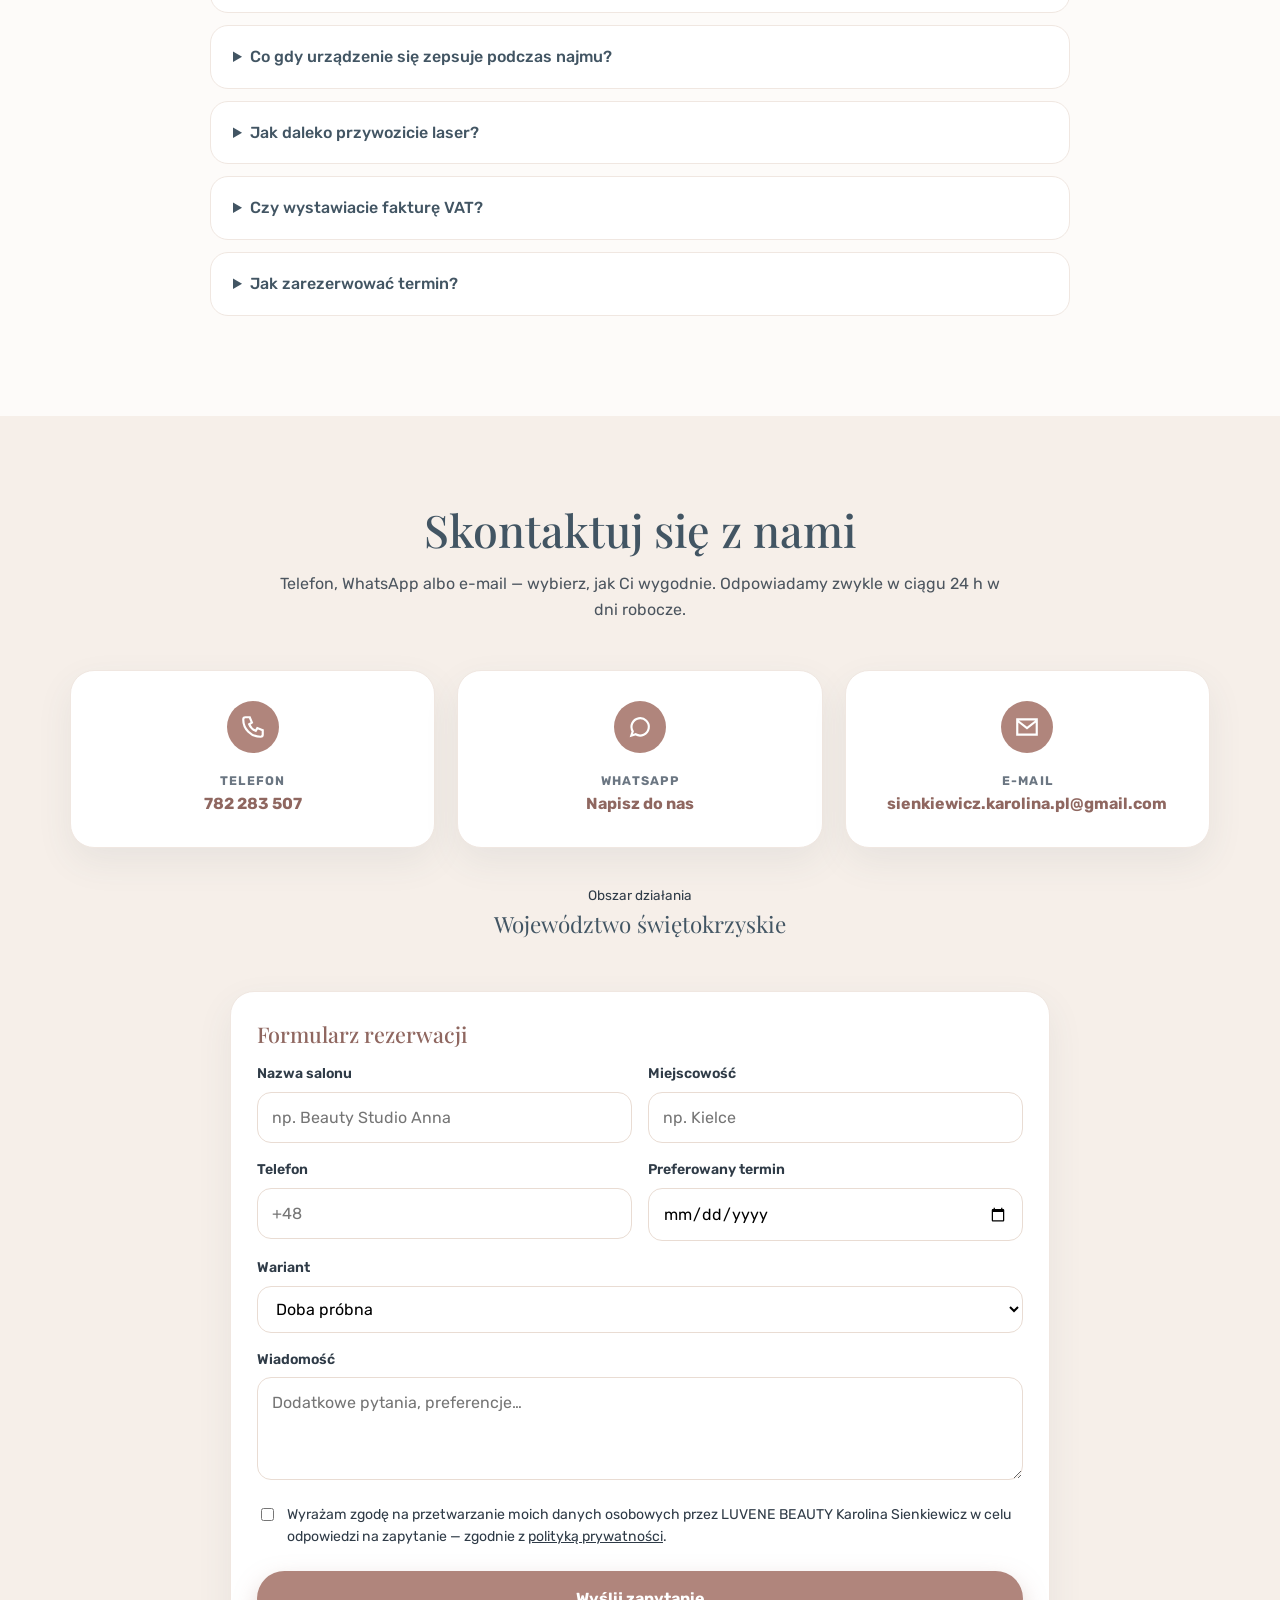
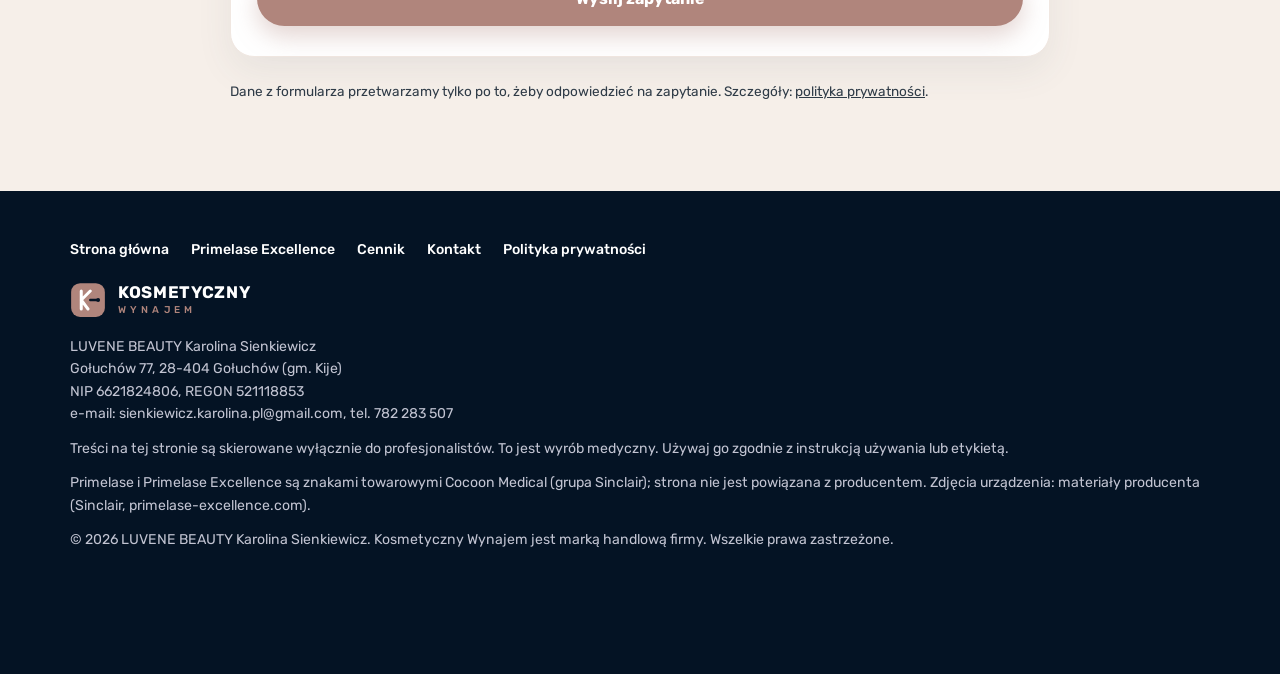
==== commit e597b933: "Podgląd prototypu: leasing od ceny targowej 239 000 zł netto Co-Authored-By: Claude Fable 5.2 <norep" ====
--- a/prototyp/index.html
+++ b/prototyp/index.html
@@ -298,8 +298,8 @@
           <table>
             <thead><tr><th scope="col"></th><th scope="col">Leasing nowego lasera</th><th scope="col">Najem u&nbsp;nas</th></tr></thead>
             <tbody>
-              <tr><td>Koszt miesięczny</td><td>ok.&nbsp;5&nbsp;500&nbsp;zł przez 5&nbsp;lat albo ok.&nbsp;8&nbsp;300&nbsp;zł przez 3&nbsp;lata*</td><td><strong>4&nbsp;000&nbsp;zł netto</strong></td></tr>
-              <tr><td>Wpłata na start</td><td>ok.&nbsp;28&nbsp;000&nbsp;zł*</td><td><strong>0&nbsp;zł</strong></td></tr>
+              <tr><td>Koszt miesięczny</td><td>ok.&nbsp;4&nbsp;700&nbsp;zł przez 5&nbsp;lat albo ok.&nbsp;7&nbsp;100&nbsp;zł przez 3&nbsp;lata*</td><td><strong>4&nbsp;000&nbsp;zł netto</strong></td></tr>
+              <tr><td>Wpłata na start</td><td>ok.&nbsp;24&nbsp;000&nbsp;zł*</td><td><strong>0&nbsp;zł</strong></td></tr>
               <tr><td>Zobowiązanie</td><td>3–5 lat, raty płacisz także w słabszych miesiącach</td><td><strong>od jednego miesiąca</strong>, a także doba, weekend albo tydzień</td></tr>
               <tr><td>Przeglądy i ubezpieczenie</td><td>obowiązkowe, na koszt salonu</td><td><strong>w cenie najmu</strong></td></tr>
               <tr><td>Awaria</td><td>naprawę i przestój pokrywa salon</td><td><strong>zwracamy czynsz</strong> za niewykorzystany czas albo ustalamy nowy termin</td></tr>
@@ -310,7 +310,7 @@
           </table>
         </div>
         <p>Najem to rozwiązanie dla salonu, który chce zacząć depilację laserową bez długu na kilka lat: najpierw sprawdzasz zainteresowanie klientek, a o zakupie decydujesz, gdy masz pewny grafik.</p>
-        <p class="maly">* Przykładowe wyliczenie dla nowego urządzenia o wartości 279 000 zł netto (wycena z listopada 2026): wpłata 10%, wykup 1%, oprocentowanie 8,5% rocznie. Kwota obejmuje ratę oraz przegląd (750 zł rocznie) i ubezpieczenie (1,5% wartości rocznie), których wymaga leasingodawca. Rzeczywista rata zależy od oferty leasingodawcy. To nie jest porada finansowa.</p>
+        <p class="maly">* Przykładowe, ostrożne wyliczenie dla nowego urządzenia w cenie targowej 239 000 zł netto (cena katalogowa jest wyższa): wpłata 10%, wykup 1%, oprocentowanie 8,5% rocznie. Kwota obejmuje ratę oraz przegląd (750 zł rocznie) i ubezpieczenie (1,5% wartości rocznie), których wymaga leasingodawca. Rzeczywista rata zależy od oferty leasingodawcy. To nie jest porada finansowa.</p>
       </div>
     </div>
   </section>
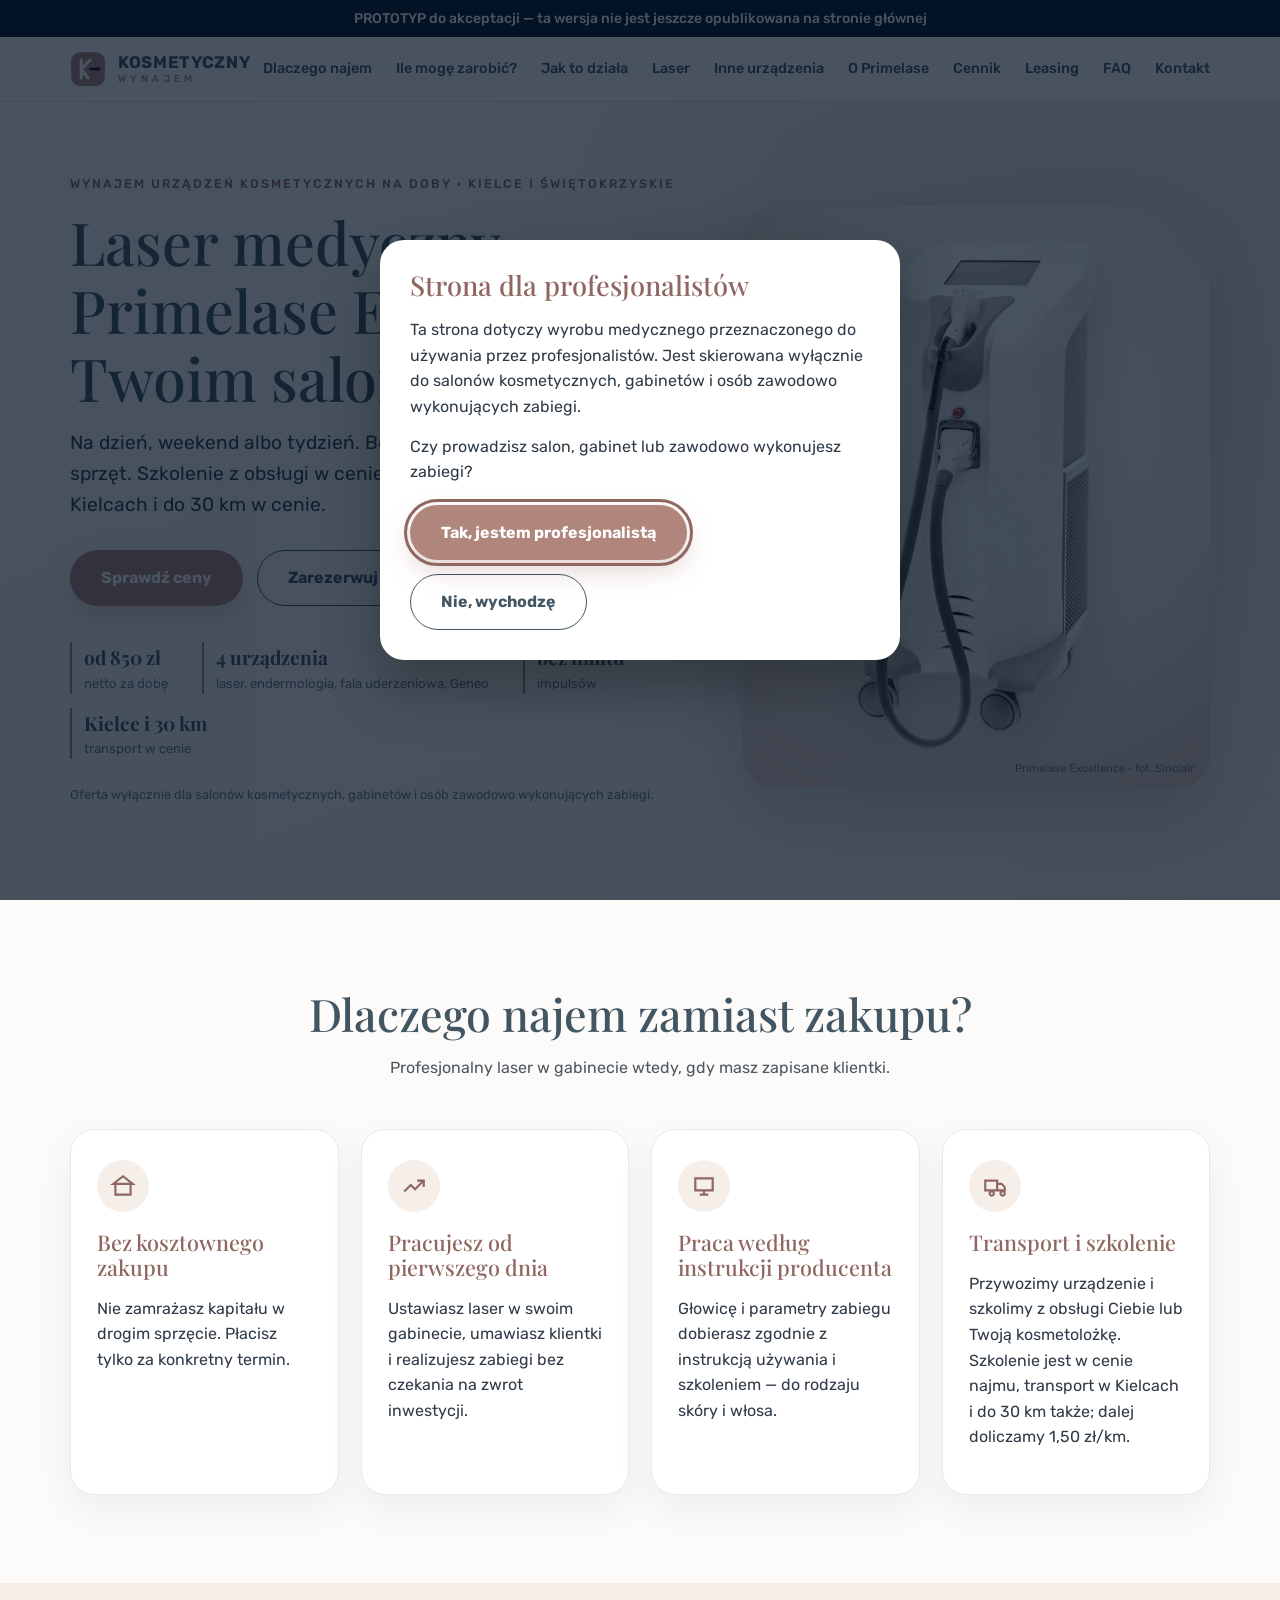
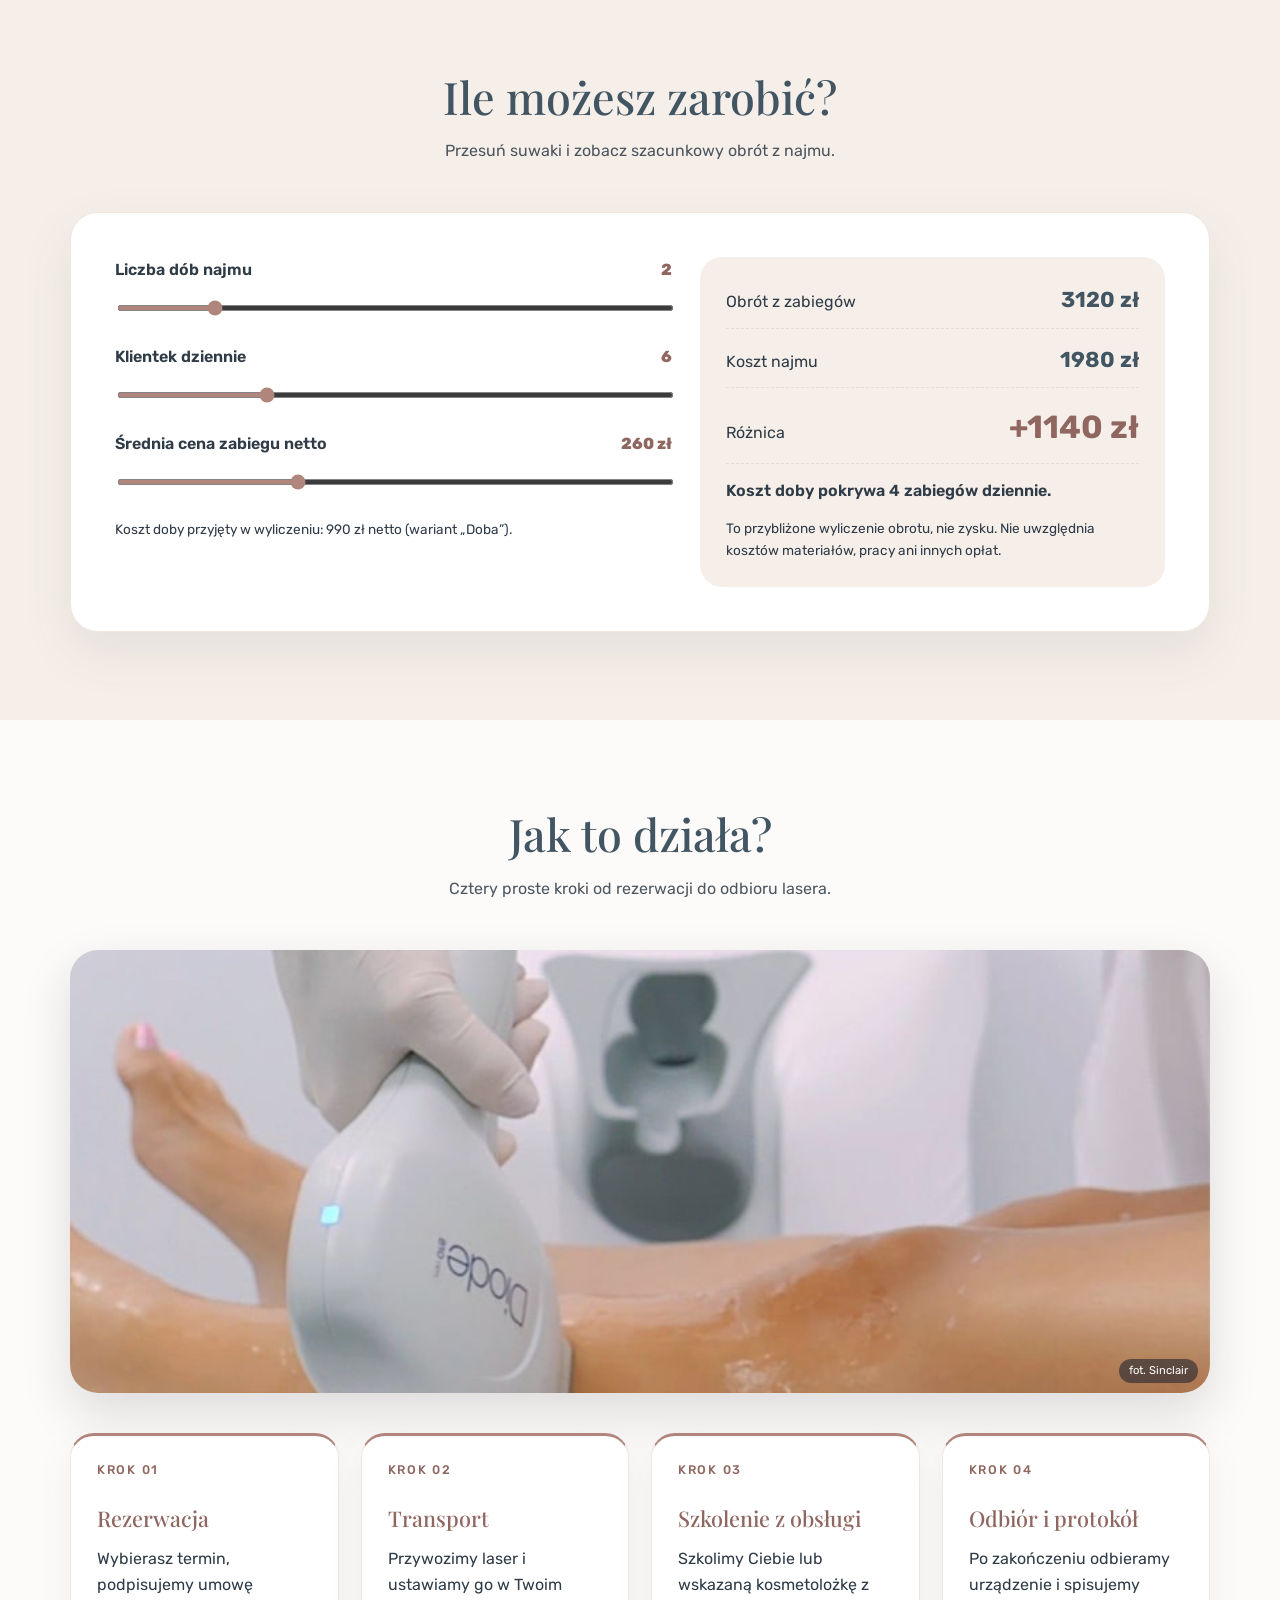
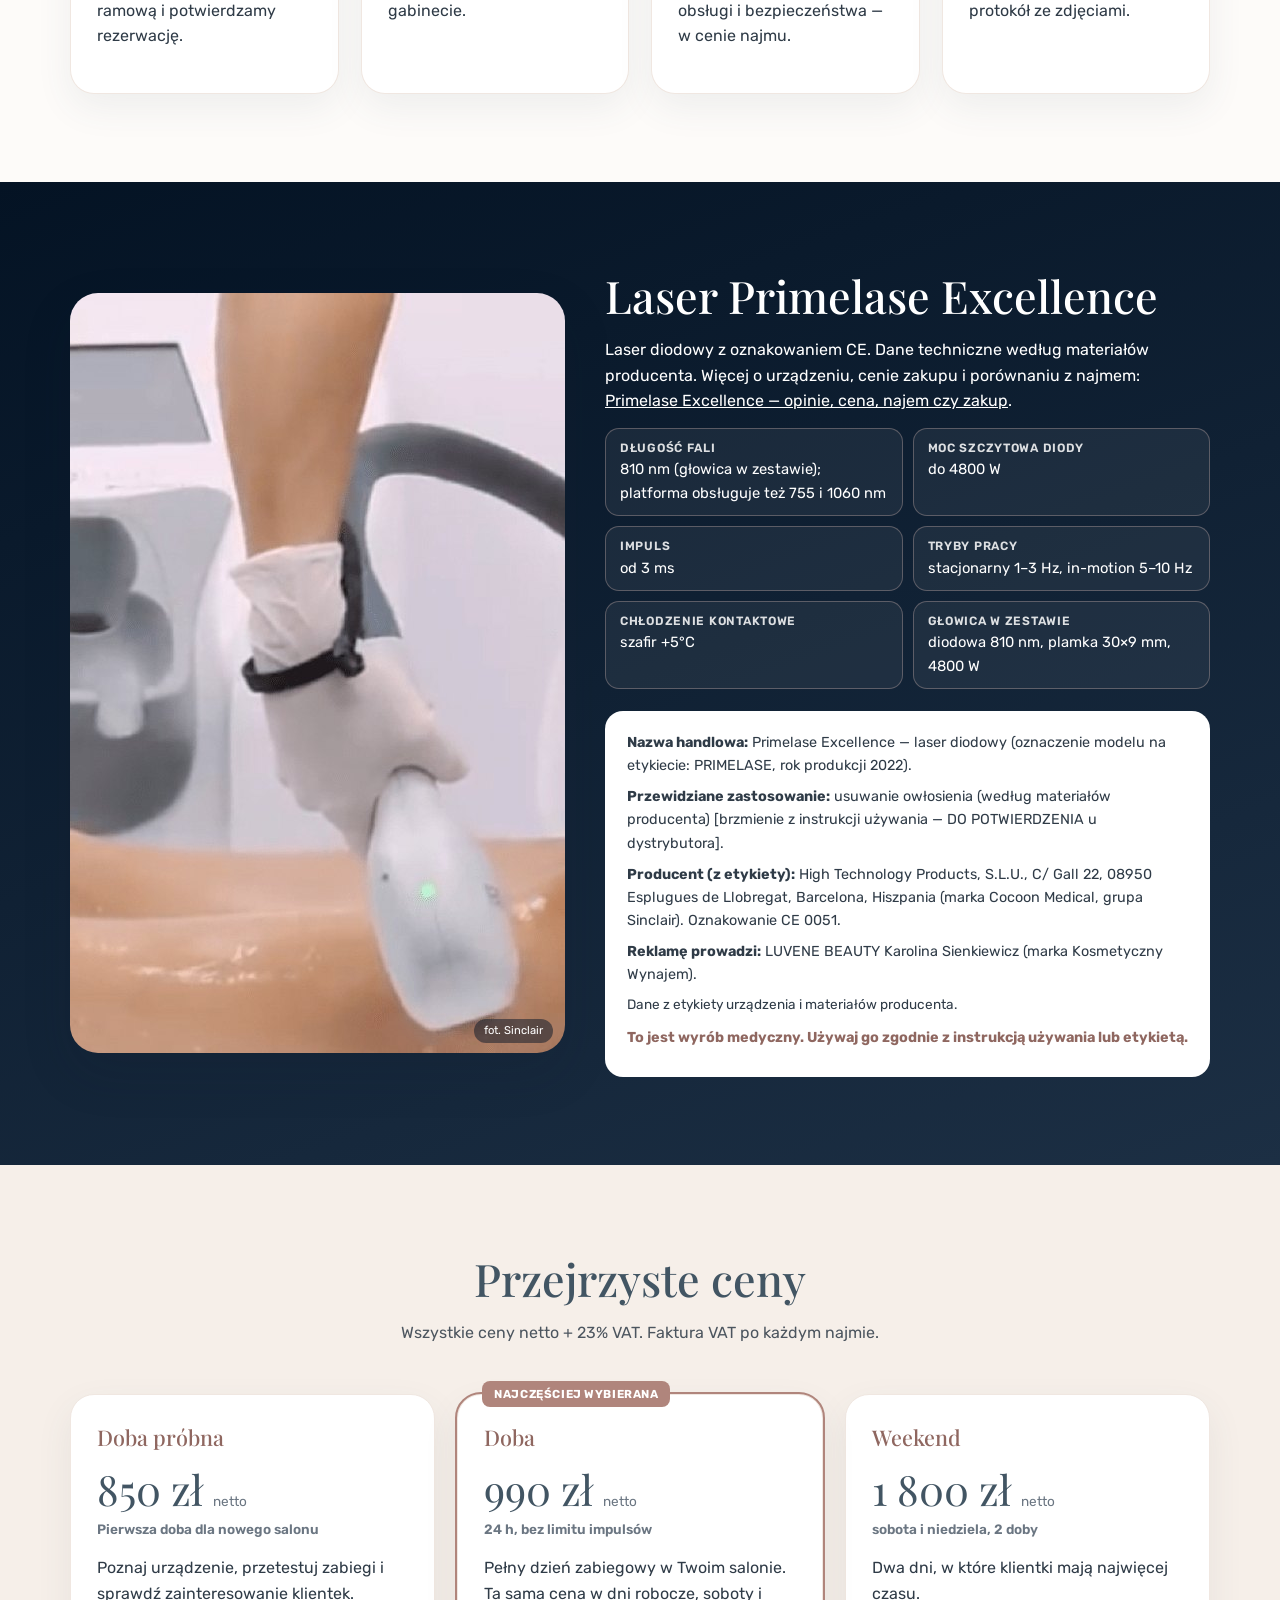
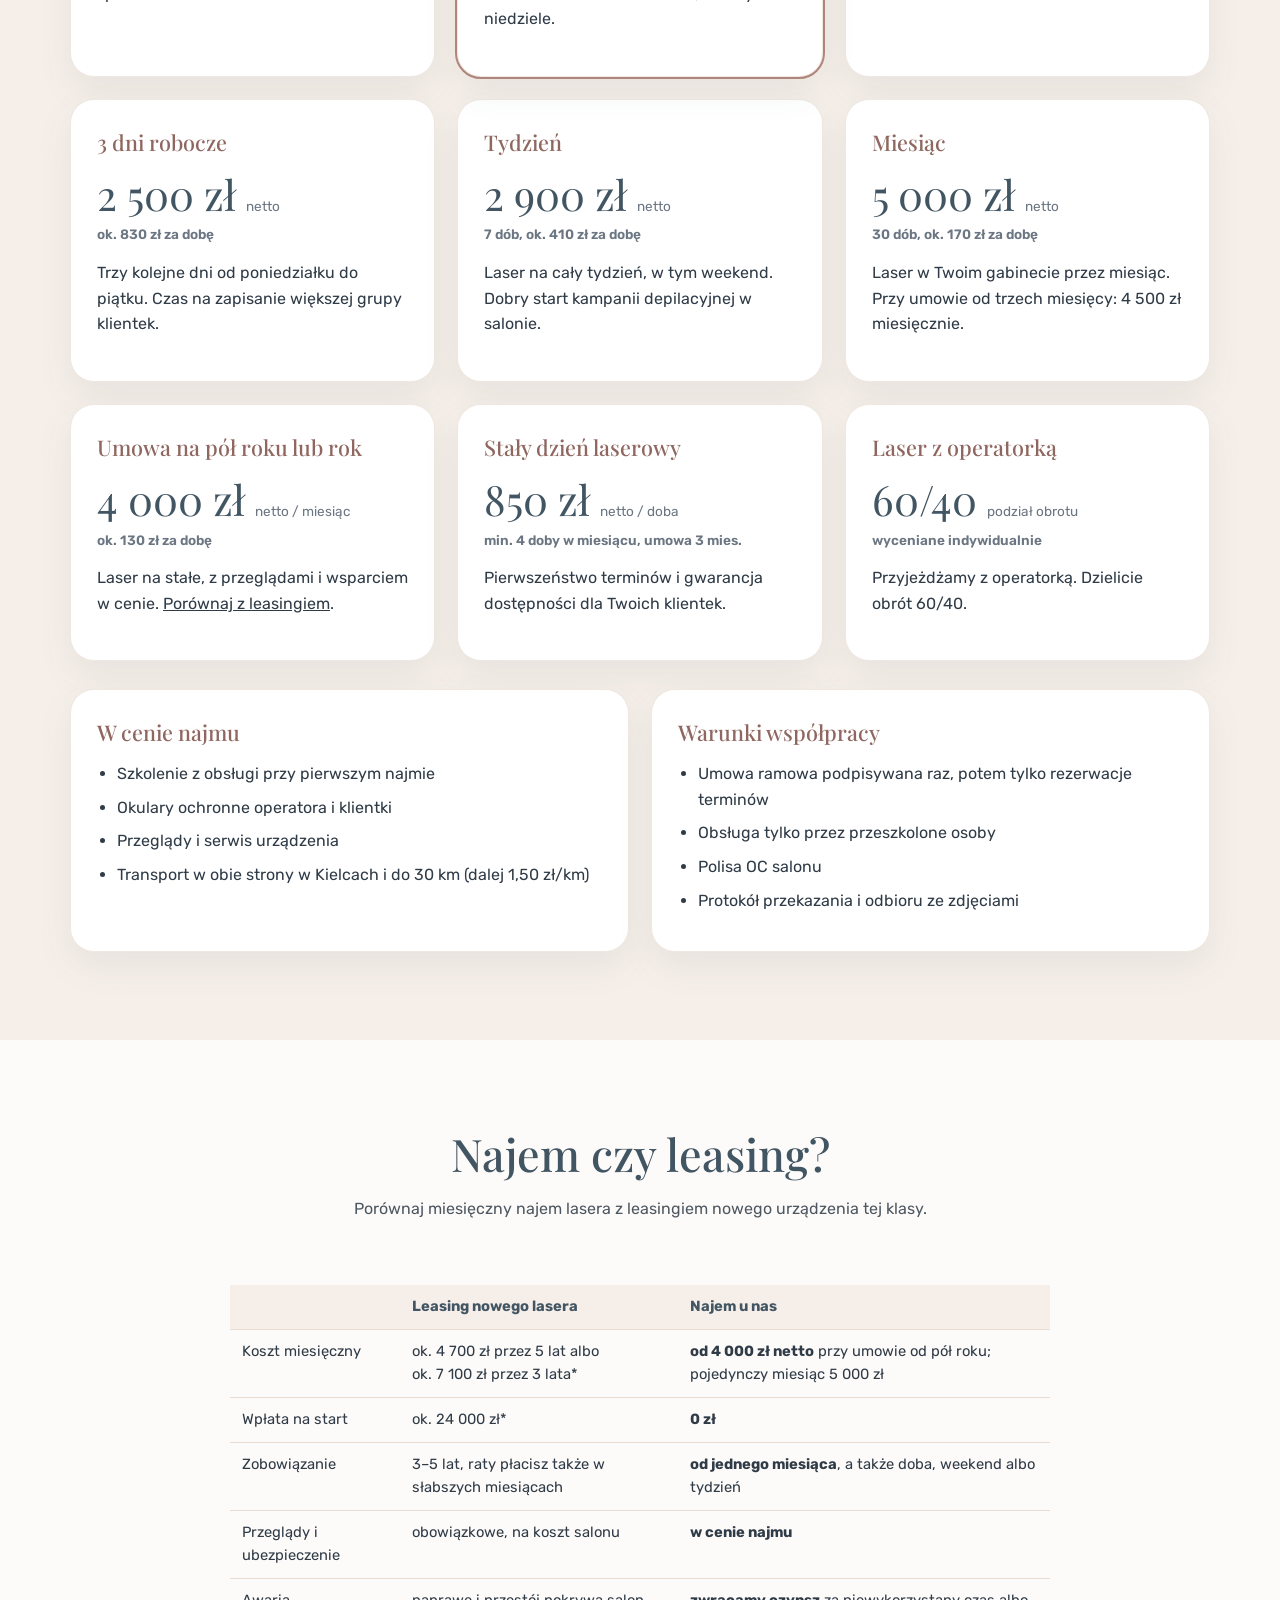
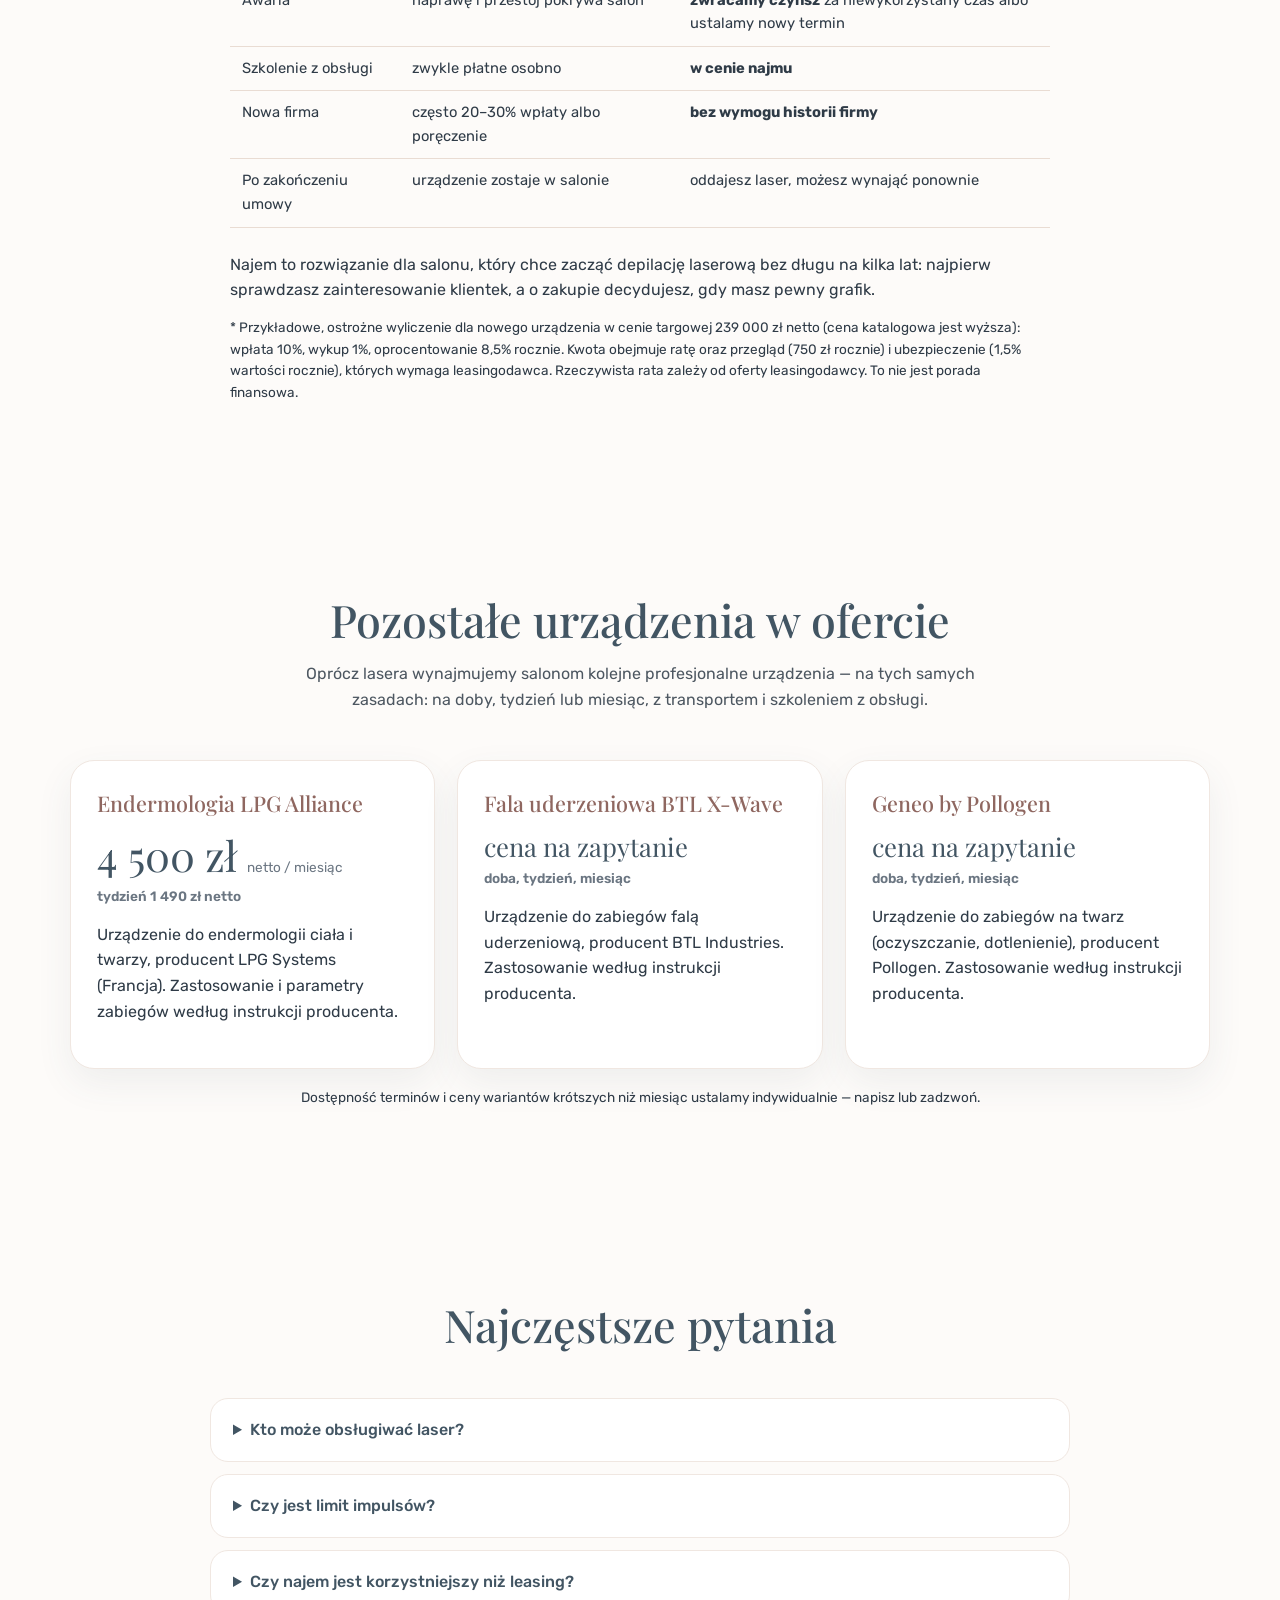
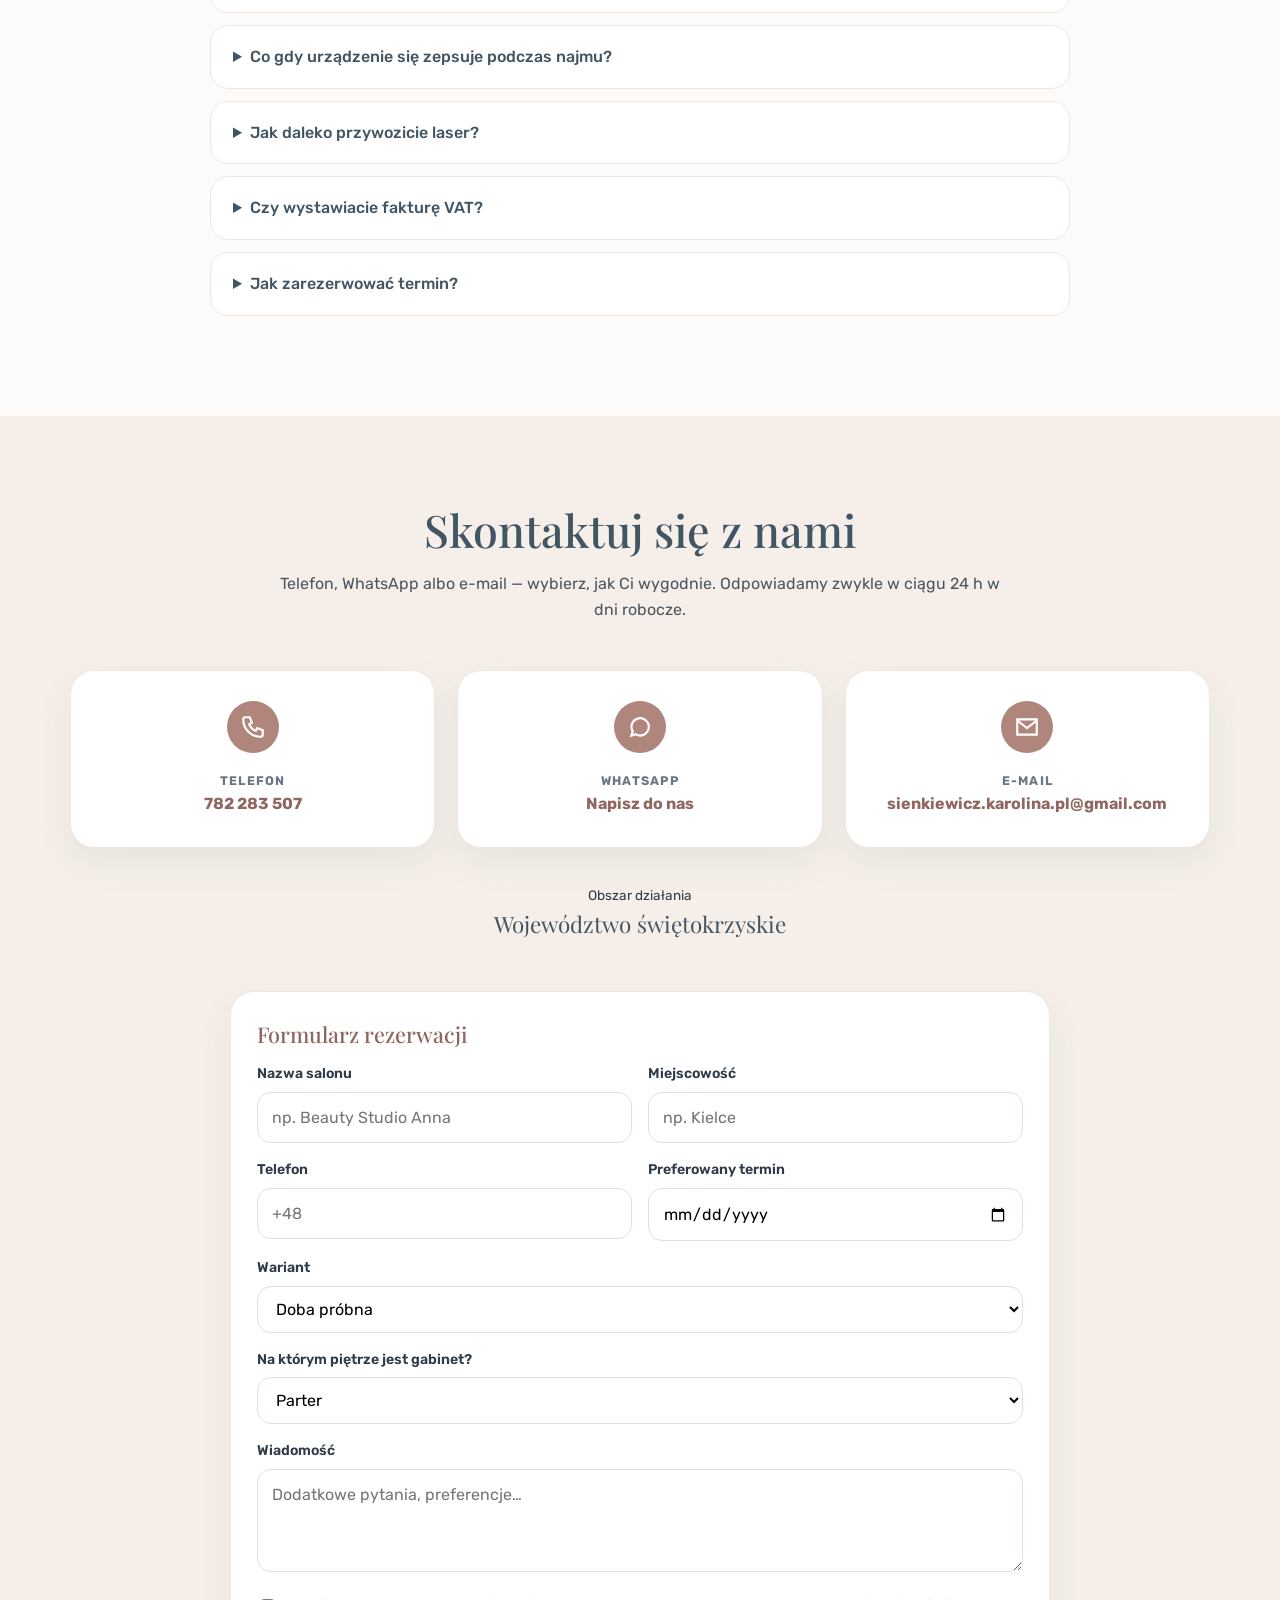
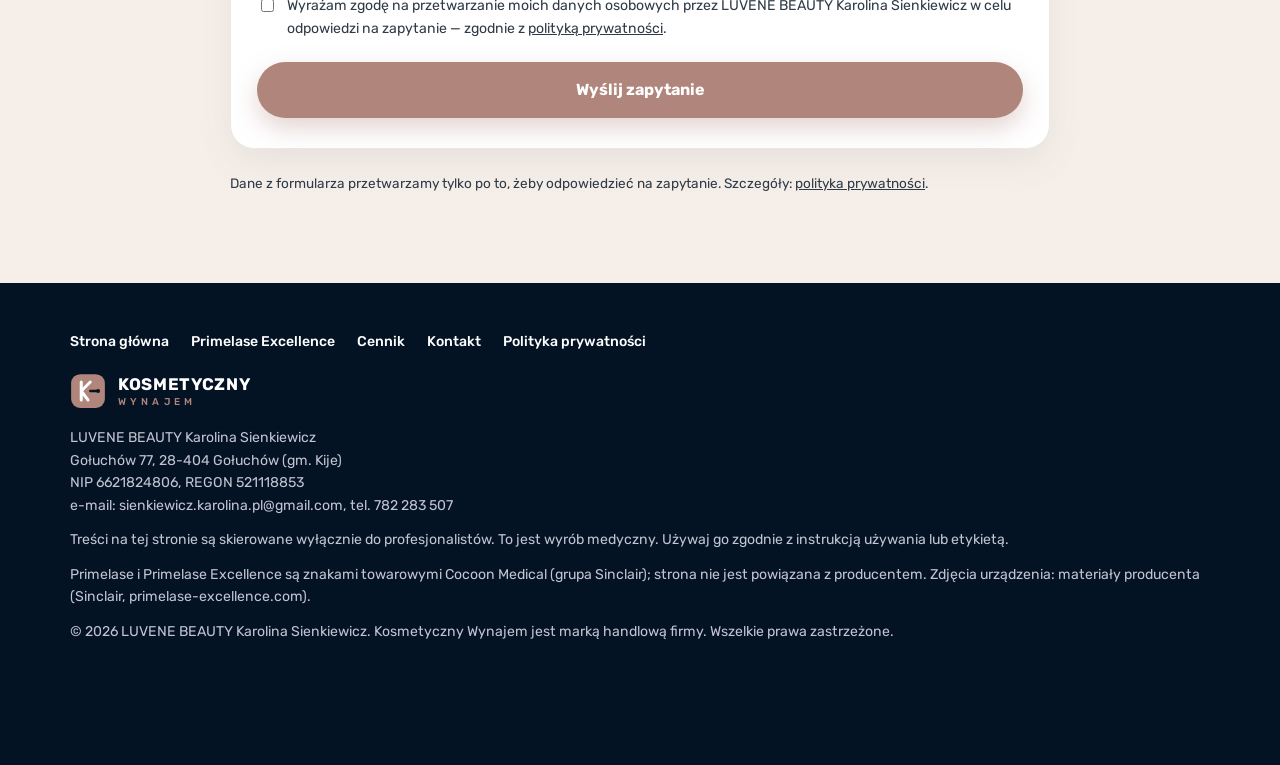
==== commit 8469f44f: "Podgląd prototypu: cennik rynkowy i pytanie o piętro; app.js toleruje brak pola (strona główna bez z" ====
--- a/prototyp/index.html
+++ b/prototyp/index.html
@@ -75,7 +75,7 @@
           <a href="#kontakt" class="btn btn-kontur">Zarezerwuj termin</a>
         </div>
         <ul class="hero-fakty">
-          <li><strong>od 690 zł</strong>netto za dobę</li>
+          <li><strong>od 850 zł</strong>netto za dobę</li>
           <li><strong>4 urządzenia</strong>laser, endermologia, fala uderzeniowa, Geneo</li>
           <li><strong>bez limitu</strong>impulsów</li>
           <li><strong>Kielce i 30 km</strong>transport w cenie</li>
@@ -209,46 +209,46 @@
       <div class="siatka siatka-3">
         <div class="kafel">
           <h3>Doba próbna</h3>
-          <div class="cena">790 zł <small>netto</small></div>
+          <div class="cena">850 zł <small>netto</small></div>
           <p class="podtytul">Pierwsza doba dla nowego salonu</p>
           <p>Poznaj urządzenie, przetestuj zabiegi i sprawdź zainteresowanie klientek.</p>
         </div>
         <div class="kafel wyrozniony">
           <span class="odznaka">Najczęściej wybierana</span>
-          <h3>Doba w dzień roboczy</h3>
+          <h3>Doba</h3>
           <div class="cena">990 zł <small>netto</small></div>
           <p class="podtytul">24 h, bez limitu impulsów</p>
-          <p>Pełny dzień zabiegowy w Twoim salonie. Bez limitu, bez niespodzianek.</p>
+          <p>Pełny dzień zabiegowy w Twoim salonie. Ta sama cena w dni robocze, soboty i niedziele.</p>
+        </div>
+        <div class="kafel">
+          <h3>Weekend</h3>
+          <div class="cena">1 800 zł <small>netto</small></div>
+          <p class="podtytul">sobota i niedziela, 2 doby</p>
+          <p>Dwa dni, w które klientki mają najwięcej czasu.</p>
         </div>
         <div class="kafel">
           <h3>3 dni robocze</h3>
-          <div class="cena">1 190 zł <small>netto</small></div>
-          <p class="podtytul">ok. 400 zł za dobę</p>
+          <div class="cena">2 500 zł <small>netto</small></div>
+          <p class="podtytul">ok. 830 zł za dobę</p>
           <p>Trzy kolejne dni od poniedziałku do piątku. Czas na zapisanie większej grupy klientek.</p>
         </div>
         <div class="kafel">
-          <h3>Sobota</h3>
-          <div class="cena">790 zł <small>netto</small></div>
-          <p class="podtytul">doba sobotnia</p>
-          <p>Dzień, w którym klientki mają czas. Tańszy niż doba w tygodniu.</p>
-        </div>
-        <div class="kafel">
-          <h3>Niedziela</h3>
-          <div class="cena">690 zł <small>netto</small></div>
-          <p class="podtytul">najniższa cena doby</p>
-          <p>Najtańsza doba w cenniku. Weekend sobota + niedziela: 1 290 zł netto.</p>
-        </div>
-        <div class="kafel">
           <h3>Tydzień</h3>
-          <div class="cena">1 350 zł <small>netto</small></div>
-          <p class="podtytul">7 dób, ok. 190 zł za dobę</p>
+          <div class="cena">2 900 zł <small>netto</small></div>
+          <p class="podtytul">7 dób, ok. 410 zł za dobę</p>
           <p>Laser na cały tydzień, w tym weekend. Dobry start kampanii depilacyjnej w salonie.</p>
         </div>
         <div class="kafel">
           <h3>Miesiąc</h3>
-          <div class="cena">4 000 zł <small>netto</small></div>
-          <p class="podtytul">30 dób, ok. 130 zł za dobę</p>
-          <p>Laser na stałe w Twoim gabinecie przez miesiąc, z pełnym wsparciem.</p>
+          <div class="cena">5 000 zł <small>netto</small></div>
+          <p class="podtytul">30 dób, ok. 170 zł za dobę</p>
+          <p>Laser w Twoim gabinecie przez miesiąc. Przy umowie od trzech miesięcy: 4 500 zł miesięcznie.</p>
+        </div>
+        <div class="kafel">
+          <h3>Umowa na pół roku lub rok</h3>
+          <div class="cena">4 000 zł <small>netto / miesiąc</small></div>
+          <p class="podtytul">ok. 130 zł za dobę</p>
+          <p>Laser na stałe, z przeglądami i wsparciem w cenie. <a href="#leasing">Porównaj z leasingiem</a>.</p>
         </div>
         <div class="kafel">
           <h3>Stały dzień laserowy</h3>
@@ -298,7 +298,7 @@
           <table>
             <thead><tr><th scope="col"></th><th scope="col">Leasing nowego lasera</th><th scope="col">Najem u&nbsp;nas</th></tr></thead>
             <tbody>
-              <tr><td>Koszt miesięczny</td><td>ok.&nbsp;4&nbsp;700&nbsp;zł przez 5&nbsp;lat albo ok.&nbsp;7&nbsp;100&nbsp;zł przez 3&nbsp;lata*</td><td><strong>4&nbsp;000&nbsp;zł netto</strong></td></tr>
+              <tr><td>Koszt miesięczny</td><td>ok.&nbsp;4&nbsp;700&nbsp;zł przez 5&nbsp;lat albo ok.&nbsp;7&nbsp;100&nbsp;zł przez 3&nbsp;lata*</td><td><strong>od 4&nbsp;000&nbsp;zł netto</strong> przy umowie od pół roku; pojedynczy miesiąc 5&nbsp;000&nbsp;zł</td></tr>
               <tr><td>Wpłata na start</td><td>ok.&nbsp;24&nbsp;000&nbsp;zł*</td><td><strong>0&nbsp;zł</strong></td></tr>
               <tr><td>Zobowiązanie</td><td>3–5 lat, raty płacisz także w słabszych miesiącach</td><td><strong>od jednego miesiąca</strong>, a także doba, weekend albo tydzień</td></tr>
               <tr><td>Przeglądy i ubezpieczenie</td><td>obowiązkowe, na koszt salonu</td><td><strong>w cenie najmu</strong></td></tr>
@@ -360,7 +360,7 @@
       </details>
       <details>
         <summary>Czy najem jest korzystniejszy niż leasing?</summary>
-        <p>Przy leasingu nowego lasera tej klasy salon płaci zwykle kilka tysięcy złotych miesięcznie przez 3–5 lat i wnosi wpłatę na start. Najem miesięczny kosztuje 4 000 zł netto, bez wpłaty i bez wieloletniej umowy, z przeglądami i szkoleniem w cenie. <a href="#leasing">Zobacz porównanie</a>.</p>
+        <p>Przy leasingu nowego lasera tej klasy salon płaci zwykle kilka tysięcy złotych miesięcznie przez 3–5 lat i wnosi wpłatę na start. Najem kosztuje od 4 000 zł netto miesięcznie przy umowie od pół roku, bez wpłaty i bez wieloletniej umowy, z przeglądami i szkoleniem w cenie. <a href="#leasing">Zobacz porównanie</a>.</p>
       </details>
       <details>
         <summary>Co gdy urządzenie się zepsuje podczas najmu?</summary>
@@ -420,18 +420,25 @@
             <label for="wariant">Wariant</label>
             <select id="wariant" name="wariant">
               <option>Doba próbna</option>
-              <option>Doba w dzień roboczy</option>
+              <option>Doba</option>
+              <option>Weekend (sobota + niedziela)</option>
               <option>3 dni robocze</option>
-              <option>Sobota</option>
-              <option>Niedziela</option>
-              <option>Weekend (sobota + niedziela)</option>
               <option>Tydzień</option>
               <option>Miesiąc</option>
+              <option>Umowa na pół roku lub rok</option>
               <option>Endermologia LPG Alliance</option>
               <option>Fala uderzeniowa BTL X-Wave</option>
               <option>Geneo by Pollogen</option>
               <option>Stały dzień laserowy</option>
               <option>Laser z operatorką</option>
+            </select>
+          </div>
+          <div style="margin-bottom:16px;">
+            <label for="pietro">Na którym piętrze jest gabinet?</label>
+            <select id="pietro" name="pietro">
+              <option>Parter</option>
+              <option>Piętro, jest winda</option>
+              <option>Piętro, bez windy</option>
             </select>
           </div>
           <div>
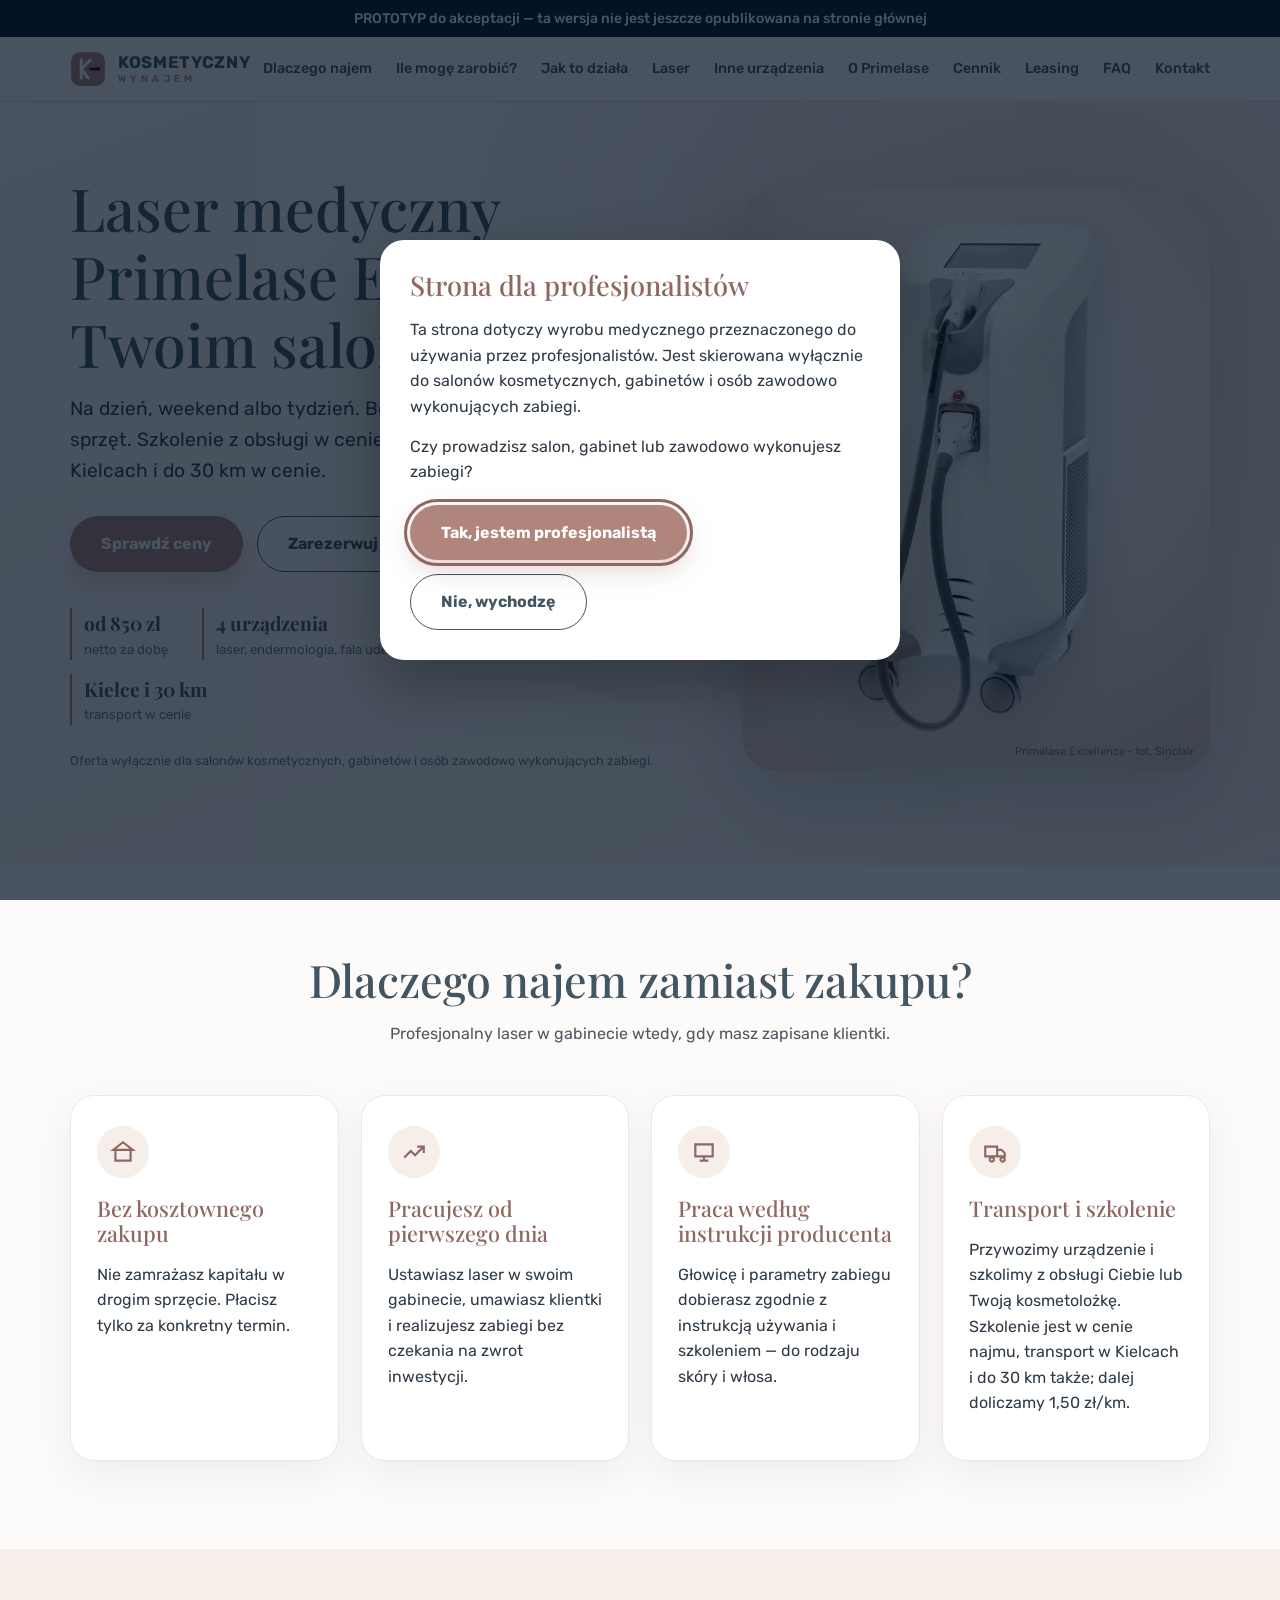
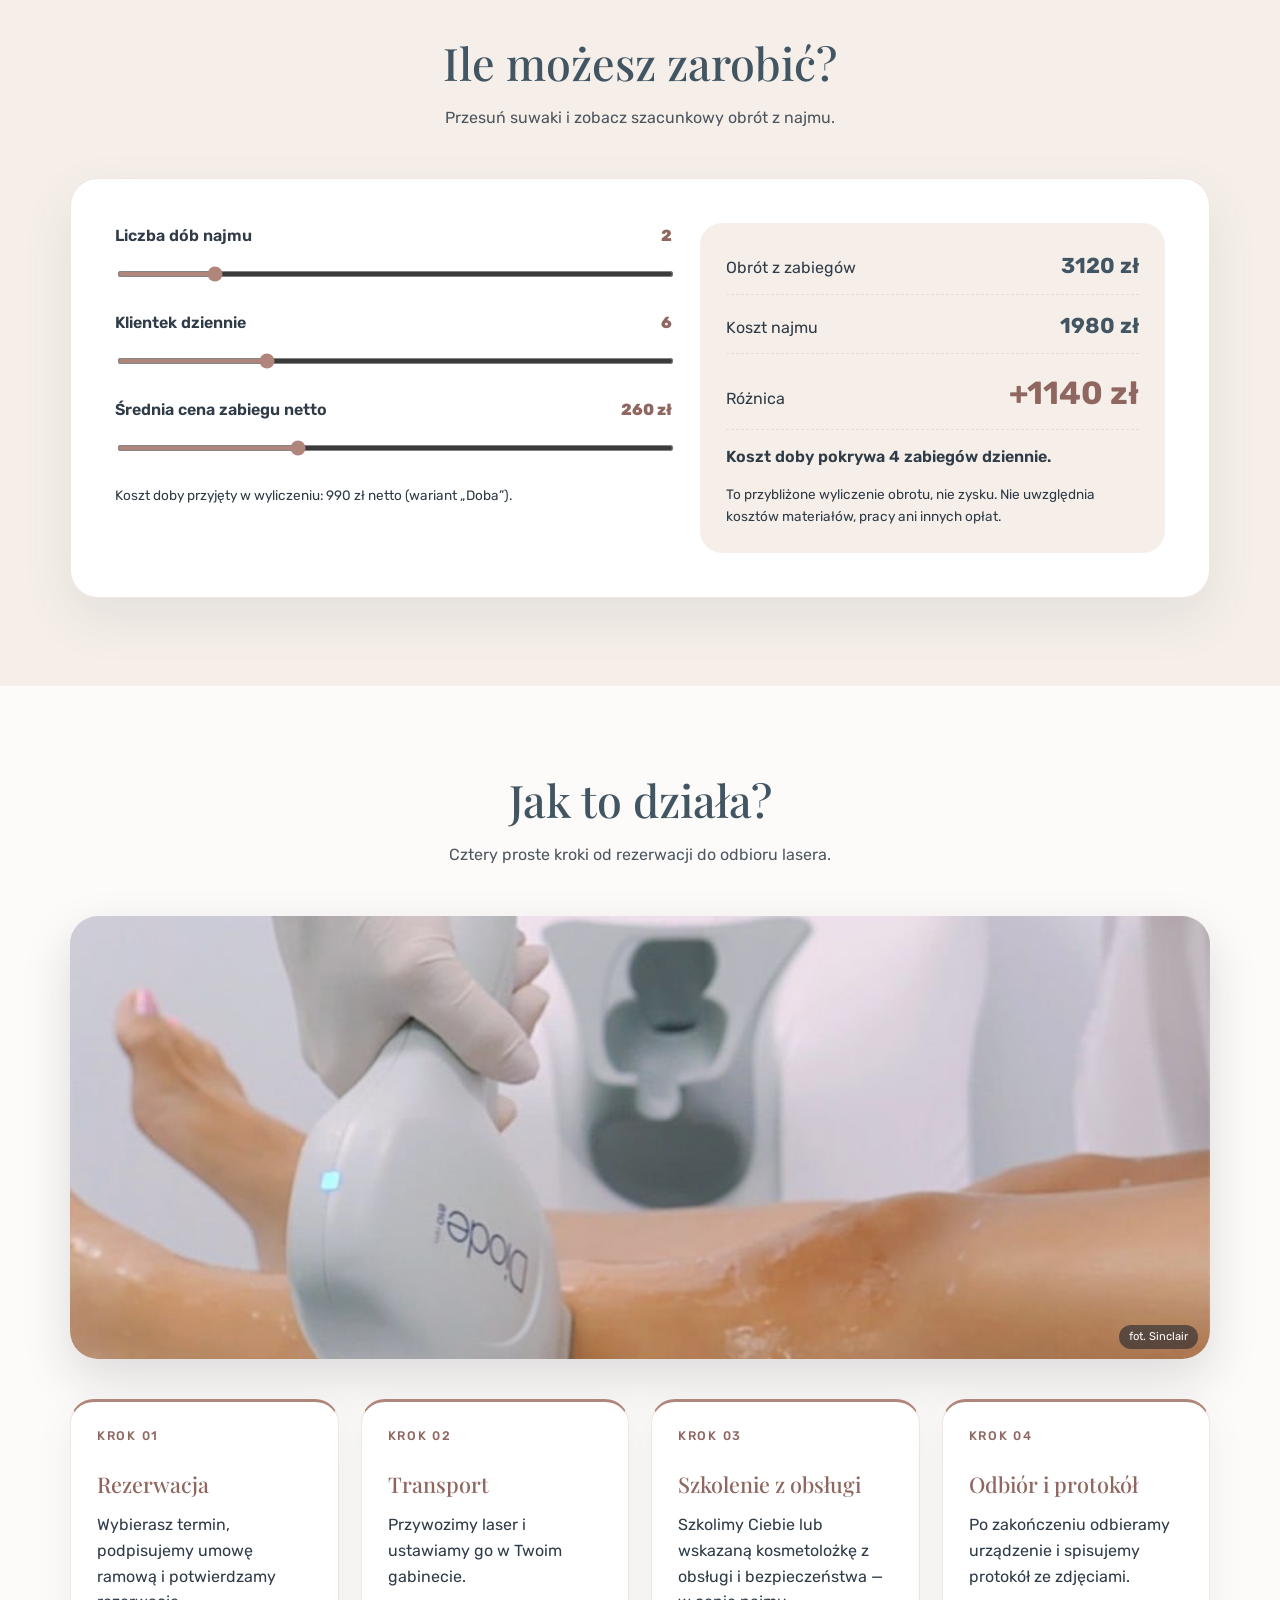
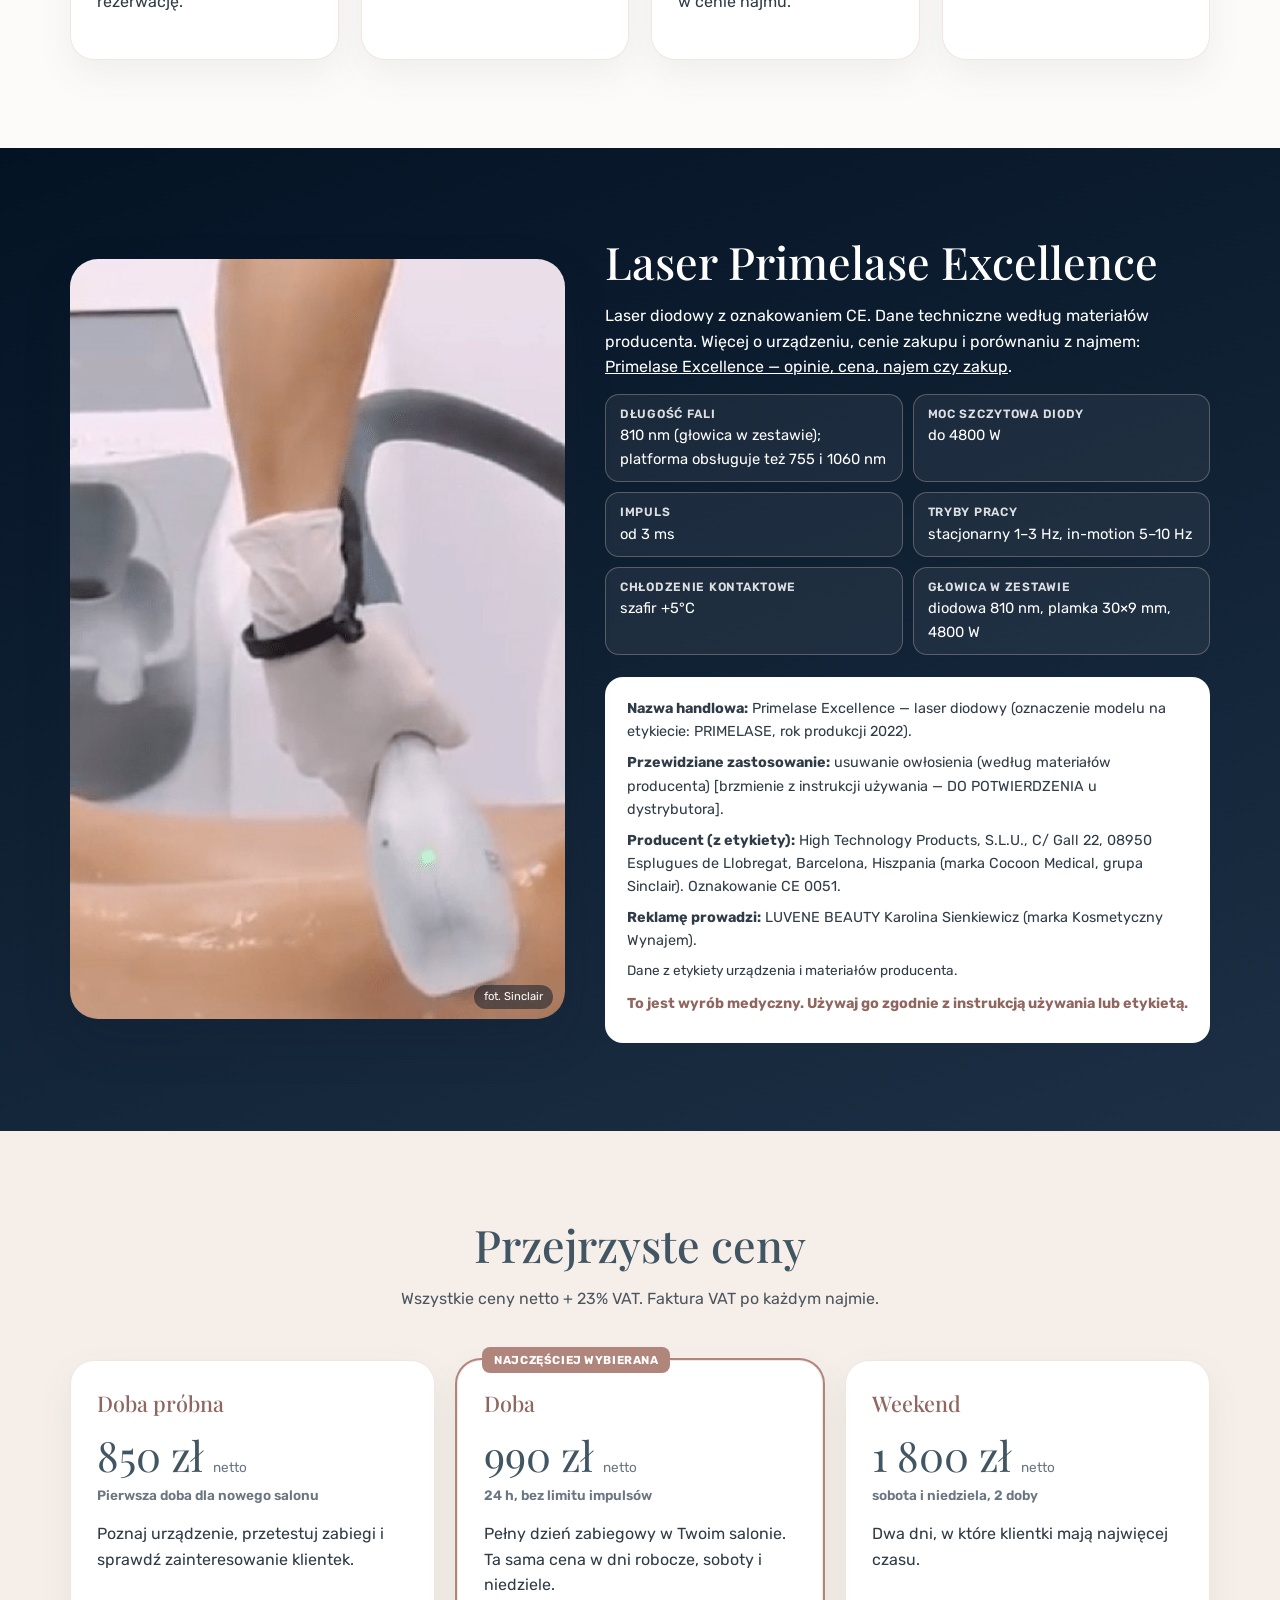
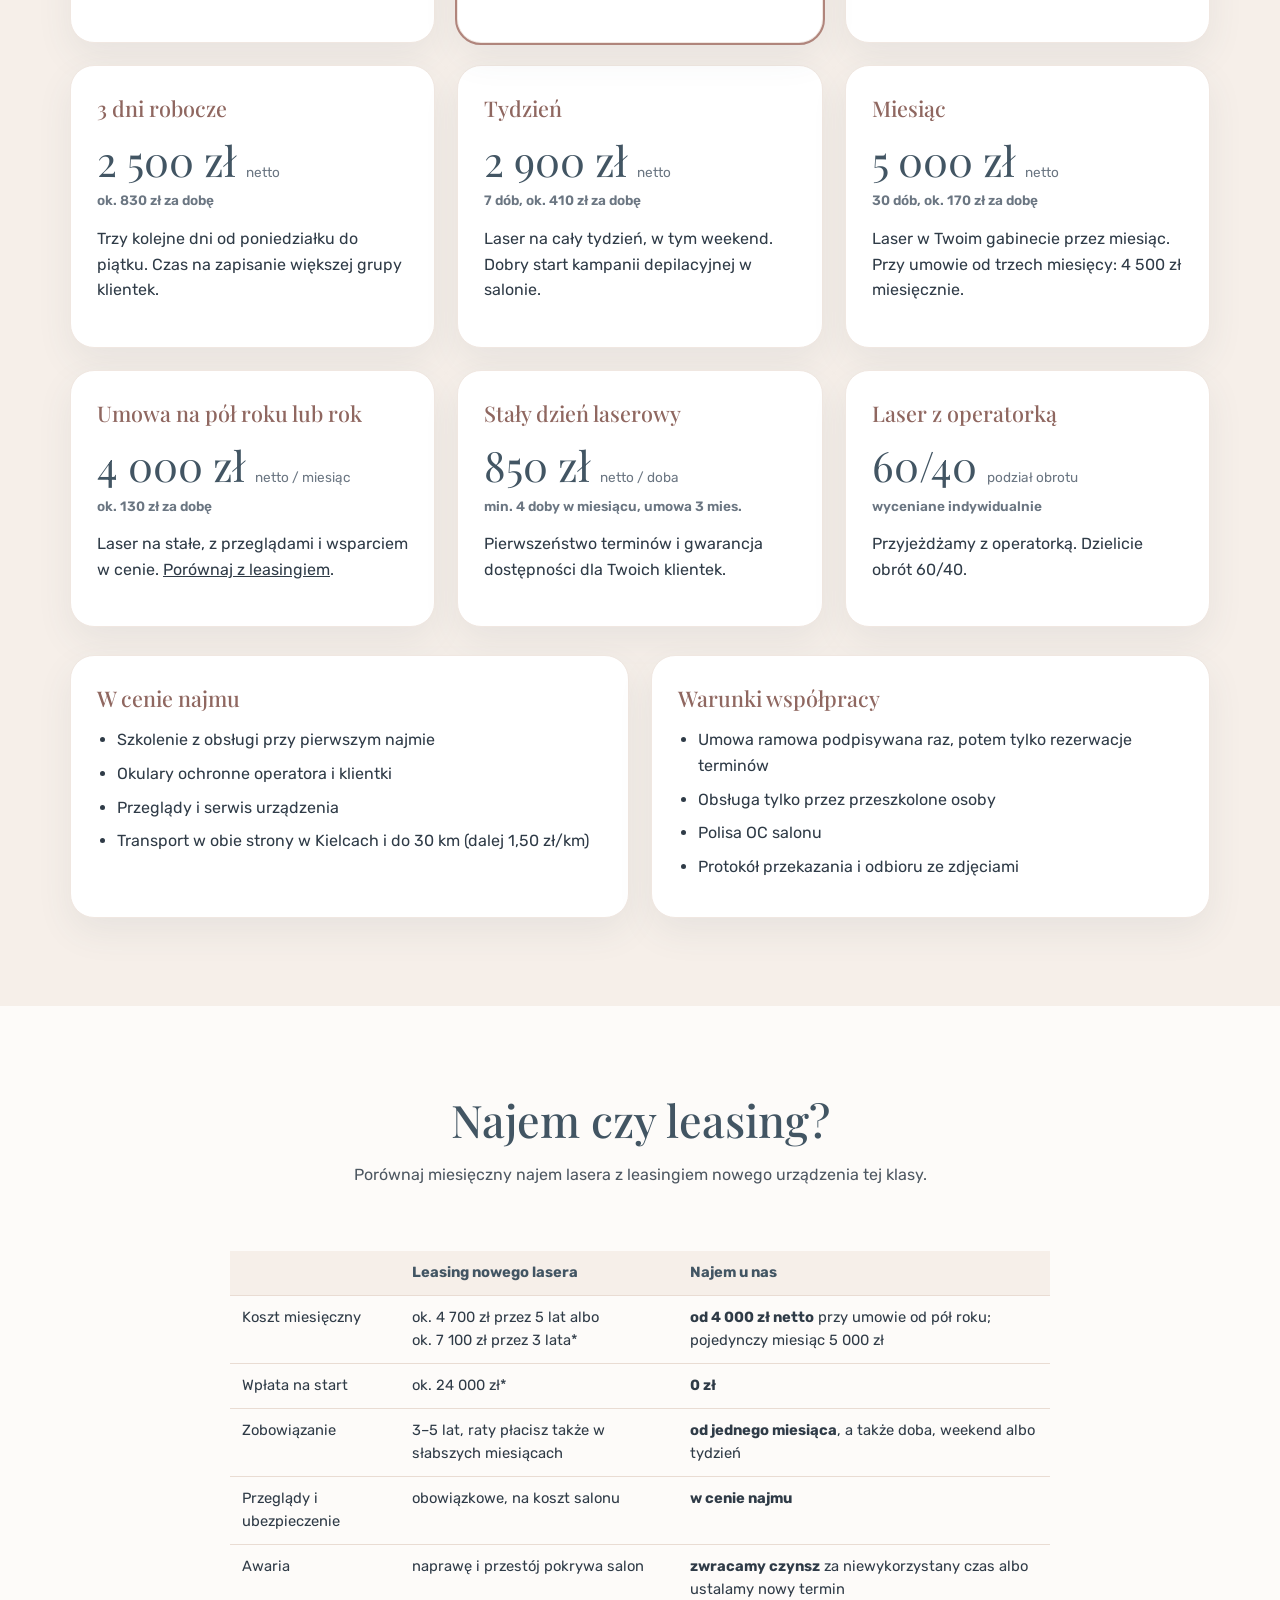
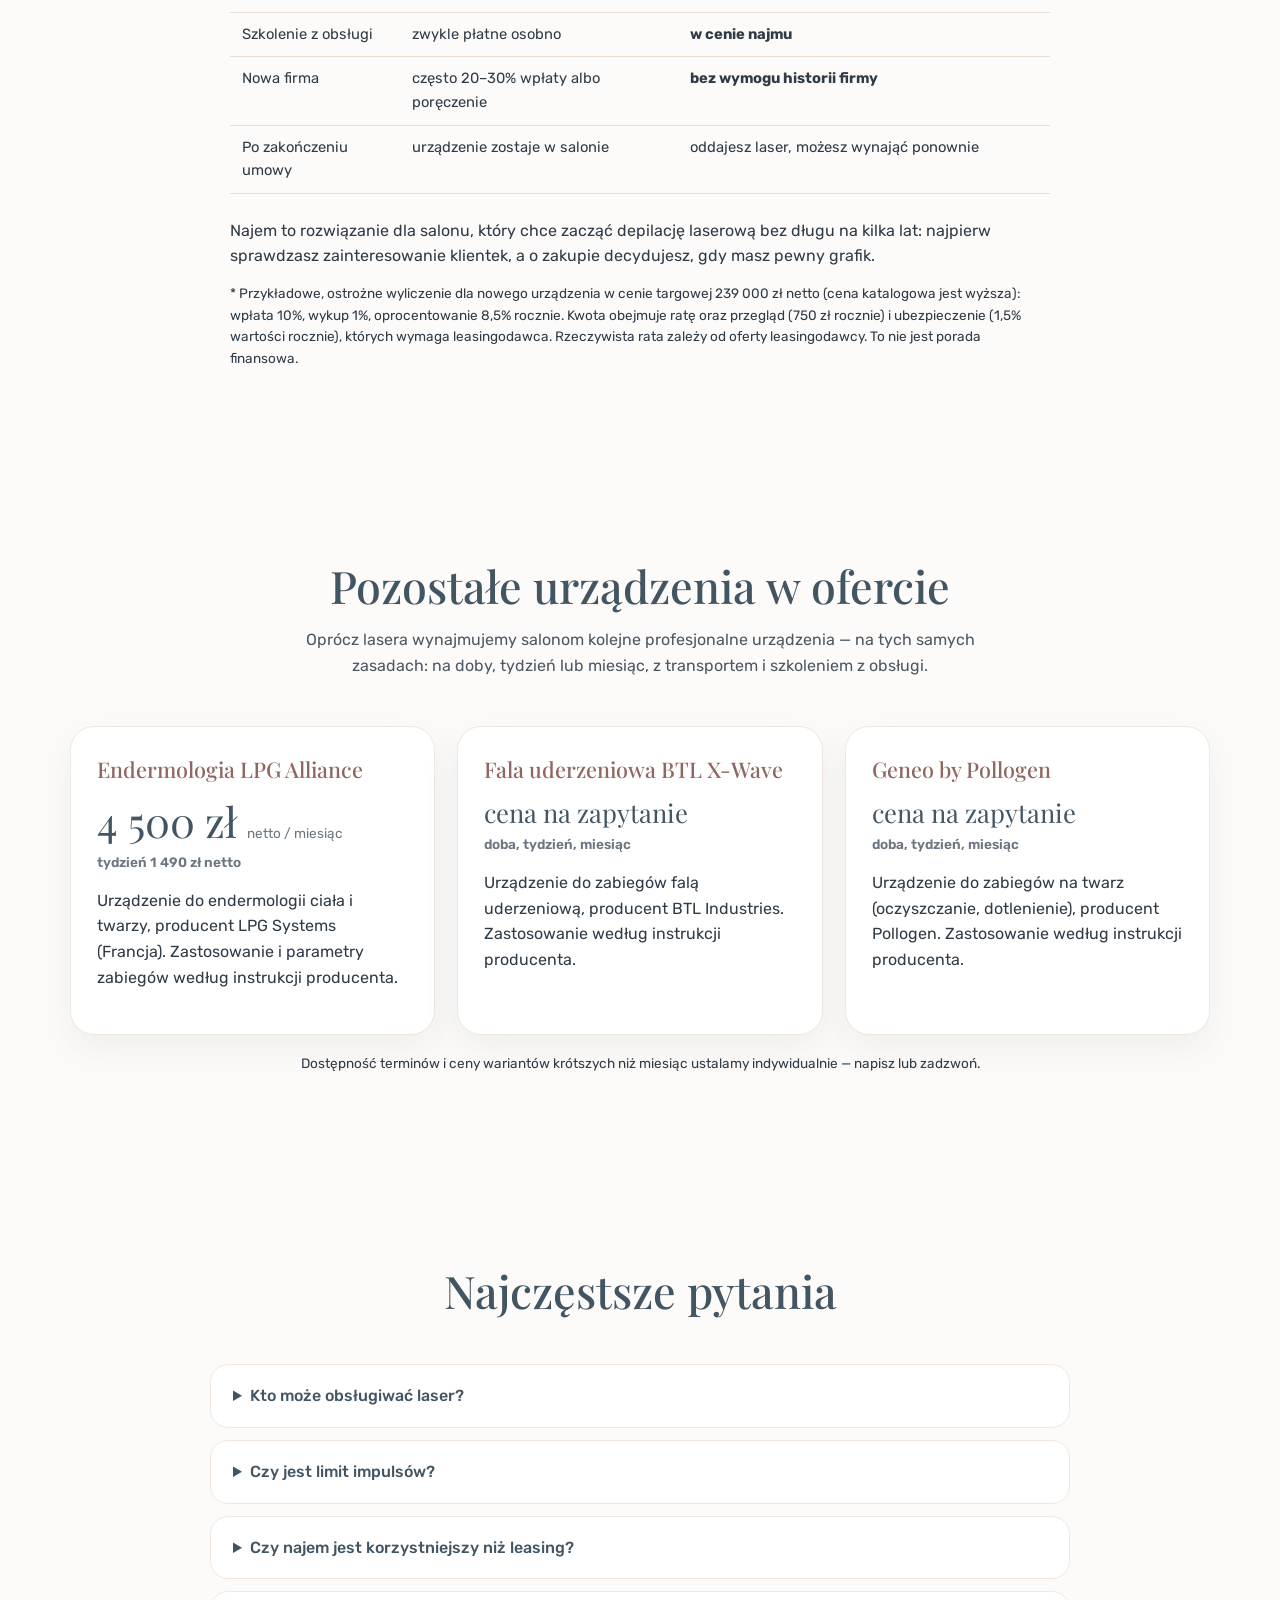
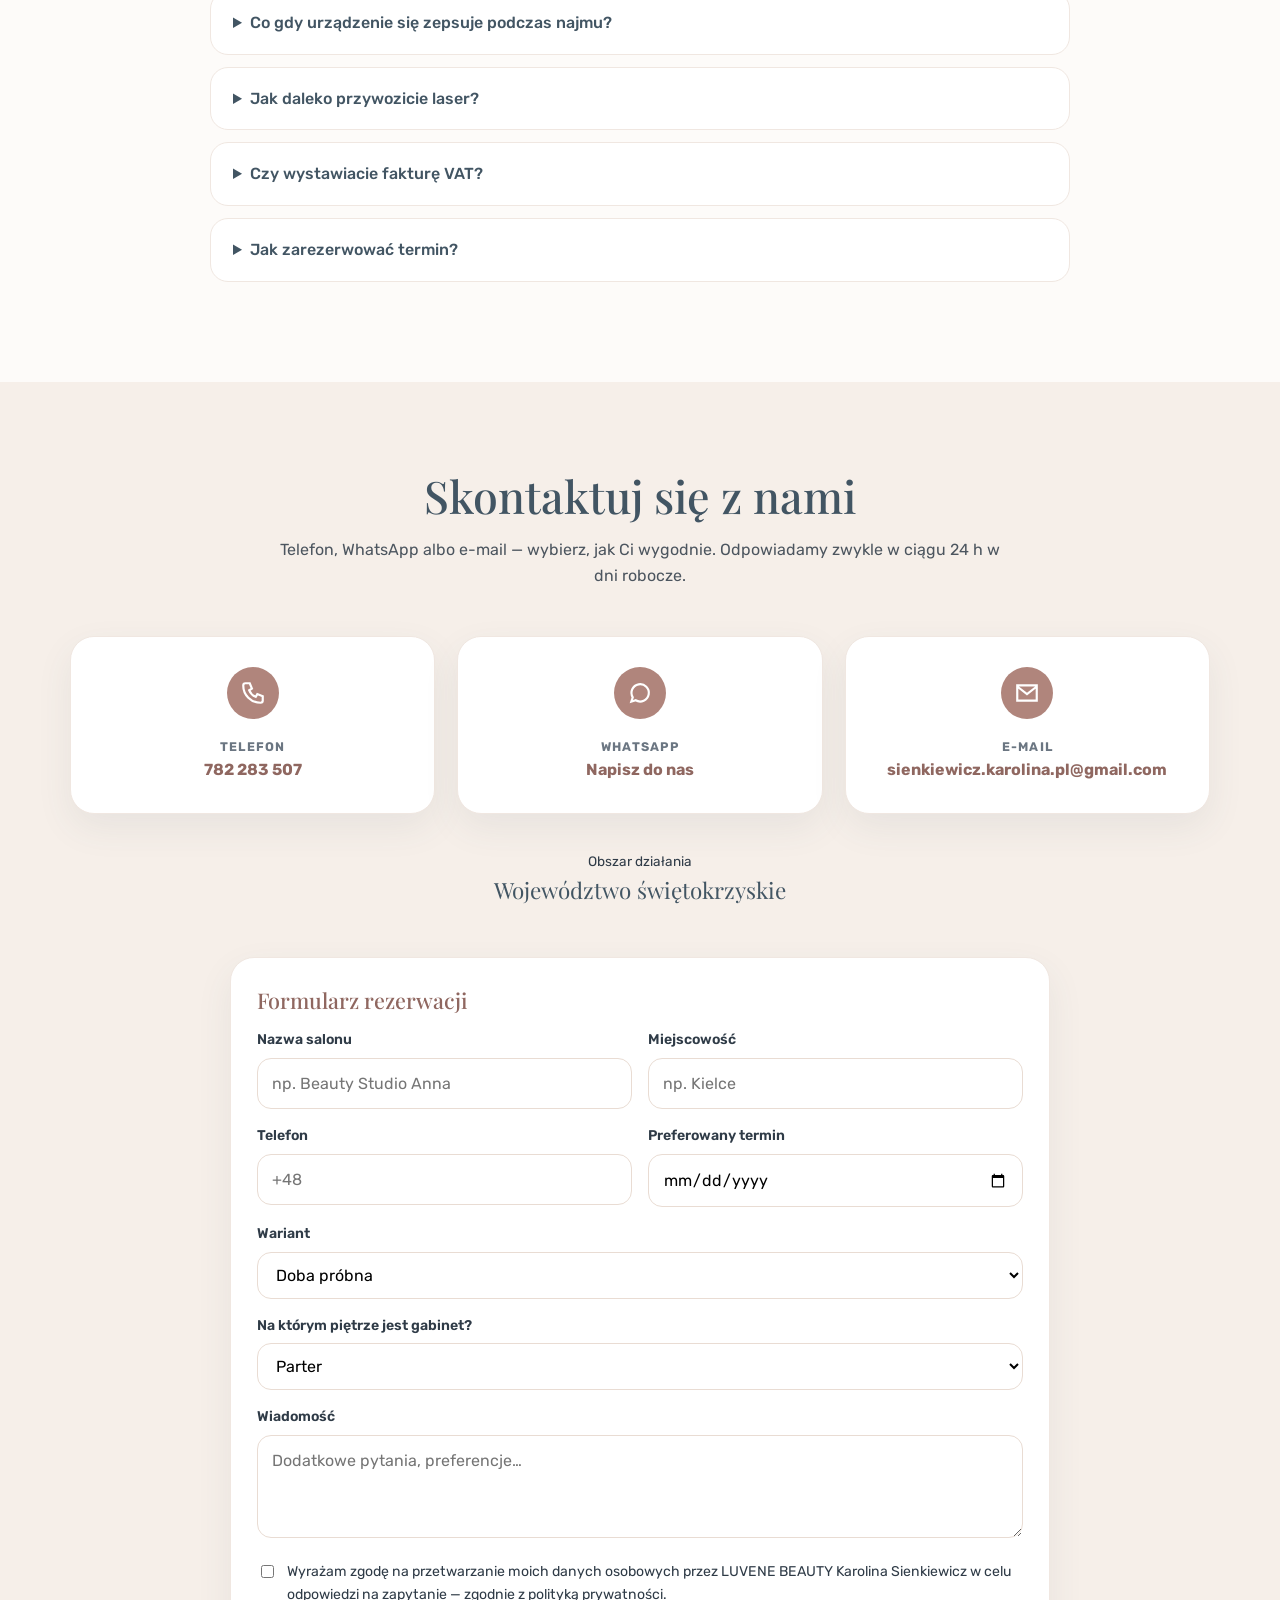
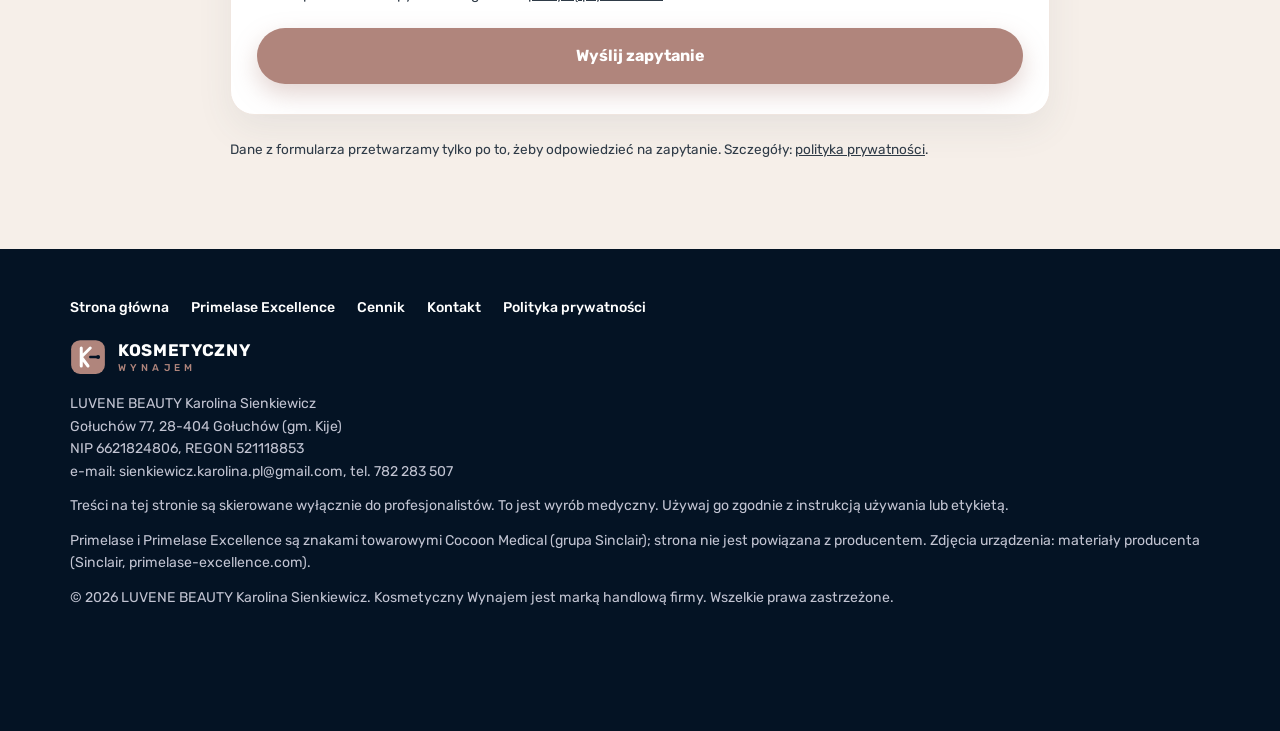
==== commit 349a87fa: "Podgląd prototypu: bez linii nad nagłówkiem (prośba Karoliny) Co-Authored-By: Claude Fable 5.2 <nore" ====
--- a/prototyp/index.html
+++ b/prototyp/index.html
@@ -67,7 +67,6 @@
   <section class="hero" id="start">
     <div class="kontener hero-uklad">
       <div>
-        <p class="nadtytul">Wynajem urządzeń kosmetycznych na doby · Kielce i świętokrzyskie</p>
         <h1>Laser medyczny Primelase Excellence w Twoim salonie</h1>
         <p class="lead">Na dzień, weekend albo tydzień. Bez kosztownej inwestycji w sprzęt. Szkolenie z obsługi w cenie najmu, transport w Kielcach i do 30 km w cenie.</p>
         <div class="przyciski">
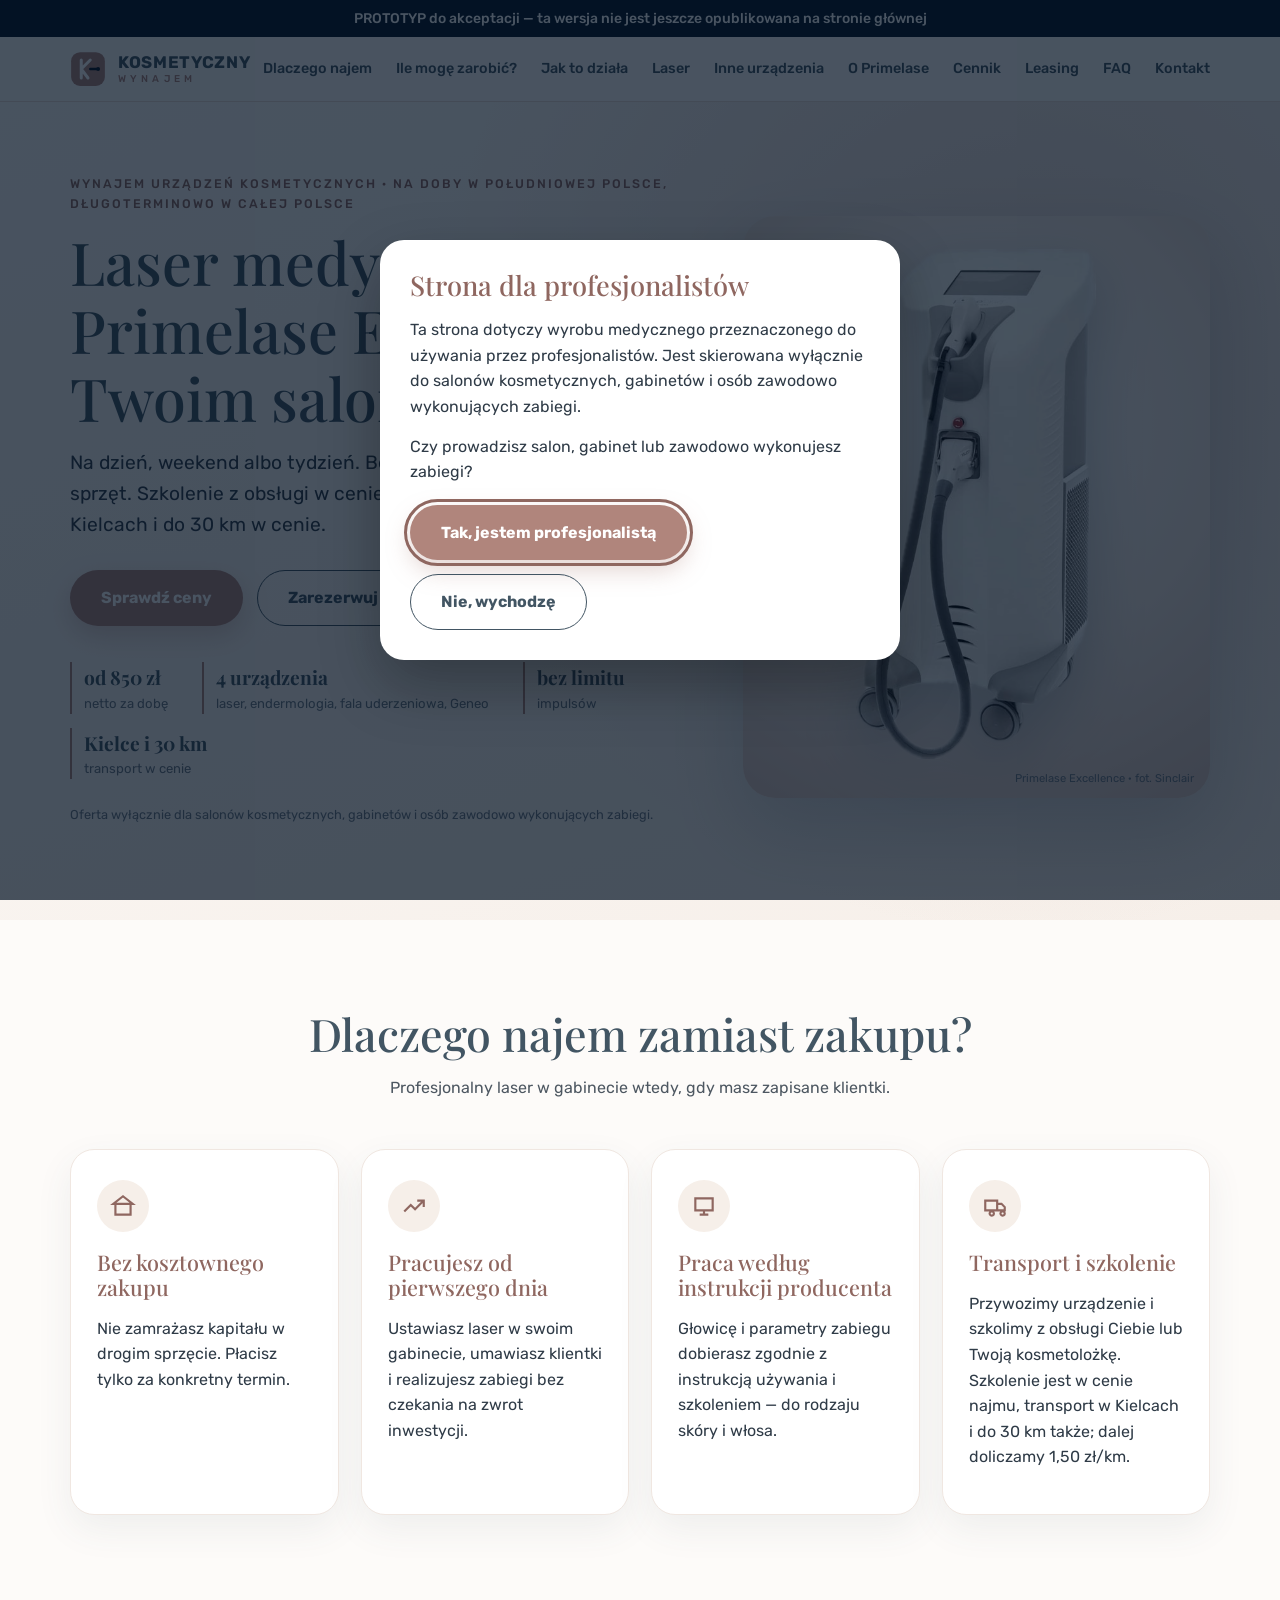
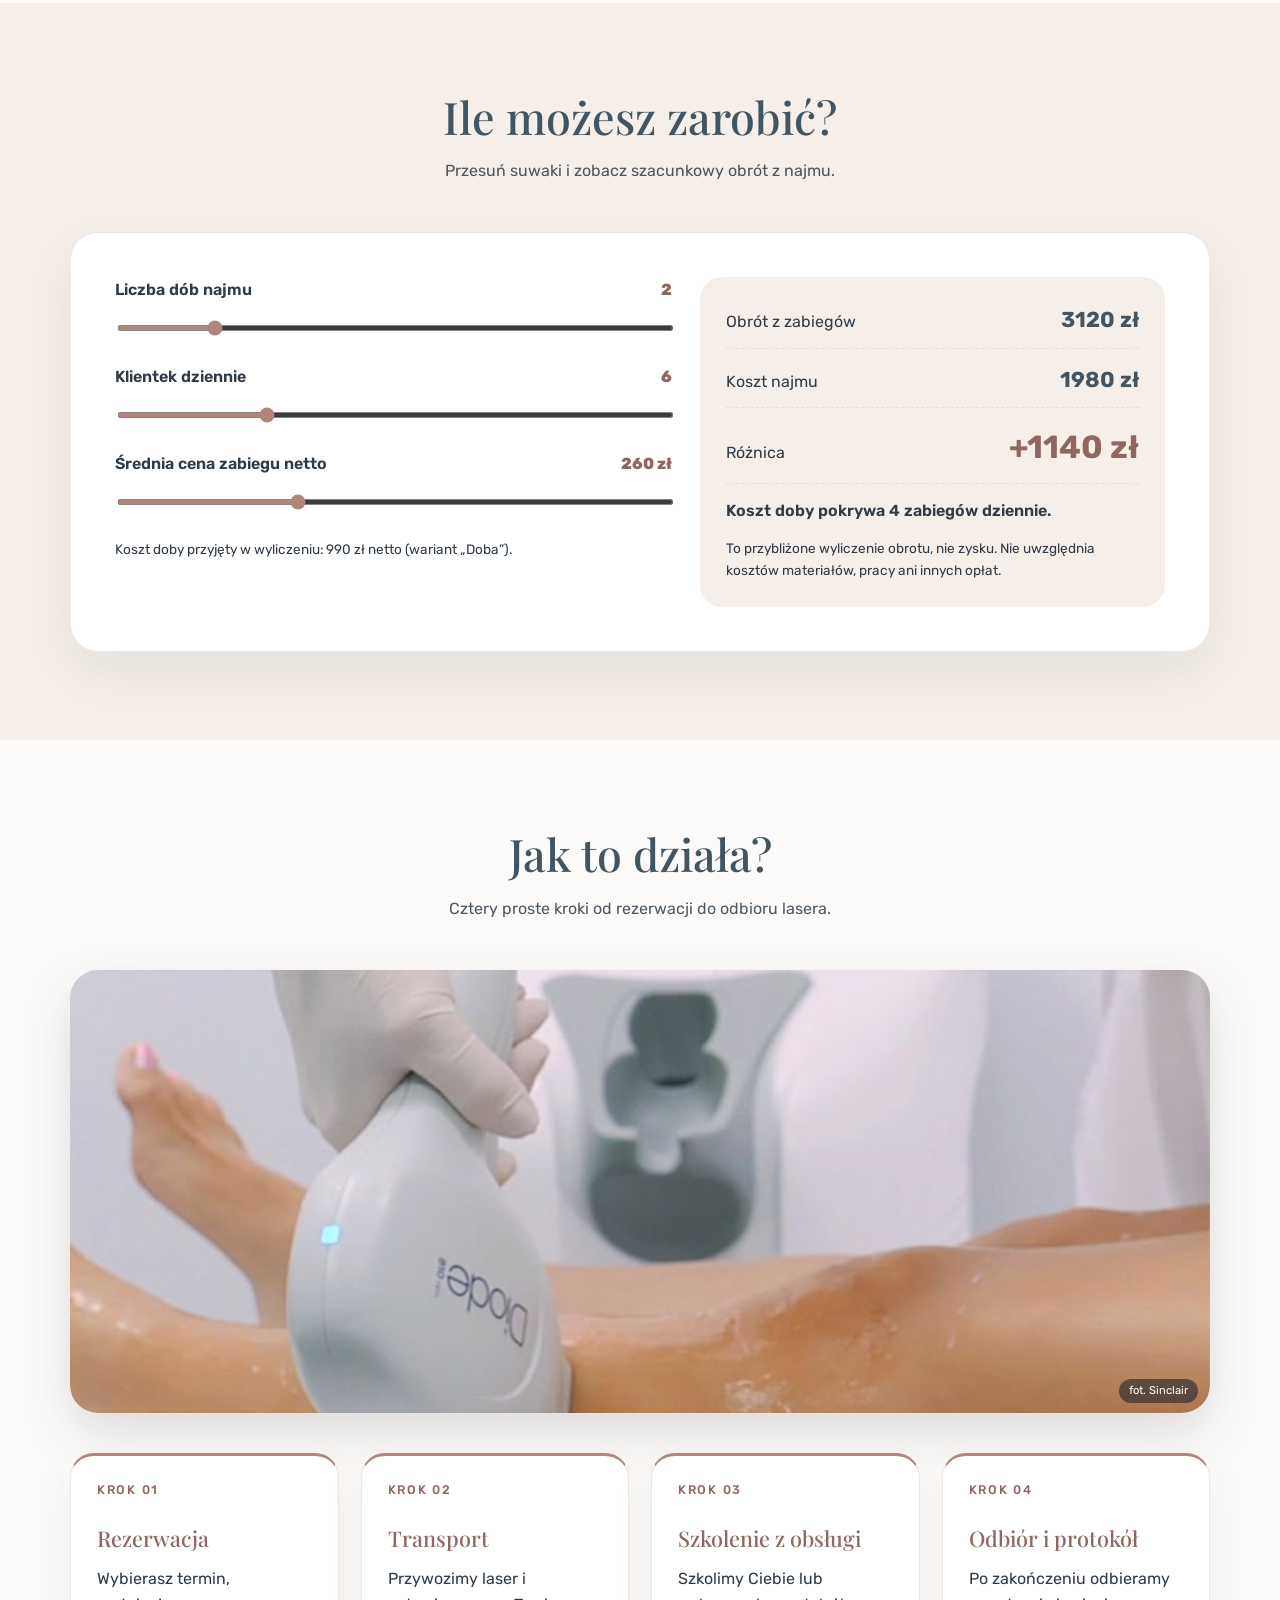
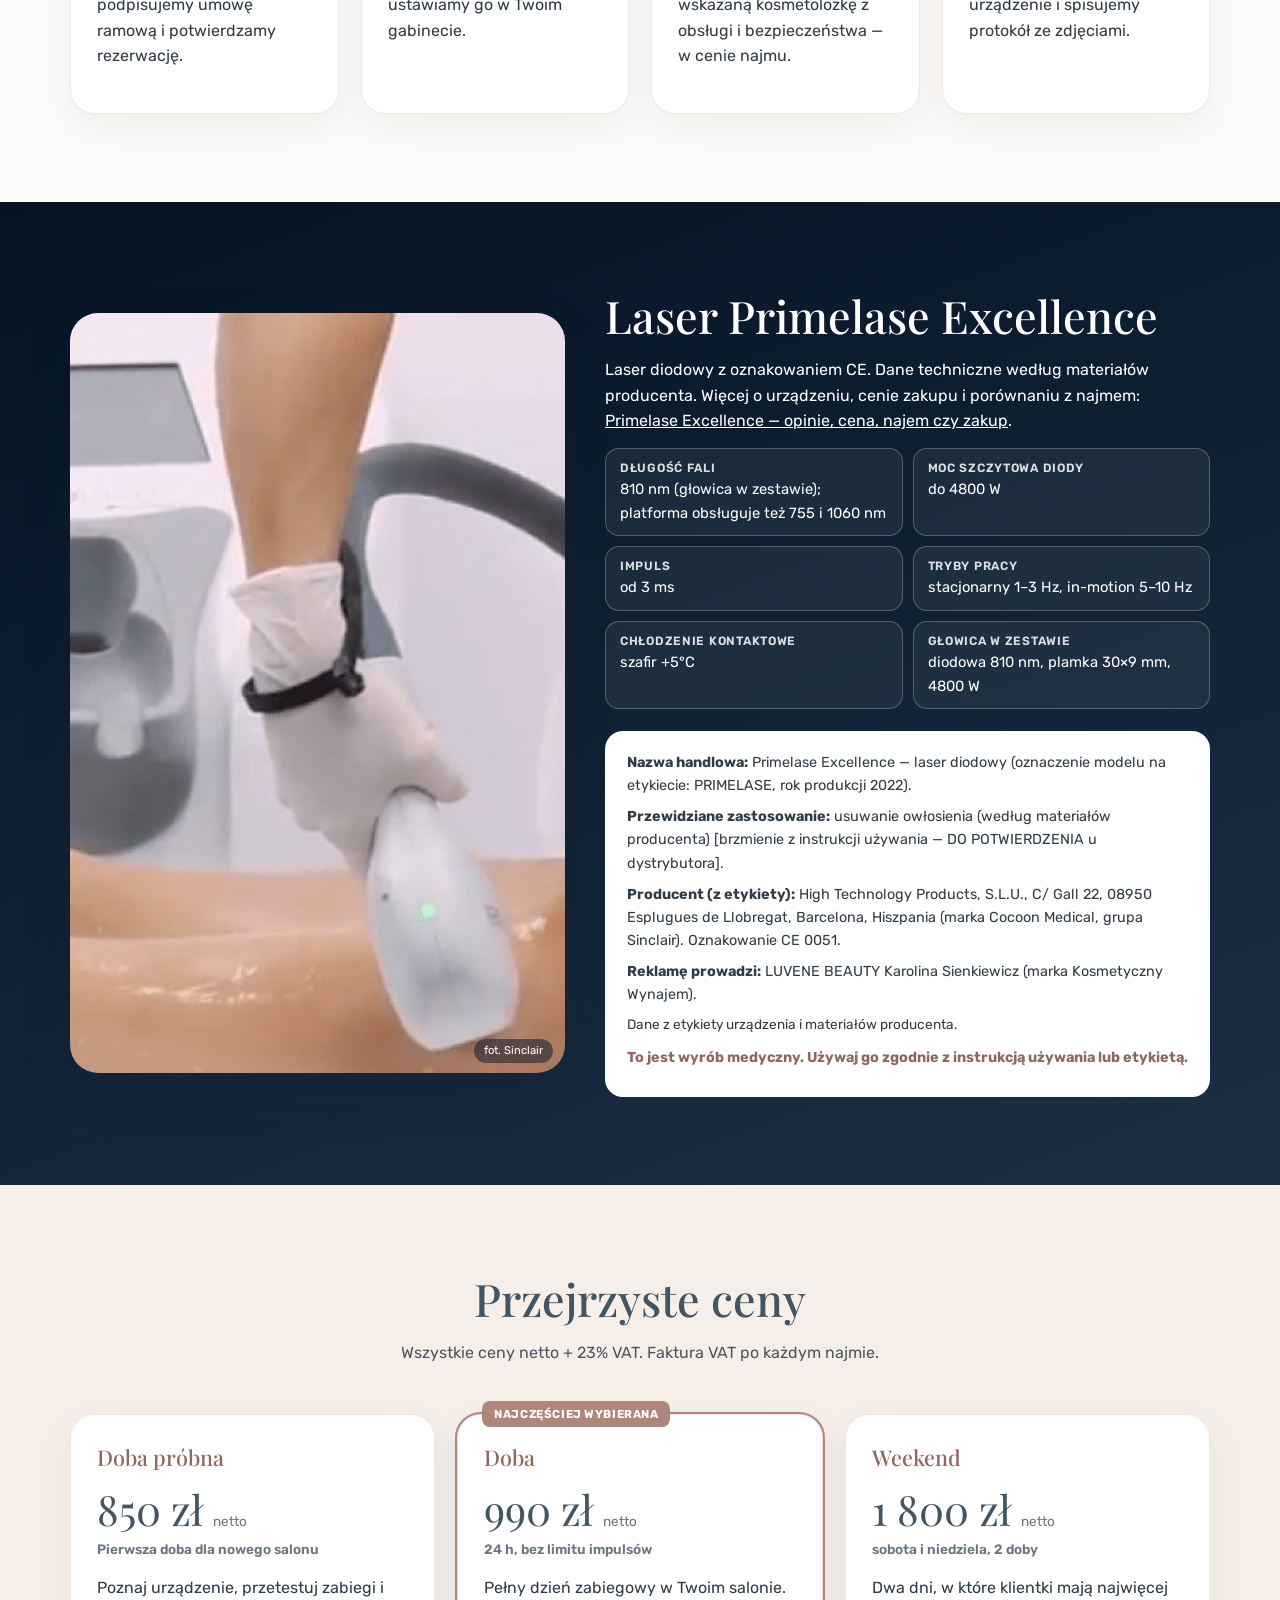
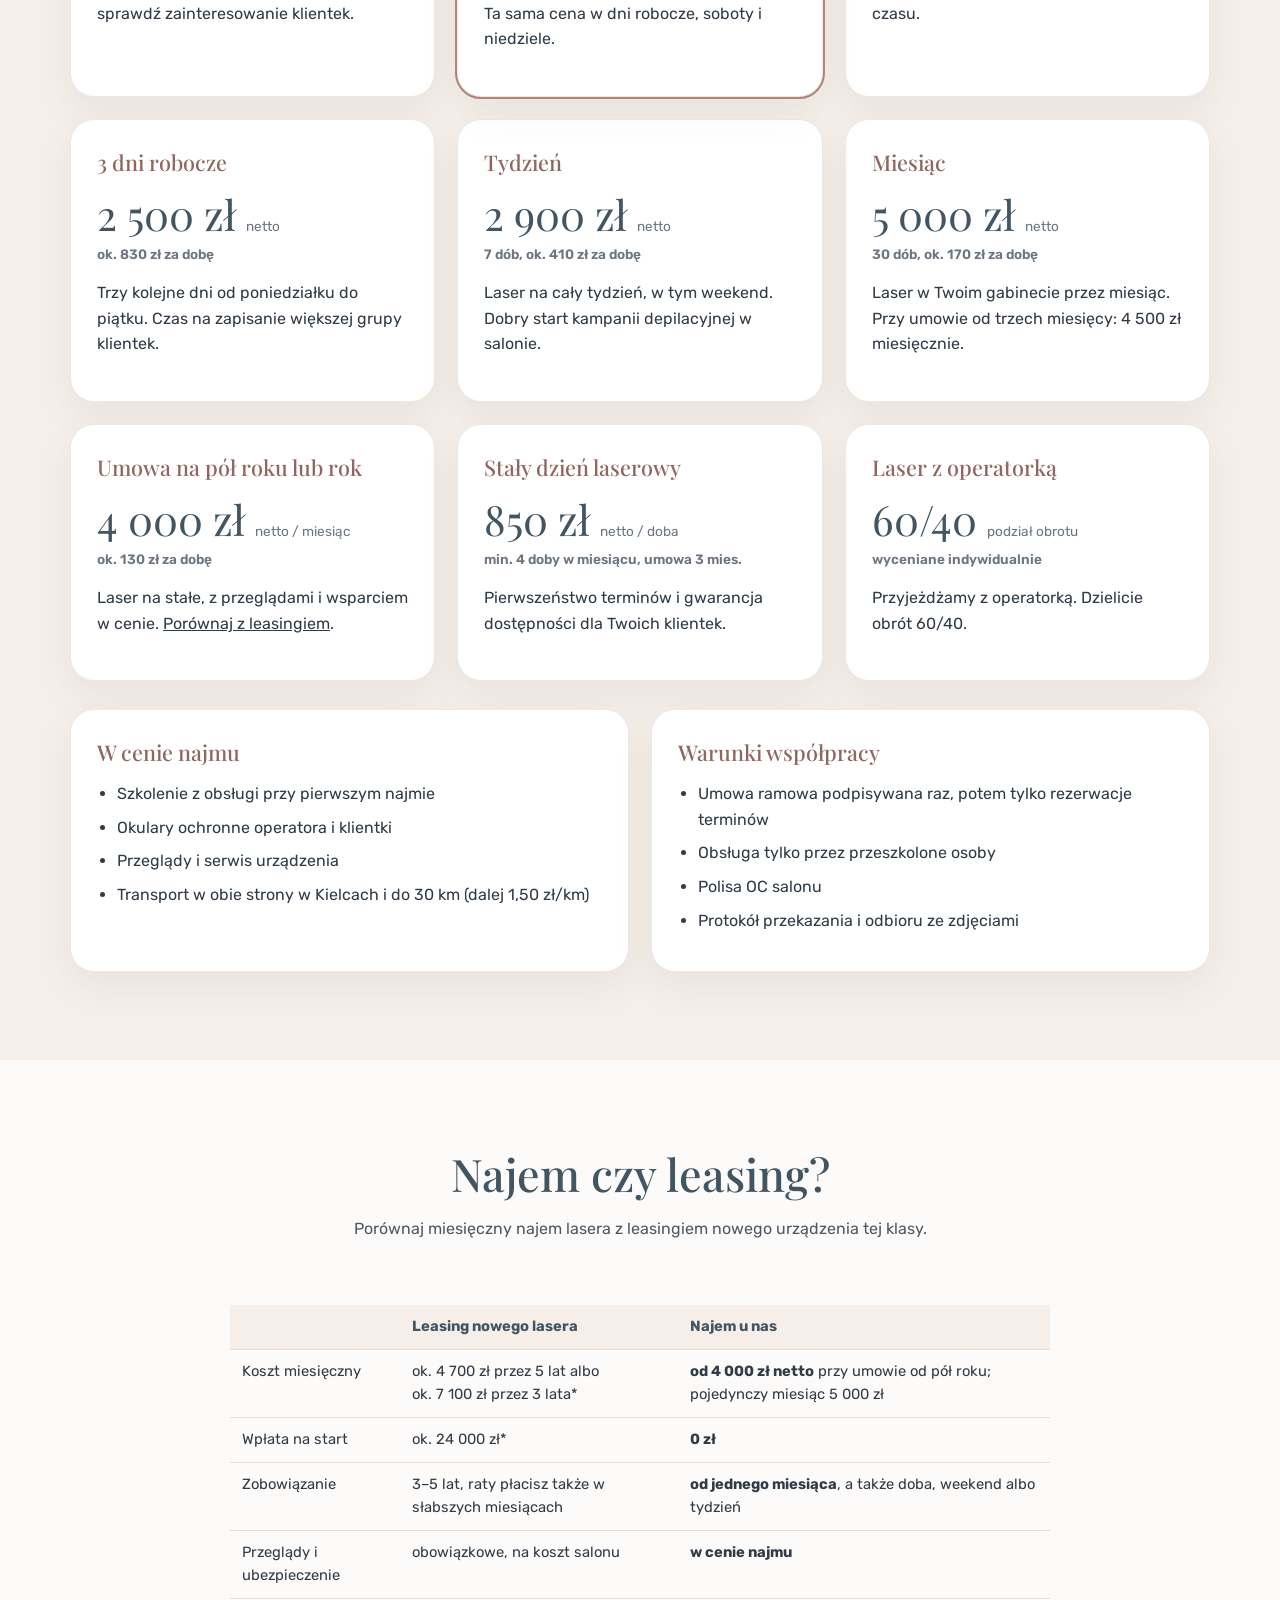
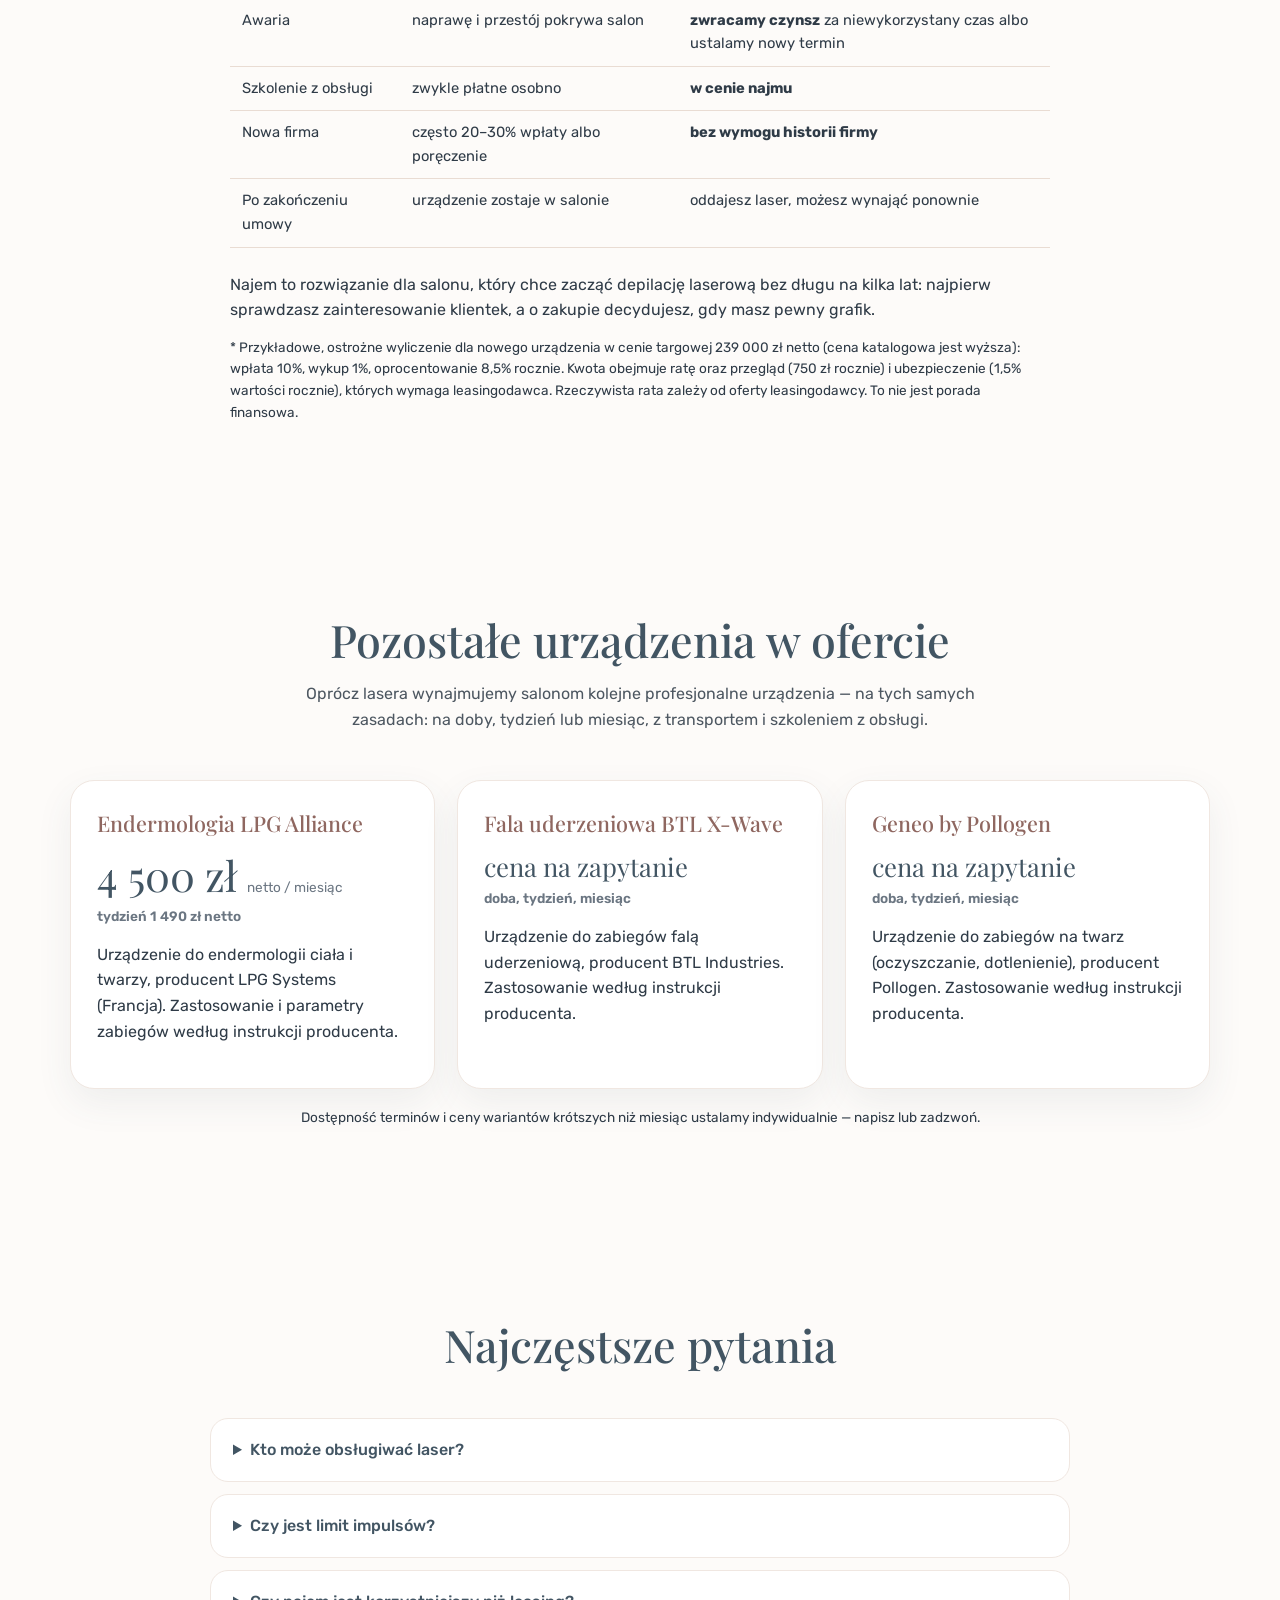
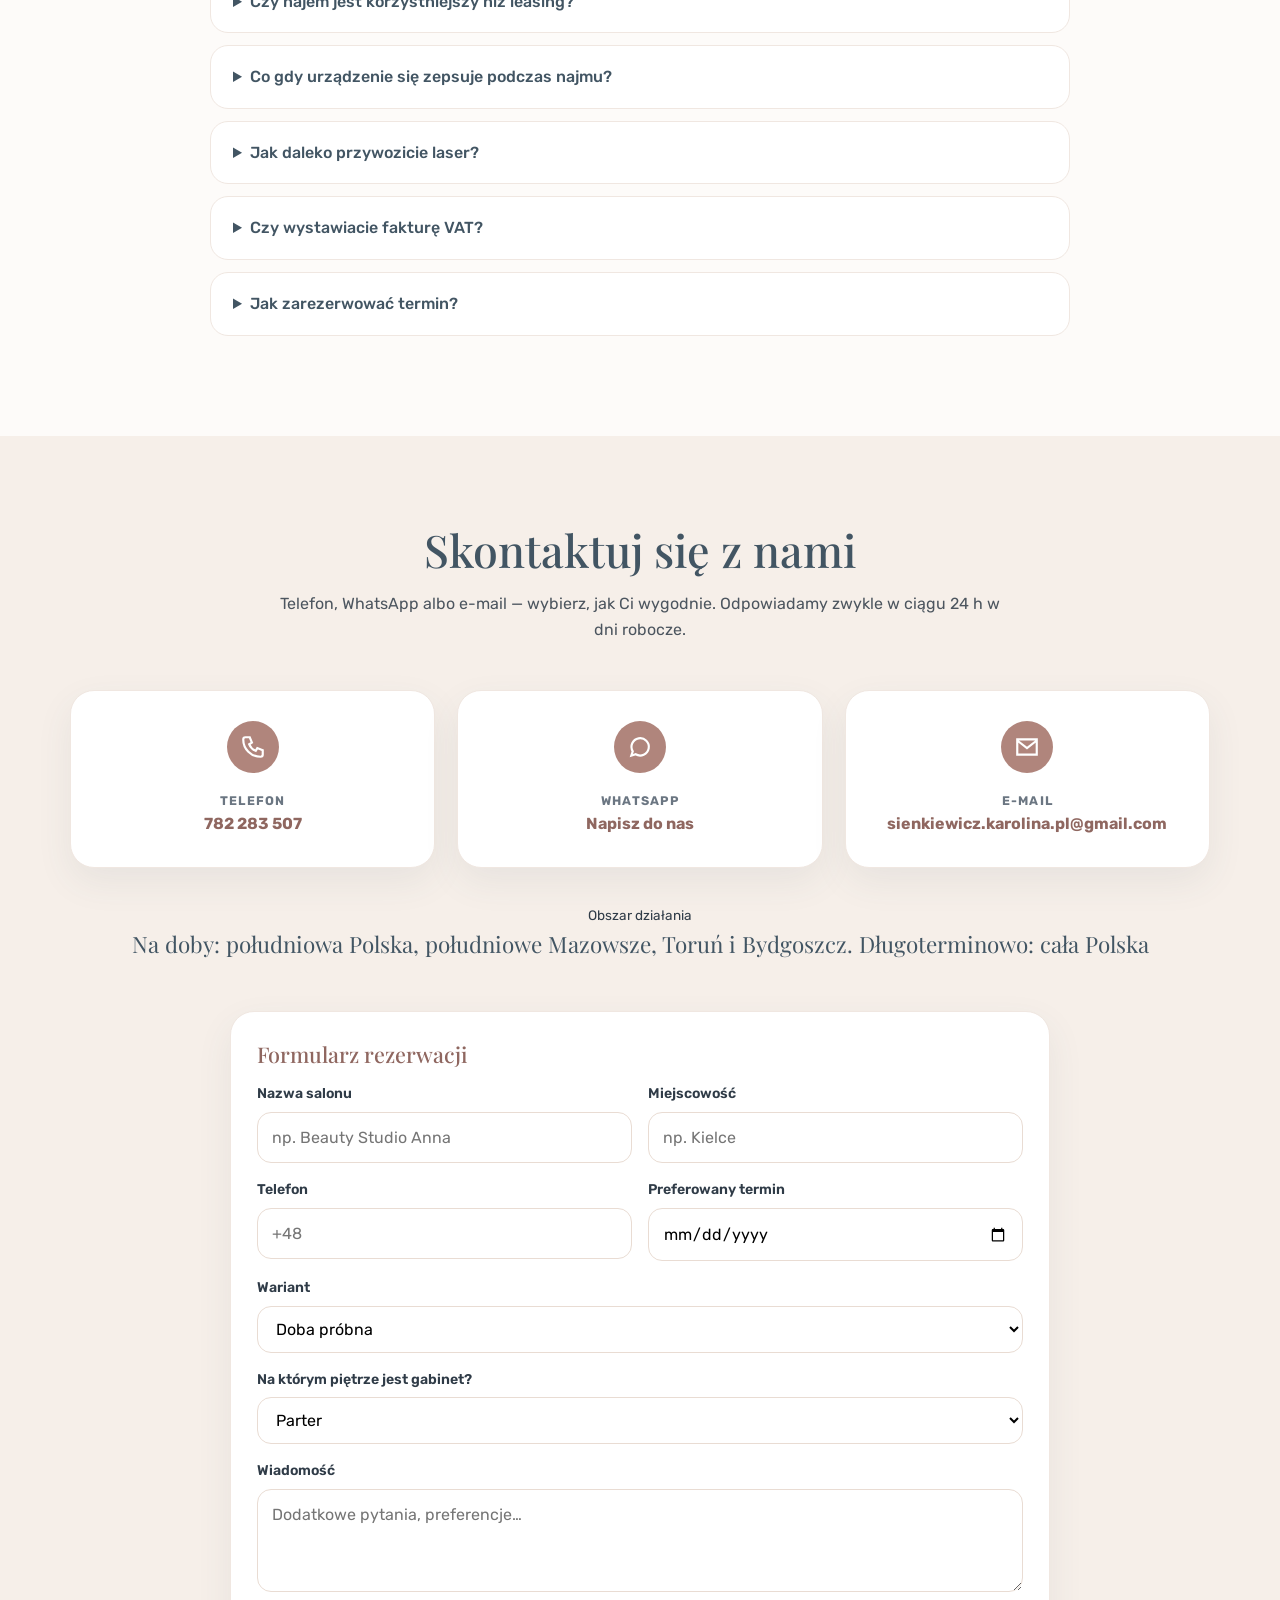
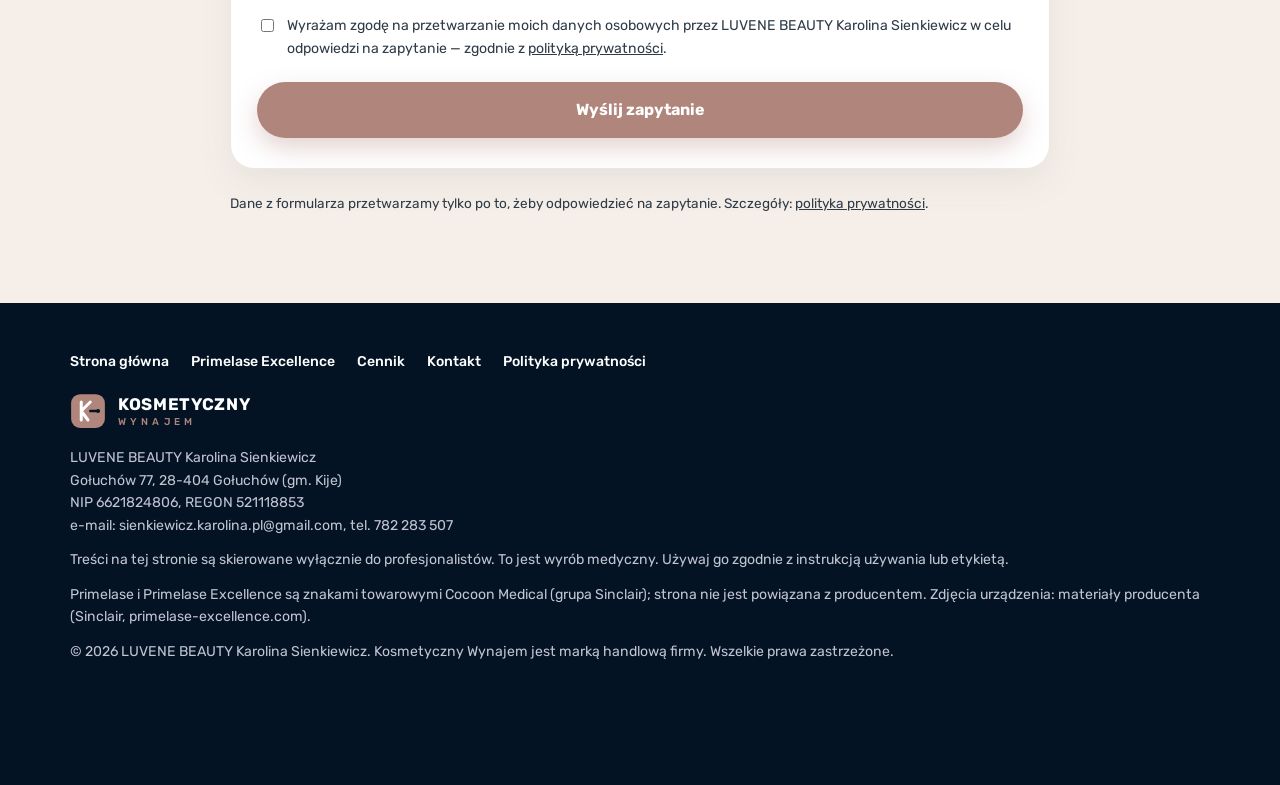
==== commit 6dc039fd: "Podgląd prototypu: nowy obszar działania (prośba Karoliny) Co-Authored-By: Claude Fable 5.2 <noreply" ====
--- a/prototyp/index.html
+++ b/prototyp/index.html
@@ -67,6 +67,7 @@
   <section class="hero" id="start">
     <div class="kontener hero-uklad">
       <div>
+        <p class="nadtytul">Wynajem urządzeń kosmetycznych · na doby w południowej Polsce, długoterminowo w całej Polsce</p>
         <h1>Laser medyczny Primelase Excellence w Twoim salonie</h1>
         <p class="lead">Na dzień, weekend albo tydzień. Bez kosztownej inwestycji w sprzęt. Szkolenie z obsługi w cenie najmu, transport w Kielcach i do 30 km w cenie.</p>
         <div class="przyciski">
@@ -367,7 +368,7 @@
       </details>
       <details>
         <summary>Jak daleko przywozicie laser?</summary>
-        <p>Działamy w całym województwie świętokrzyskim. Transport w Kielcach i do 30 km jest w cenie, dalej doliczamy 1,50 zł/km.</p>
+        <p>Na doby dowozimy urządzenia w południowej Polsce, w południowej części województwa mazowieckiego oraz do Torunia i Bydgoszczy. Najem długoterminowy realizujemy w całej Polsce. Transport w Kielcach i do 30 km jest w cenie, dalej doliczamy 1,50 zł/km.</p>
       </details>
       <details>
         <summary>Czy wystawiacie fakturę VAT?</summary>
@@ -404,7 +405,7 @@
           <div class="wartosc">sienkiewicz.karolina.pl@gmail.com</div>
         </a>
       </div>
-      <div class="obszar"><span class="maly">Obszar działania</span><strong>Województwo świętokrzyskie</strong></div>
+      <div class="obszar"><span class="maly">Obszar działania</span><strong>Na doby: południowa Polska, południowe Mazowsze, Toruń i Bydgoszcz. Długoterminowo: cała Polska</strong></div>
 
       <div class="kafel" style="max-width:820px; margin-inline:auto;">
         <h3>Formularz rezerwacji</h3>
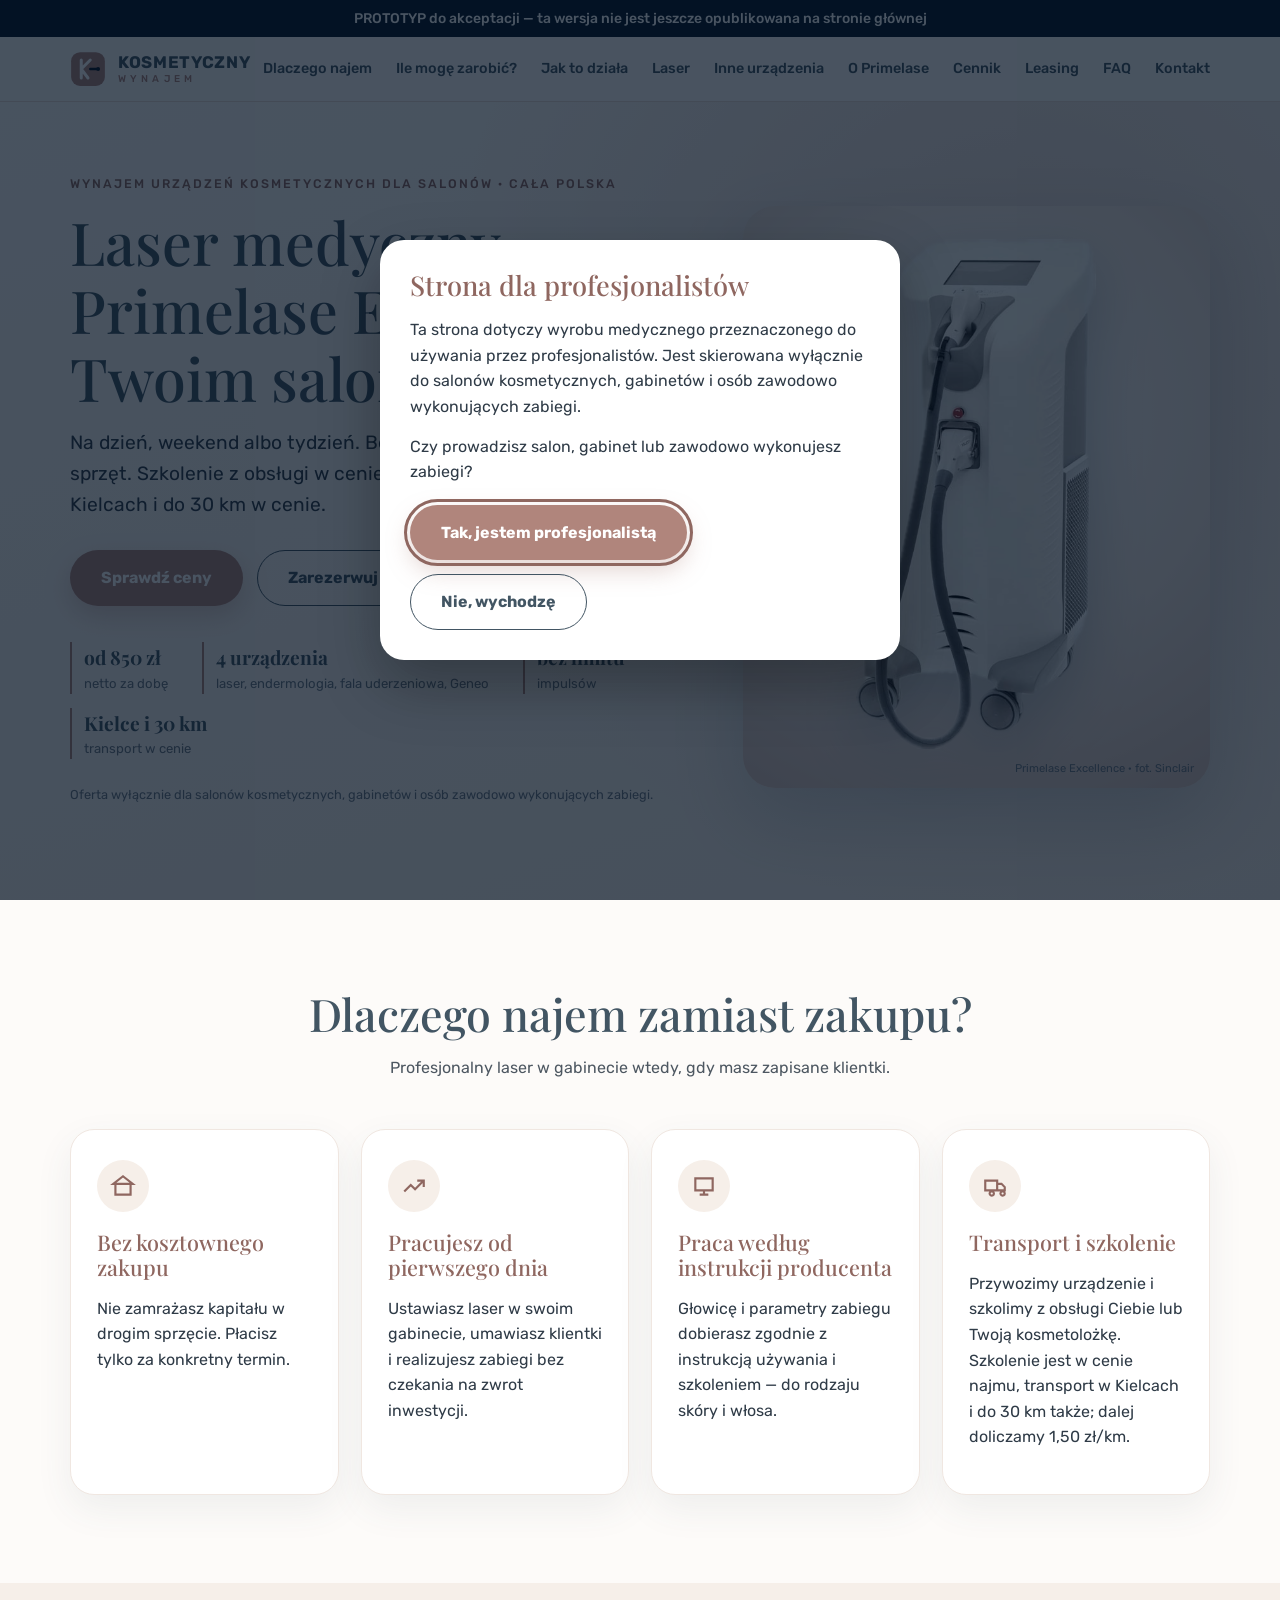
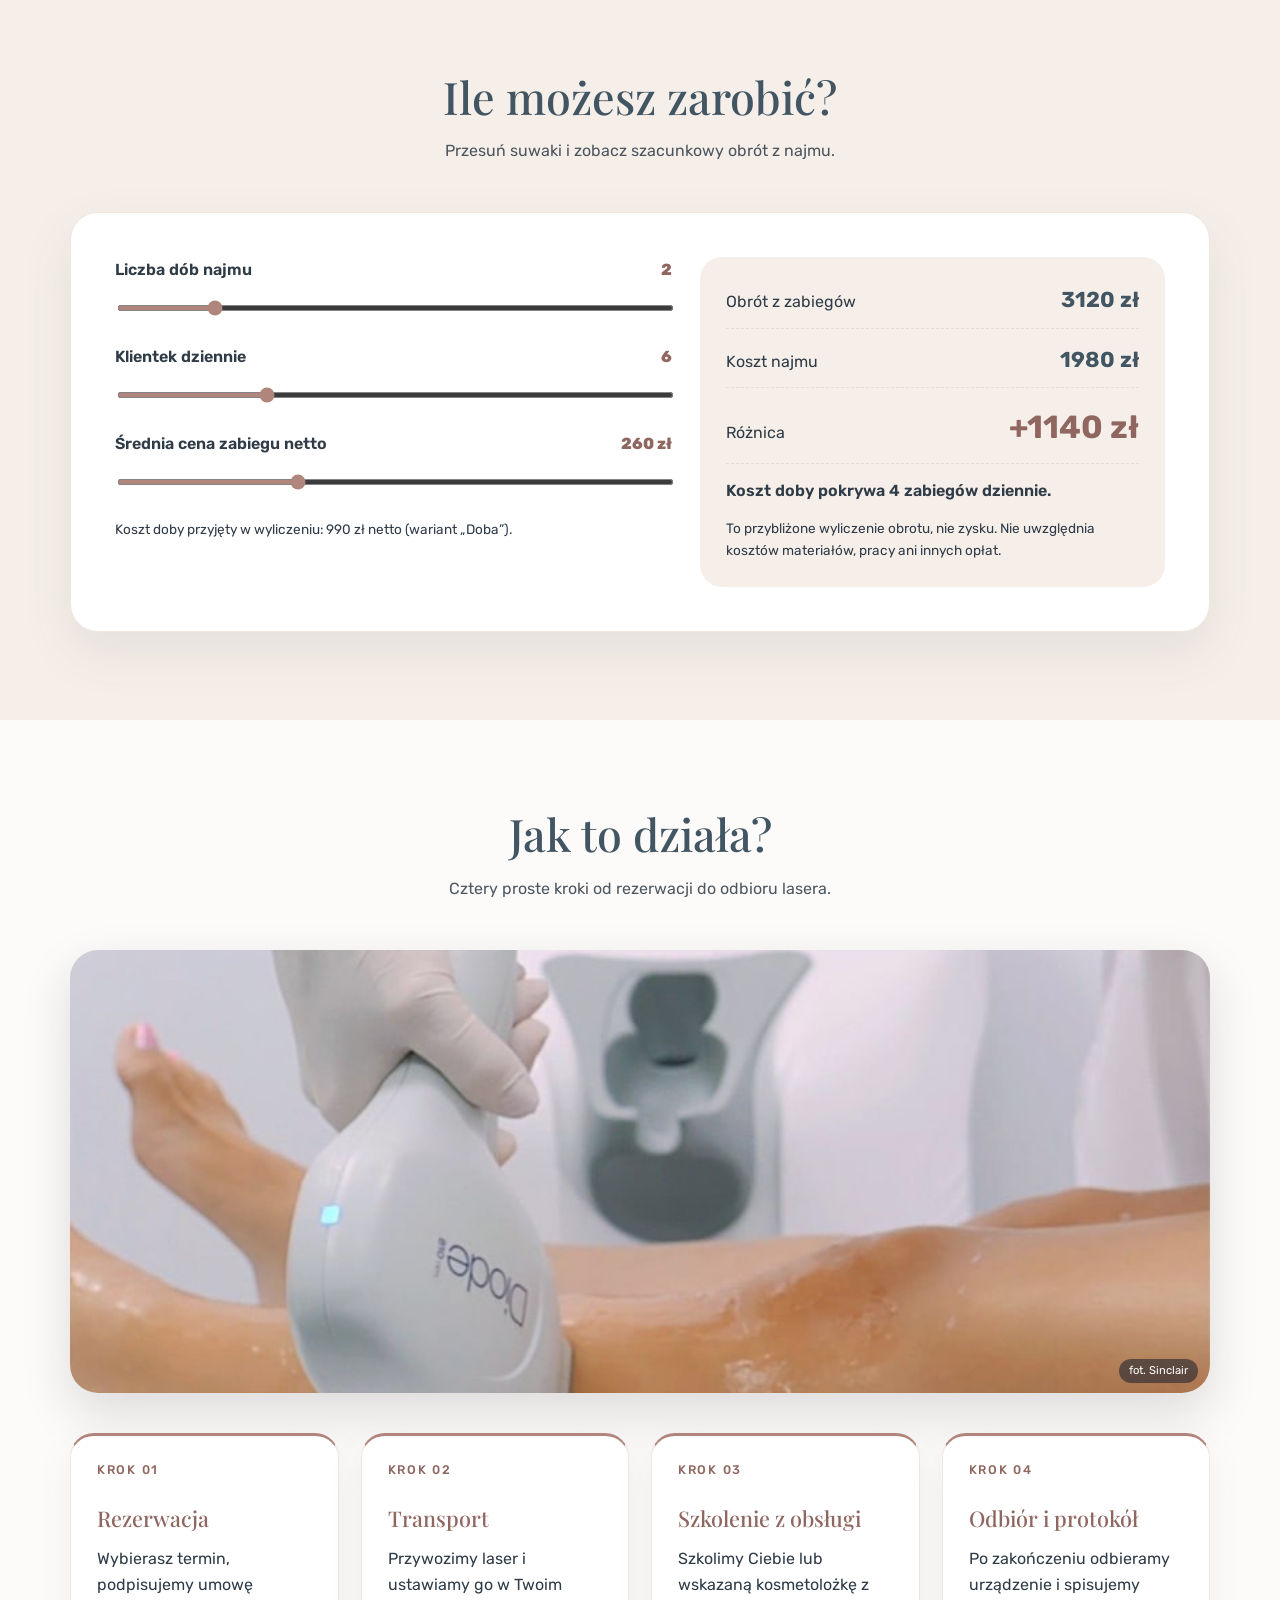
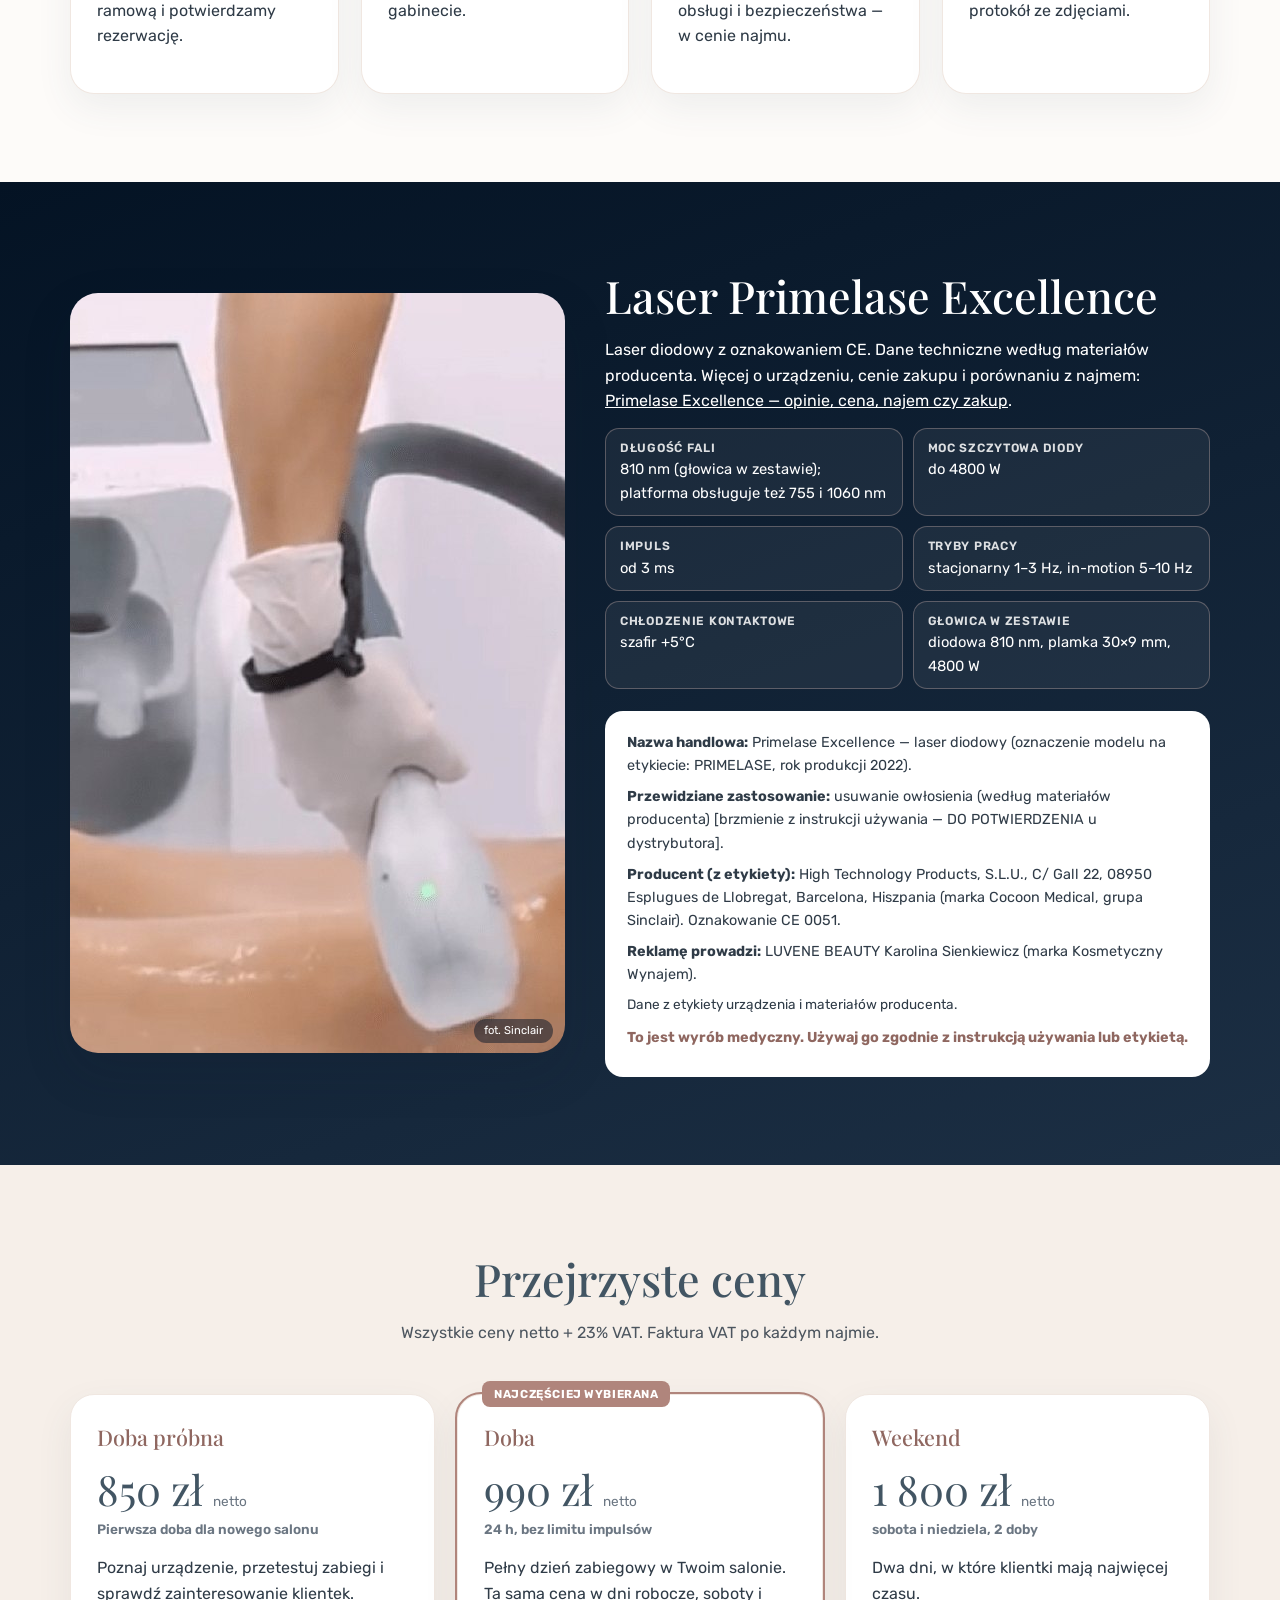
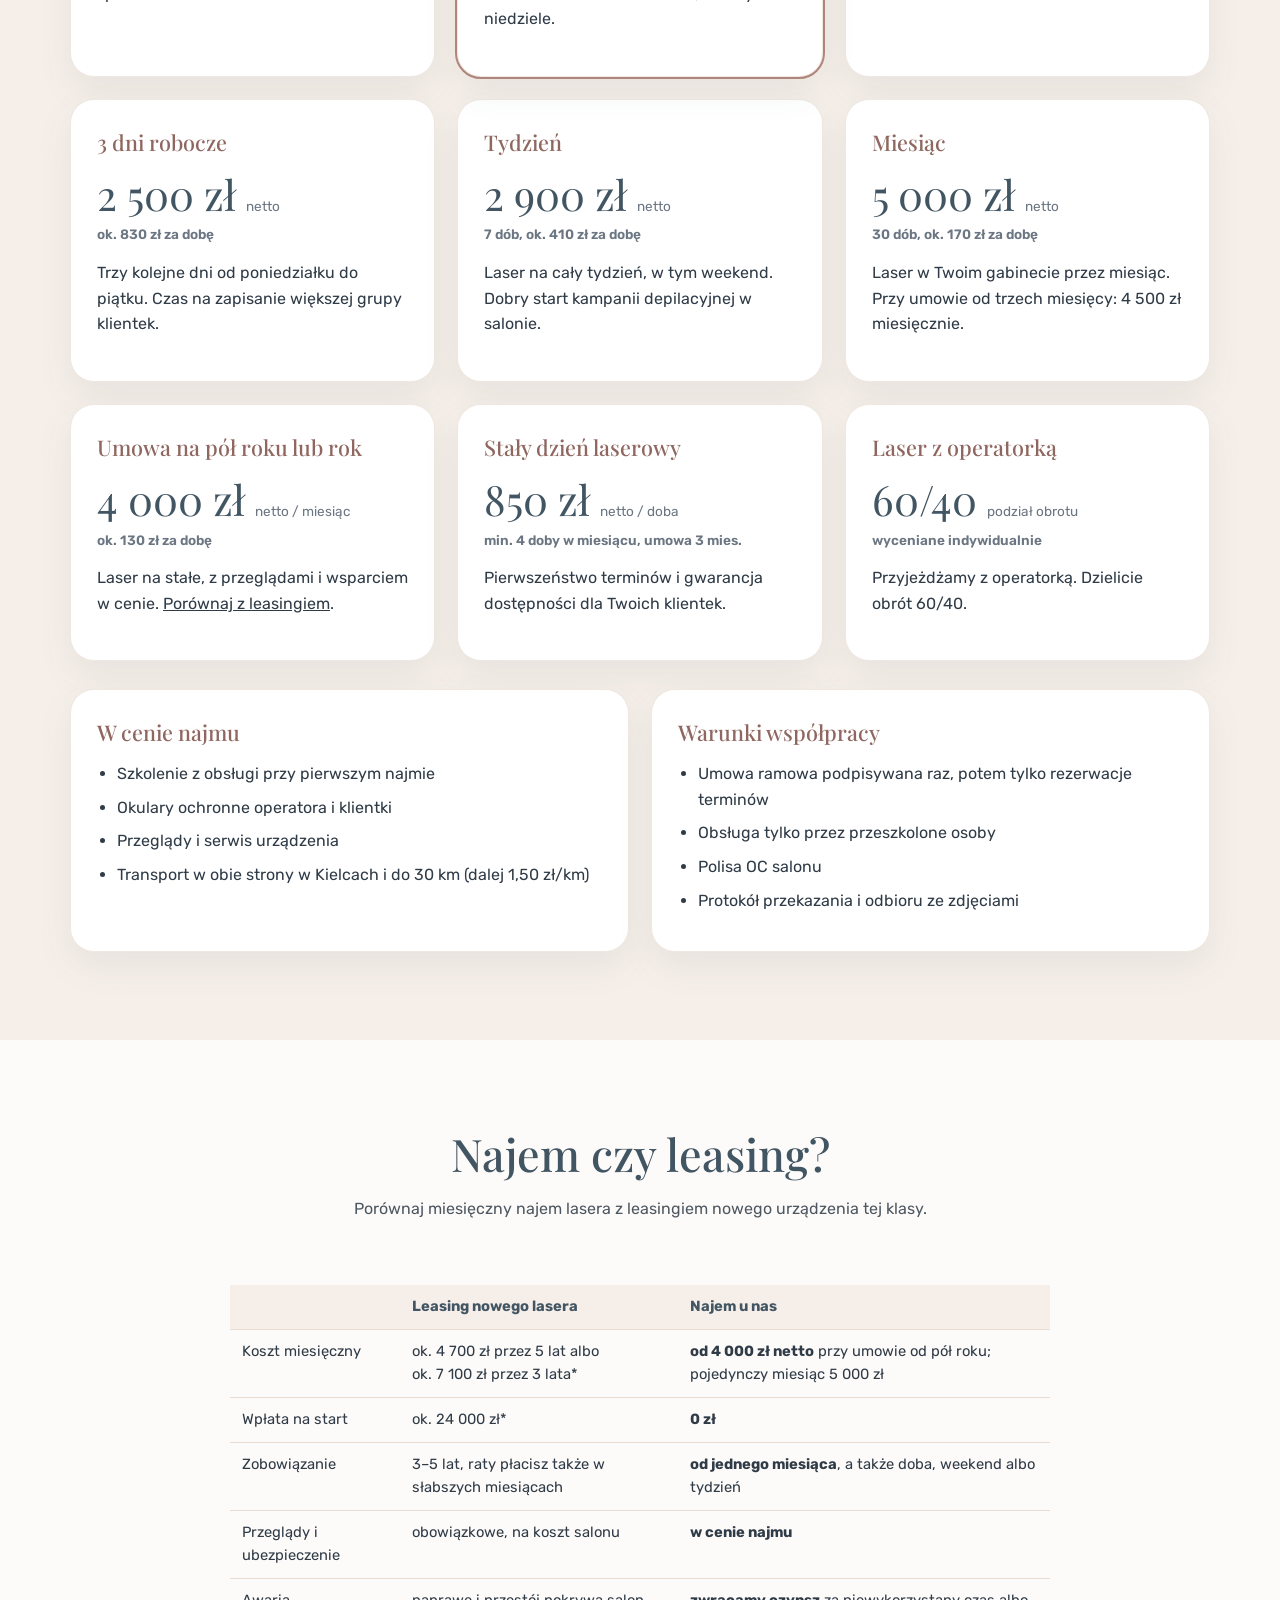
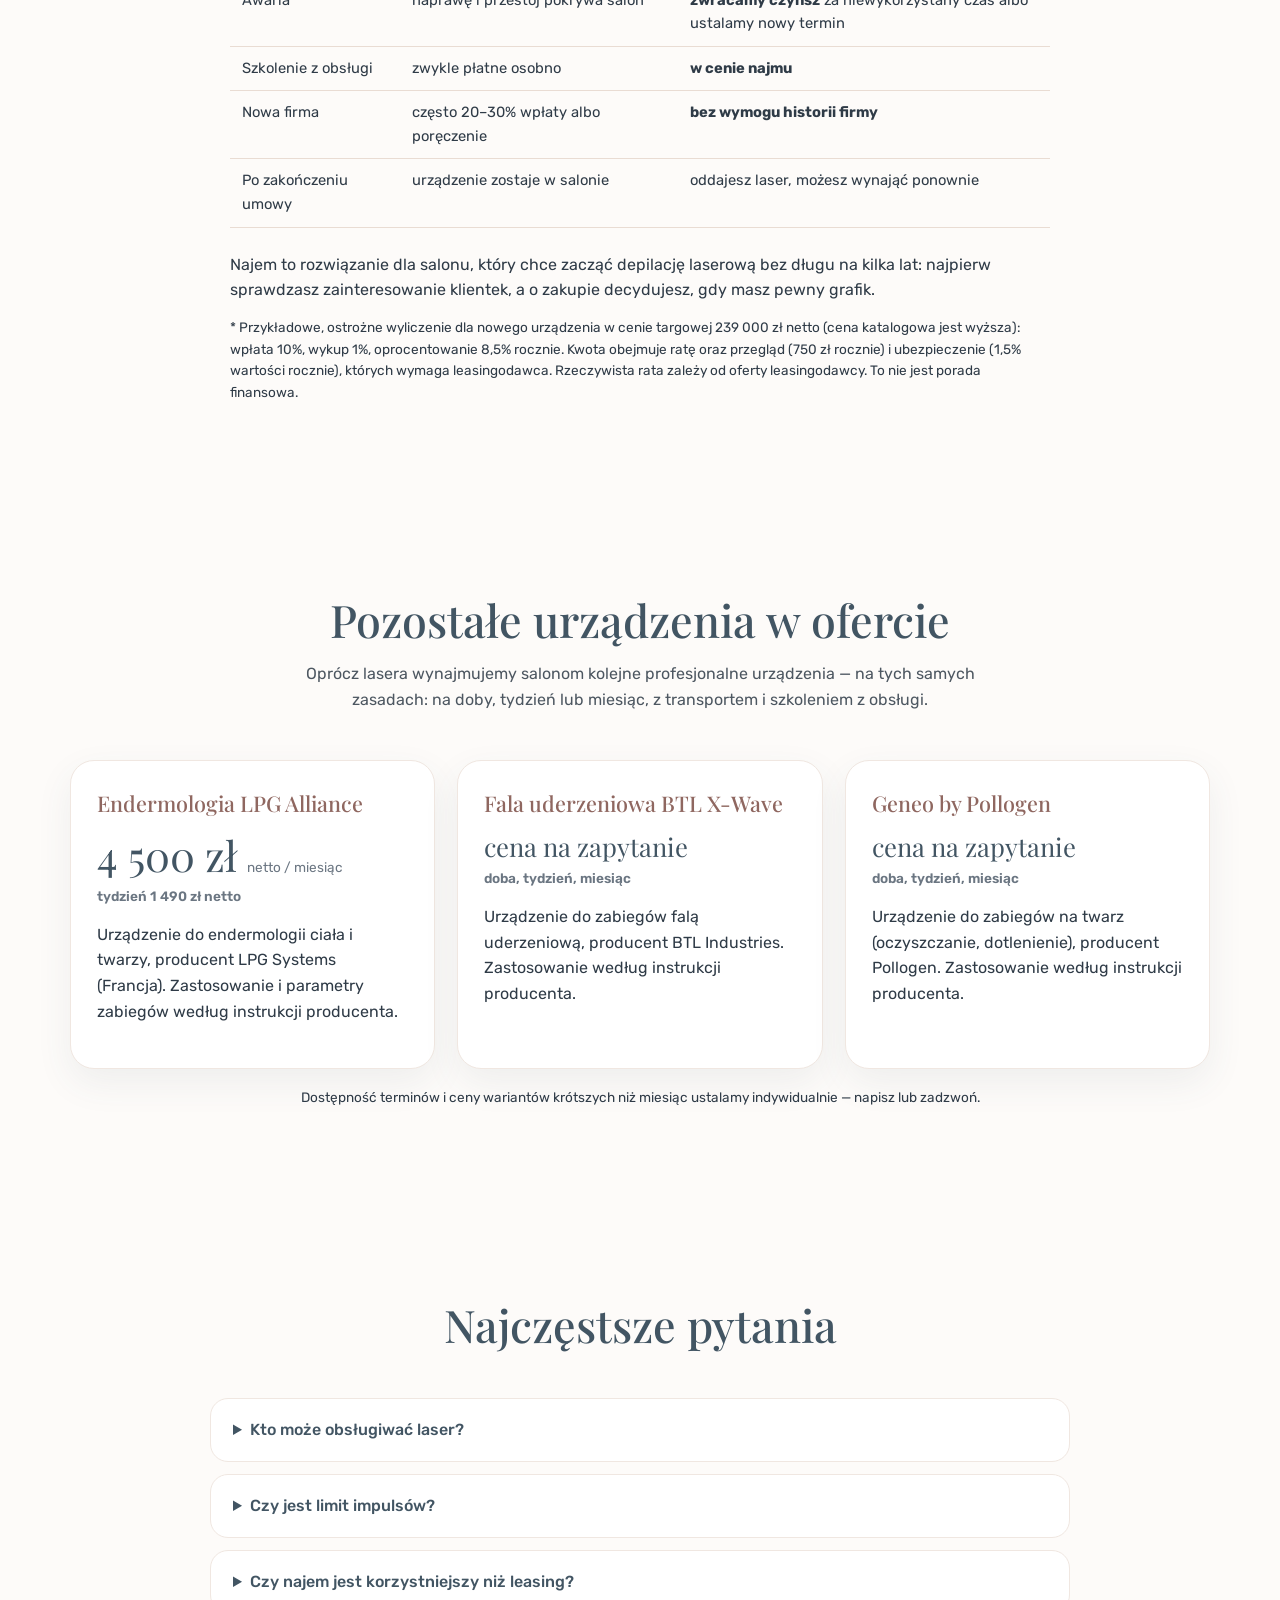
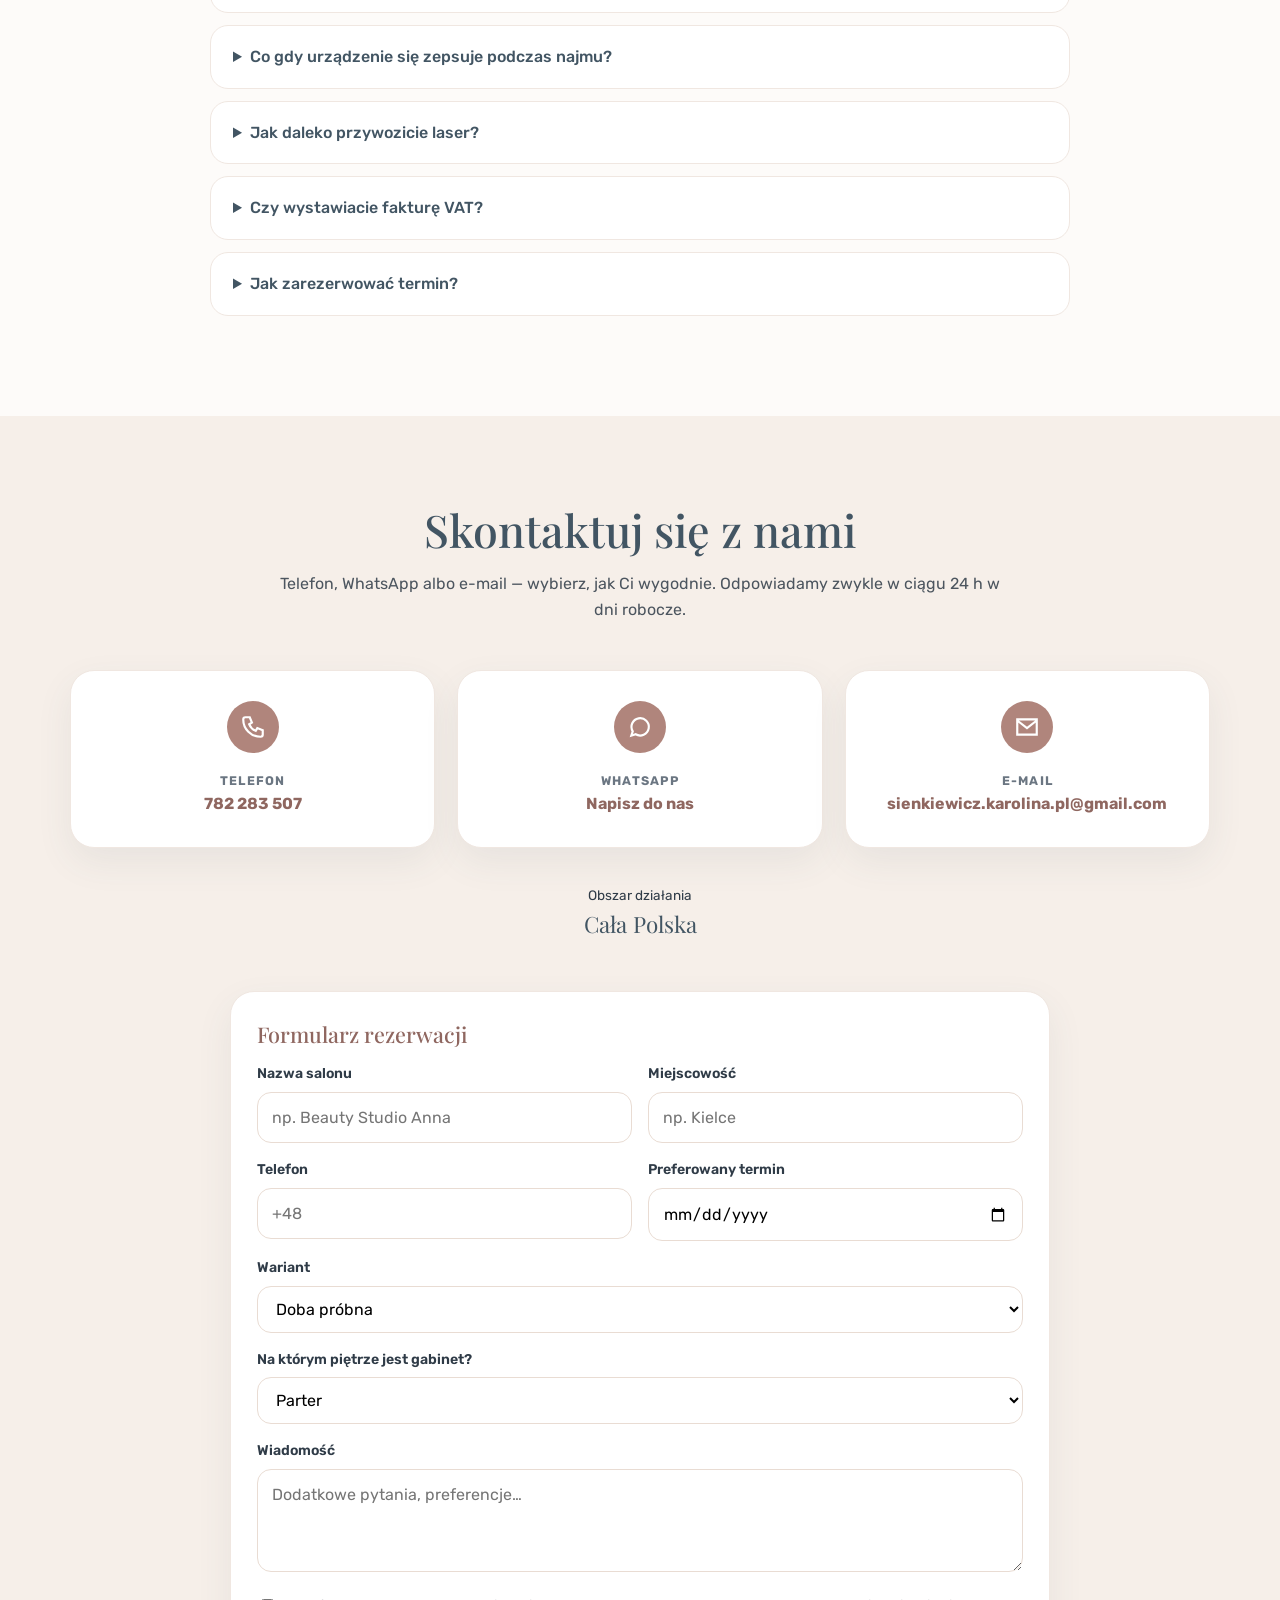
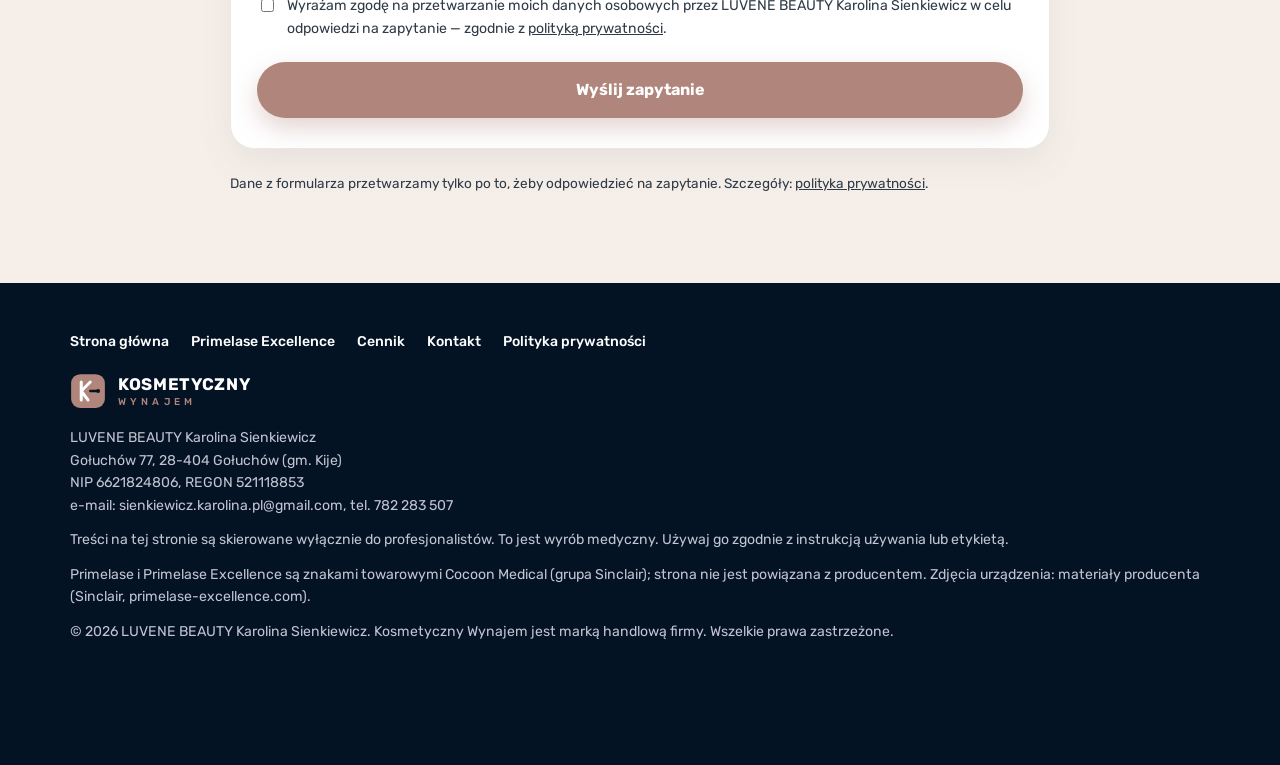
==== commit 966c4189: "Podgląd prototypu: krótka linia nad nagłówkiem Co-Authored-By: Claude Fable 5.2 <noreply@anthropic.c" ====
--- a/prototyp/index.html
+++ b/prototyp/index.html
@@ -67,7 +67,7 @@
   <section class="hero" id="start">
     <div class="kontener hero-uklad">
       <div>
-        <p class="nadtytul">Wynajem urządzeń kosmetycznych · na doby w południowej Polsce, długoterminowo w całej Polsce</p>
+        <p class="nadtytul">Wynajem urządzeń kosmetycznych dla salonów · cała Polska</p>
         <h1>Laser medyczny Primelase Excellence w Twoim salonie</h1>
         <p class="lead">Na dzień, weekend albo tydzień. Bez kosztownej inwestycji w sprzęt. Szkolenie z obsługi w cenie najmu, transport w Kielcach i do 30 km w cenie.</p>
         <div class="przyciski">
@@ -405,7 +405,7 @@
           <div class="wartosc">sienkiewicz.karolina.pl@gmail.com</div>
         </a>
       </div>
-      <div class="obszar"><span class="maly">Obszar działania</span><strong>Na doby: południowa Polska, południowe Mazowsze, Toruń i Bydgoszcz. Długoterminowo: cała Polska</strong></div>
+      <div class="obszar"><span class="maly">Obszar działania</span><strong>Cała Polska</strong></div>
 
       <div class="kafel" style="max-width:820px; margin-inline:auto;">
         <h3>Formularz rezerwacji</h3>
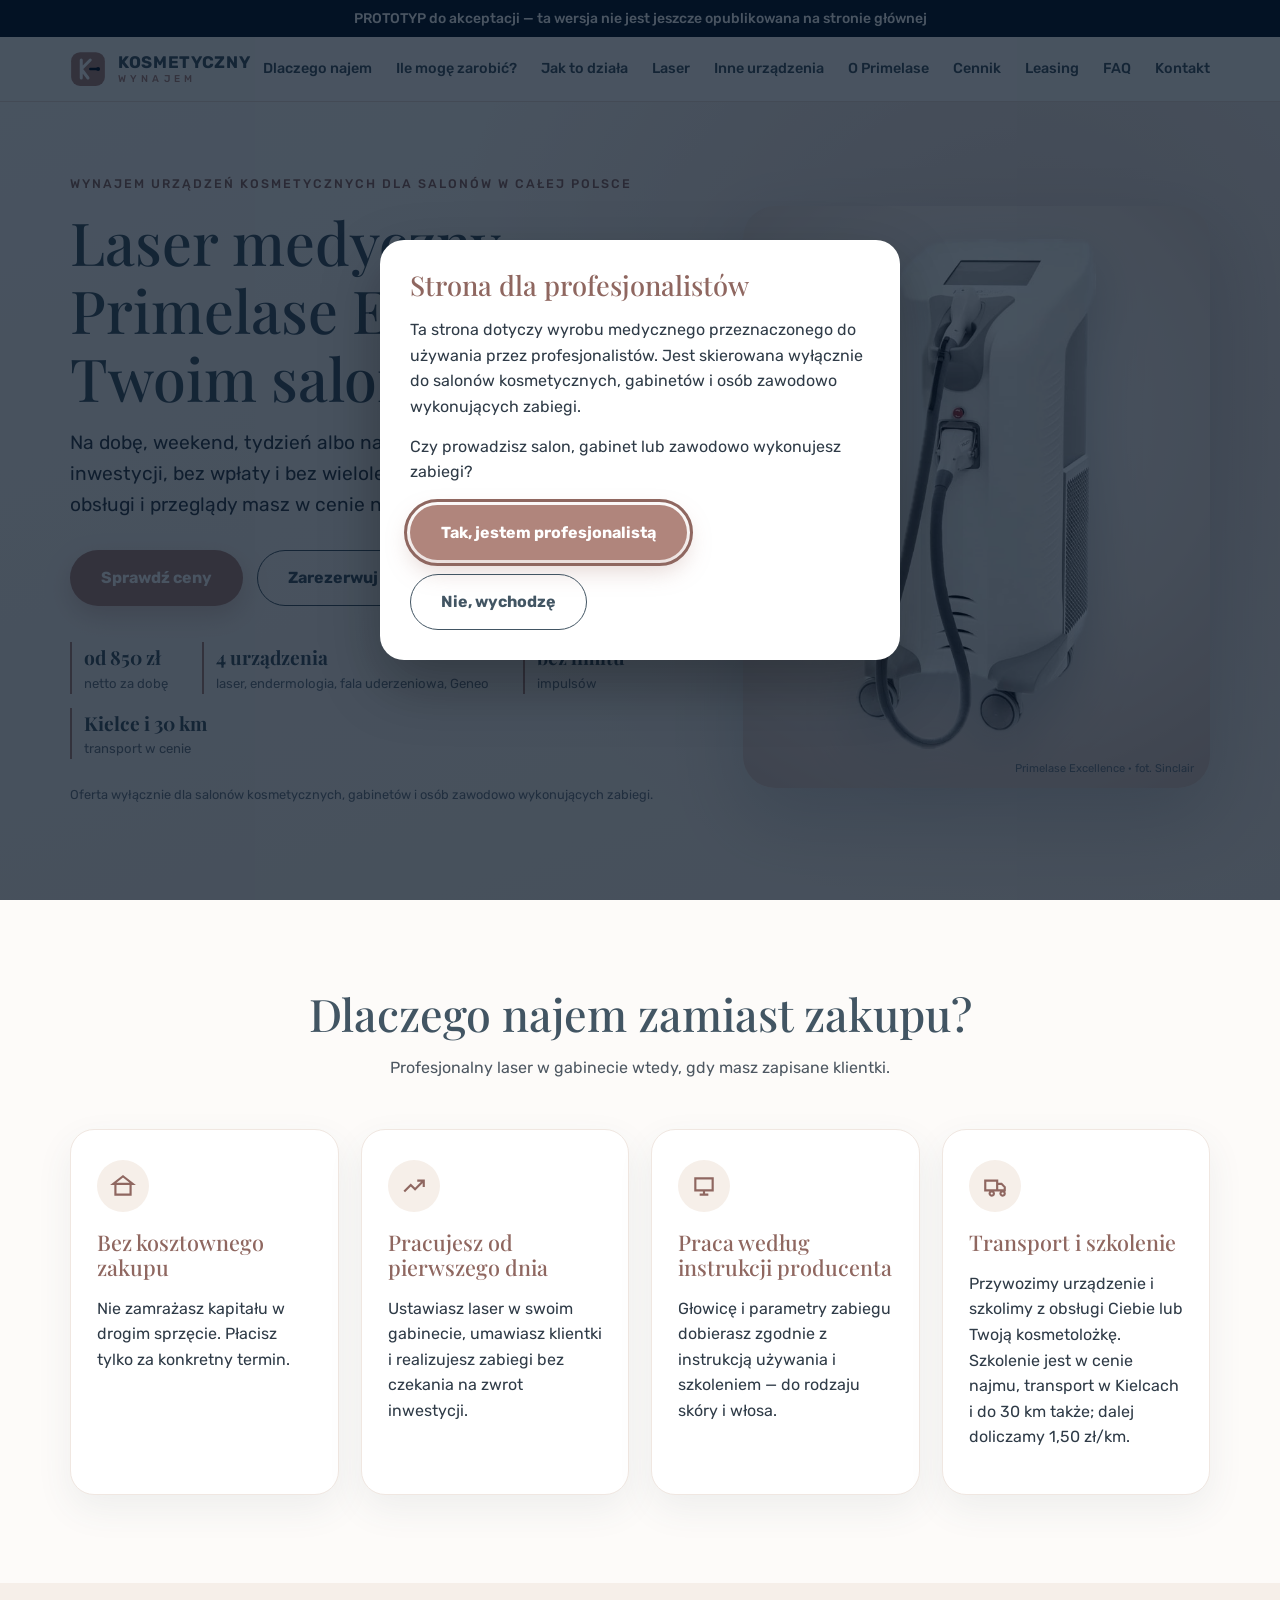
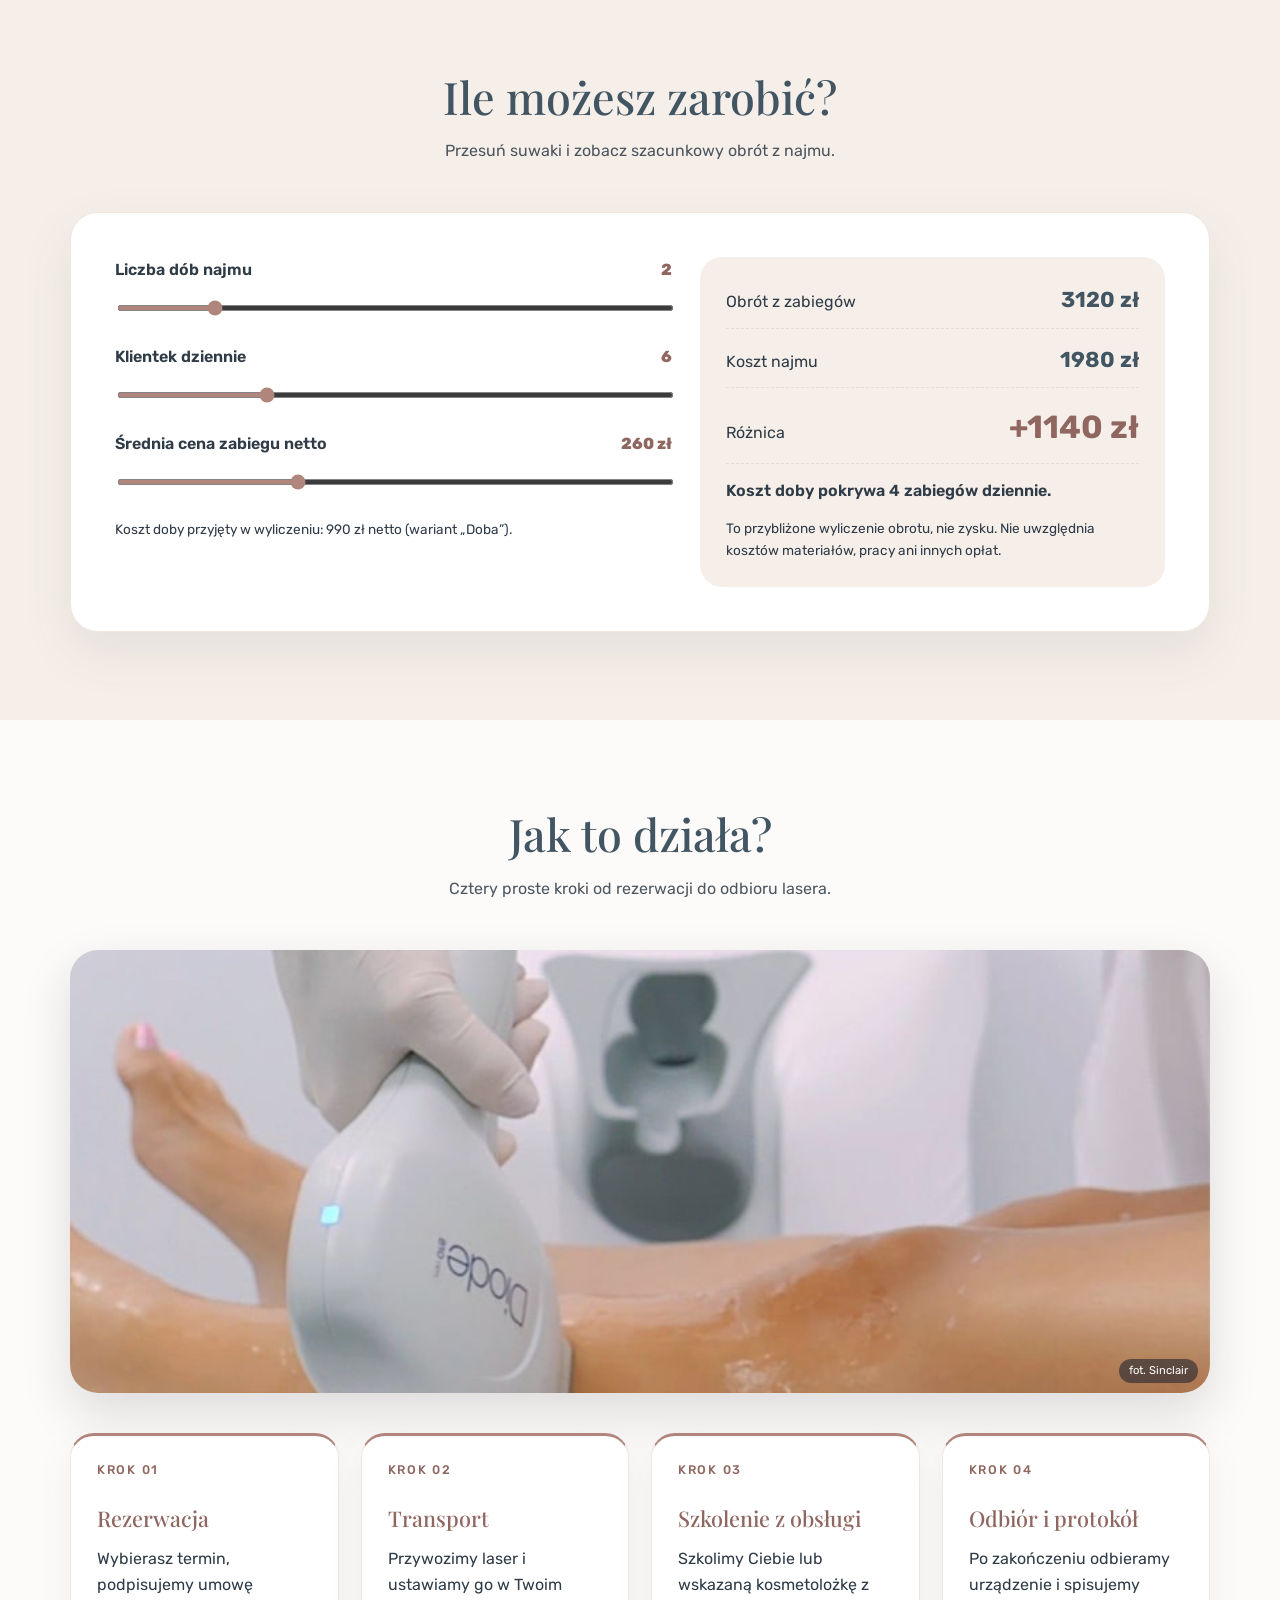
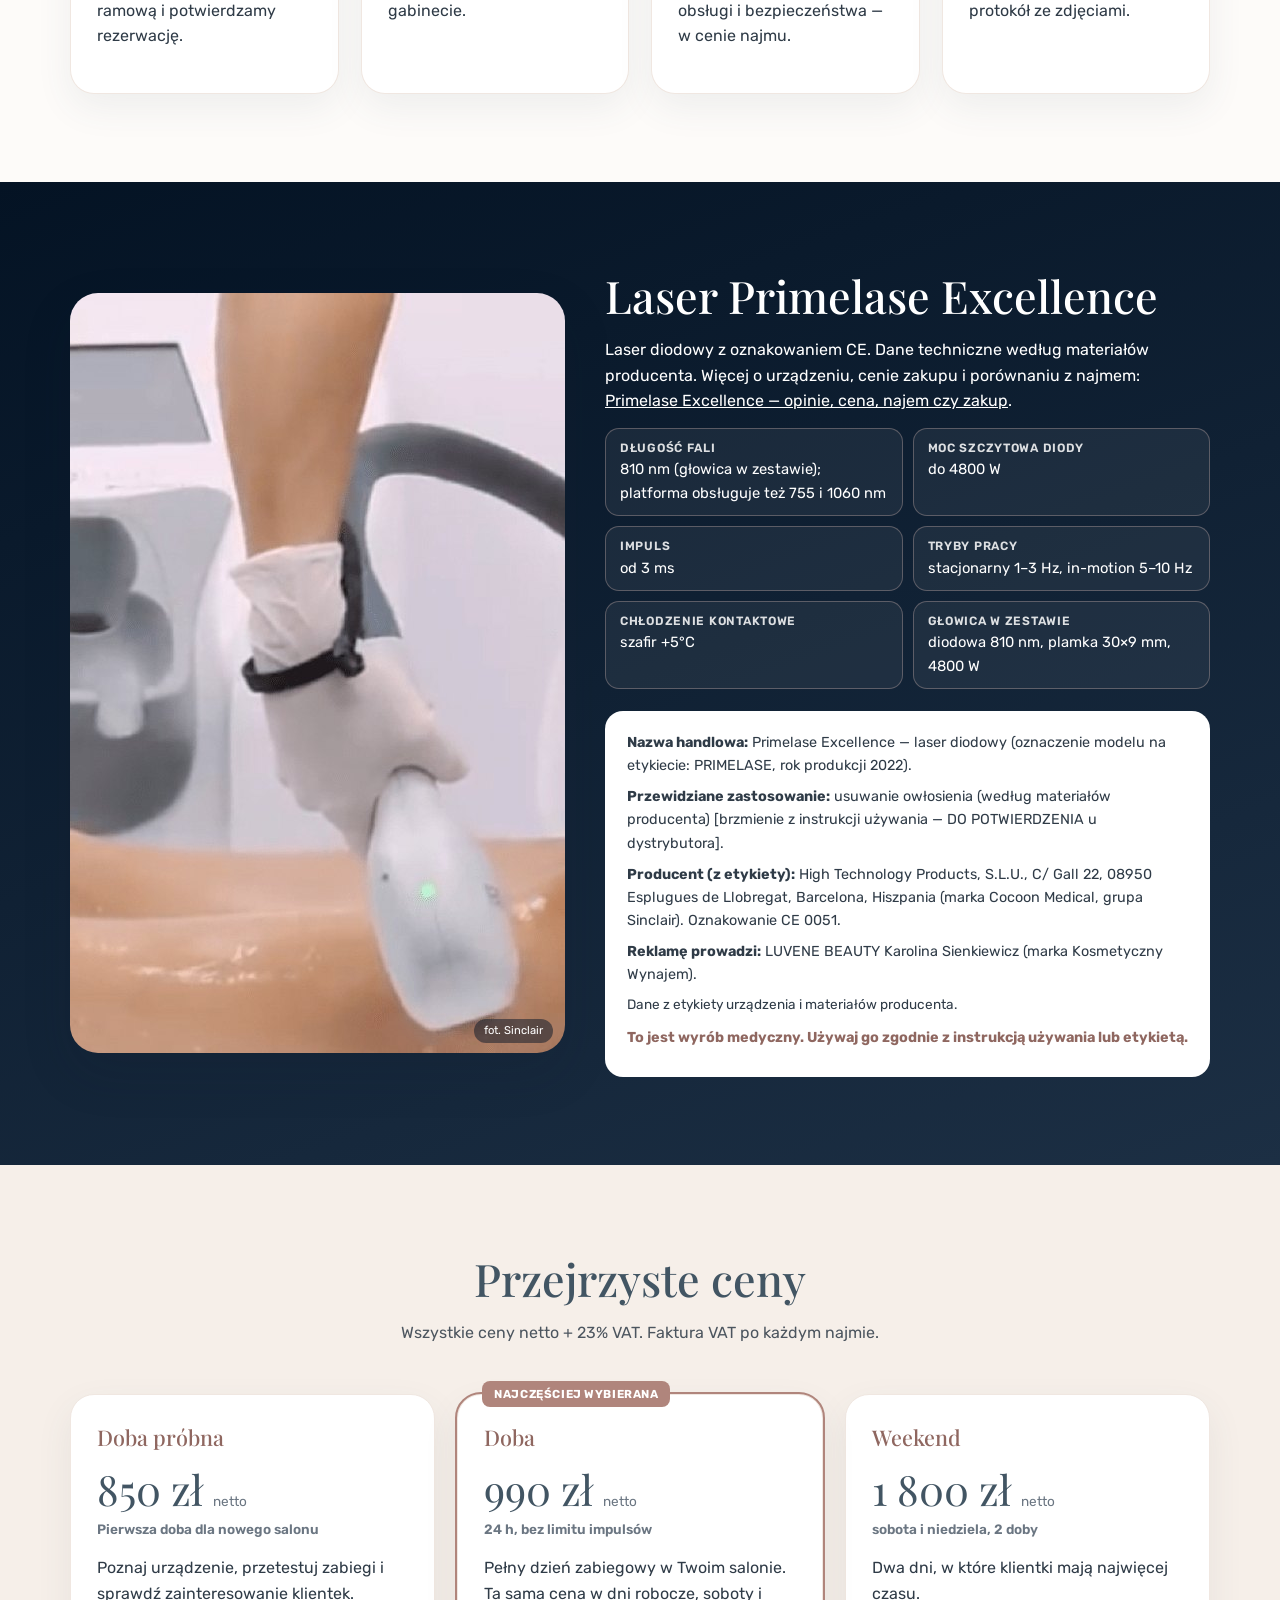
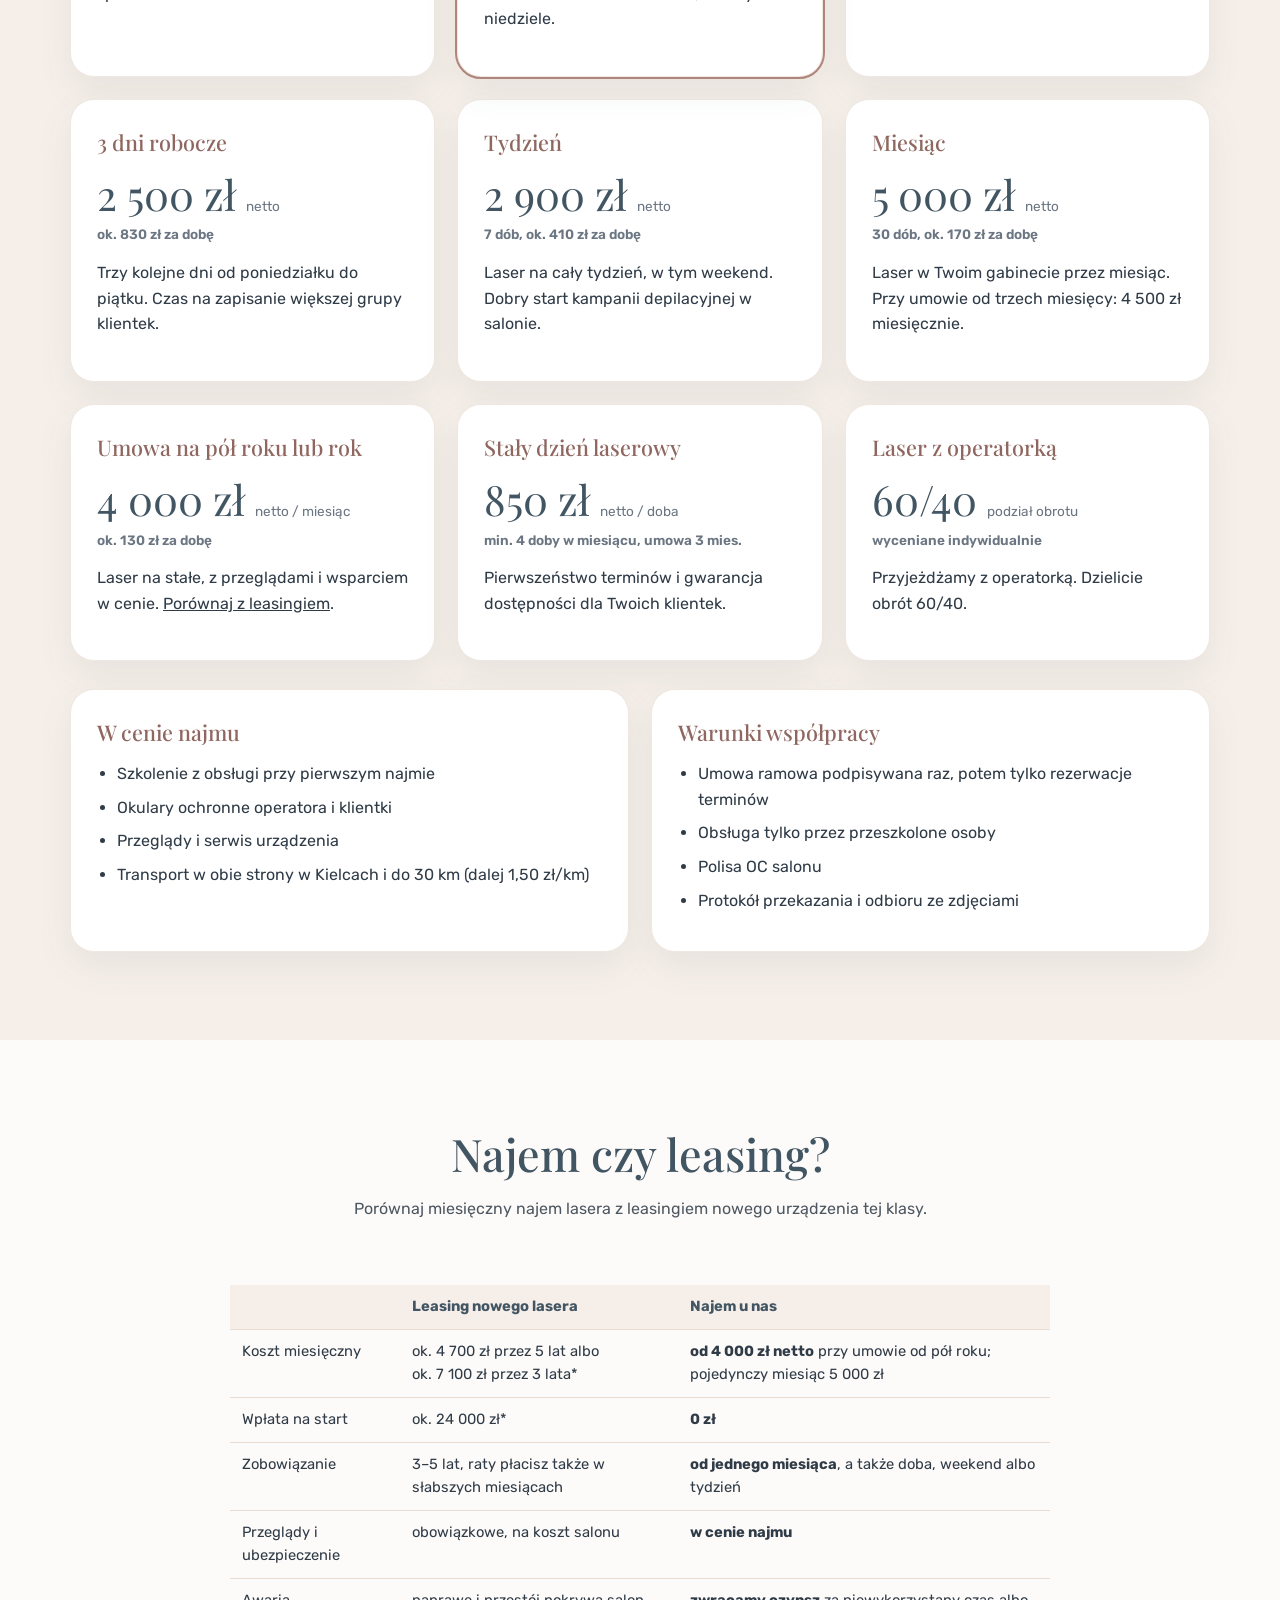
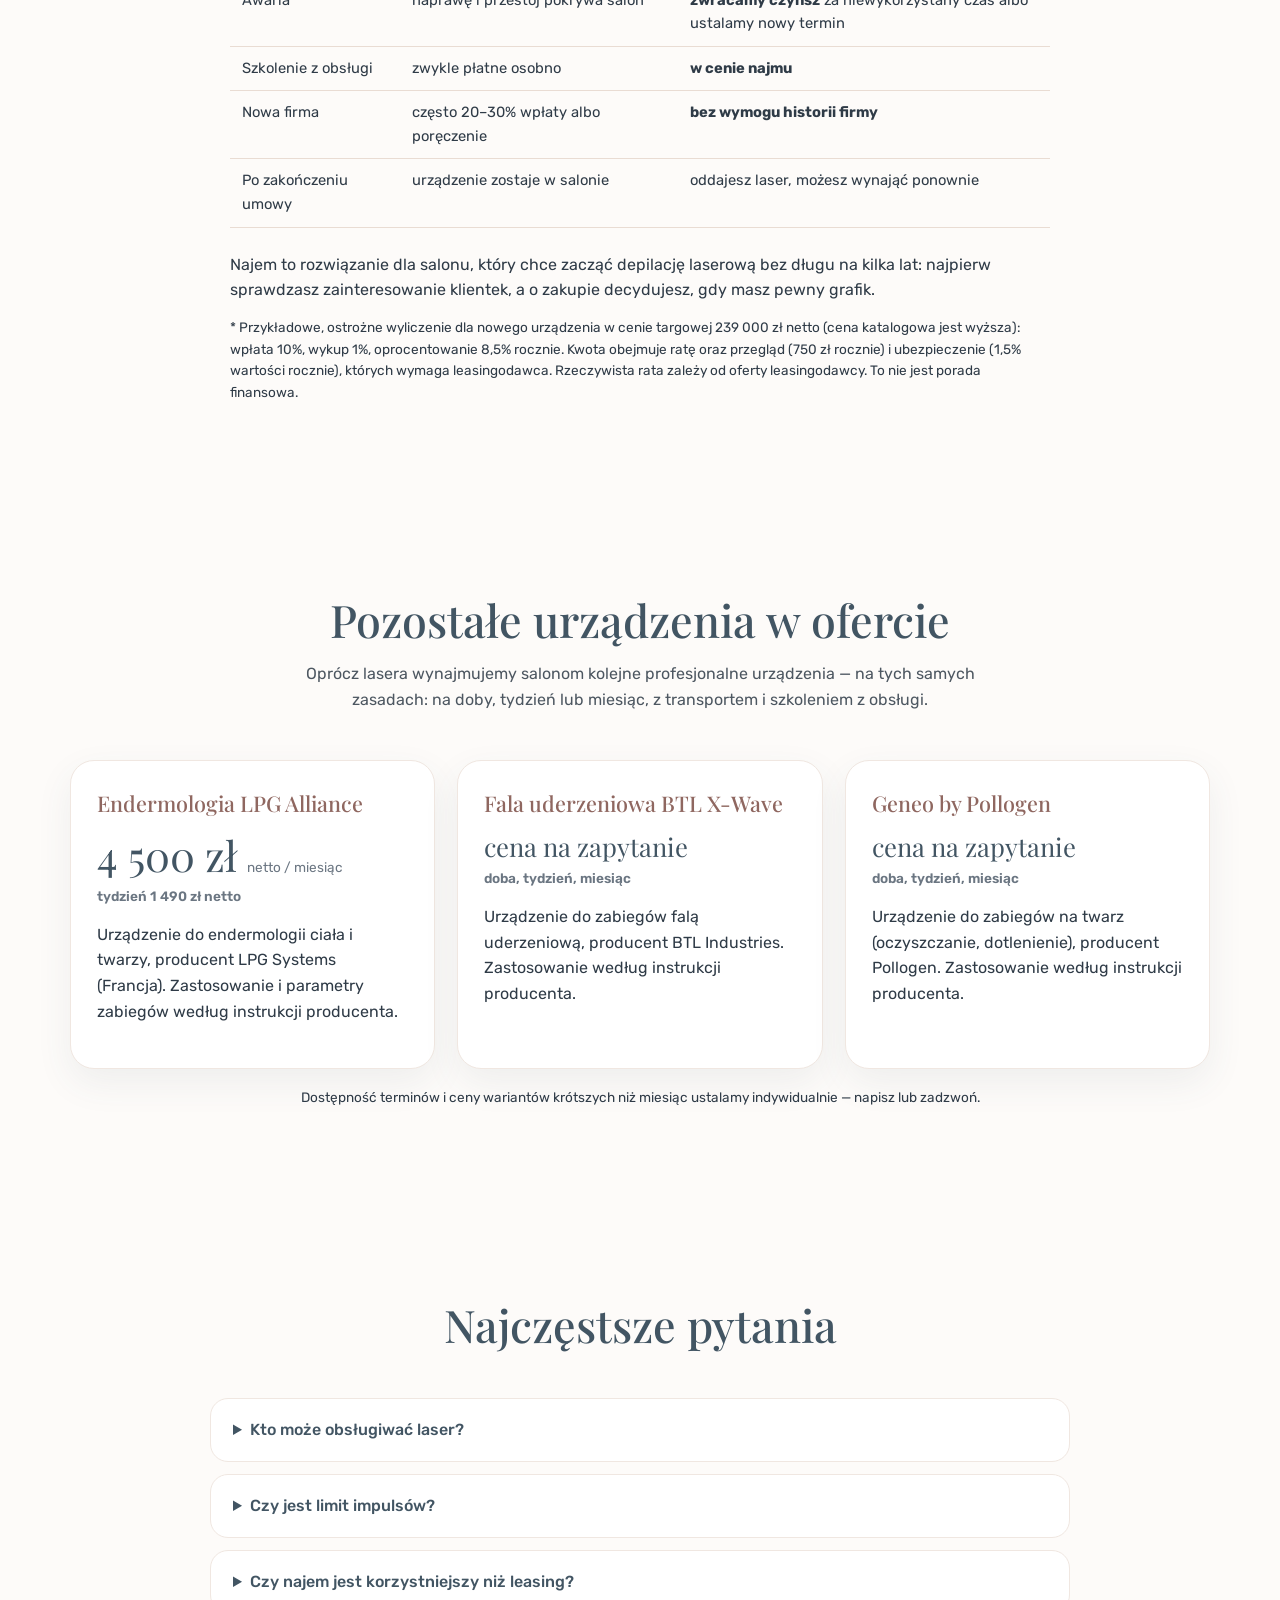
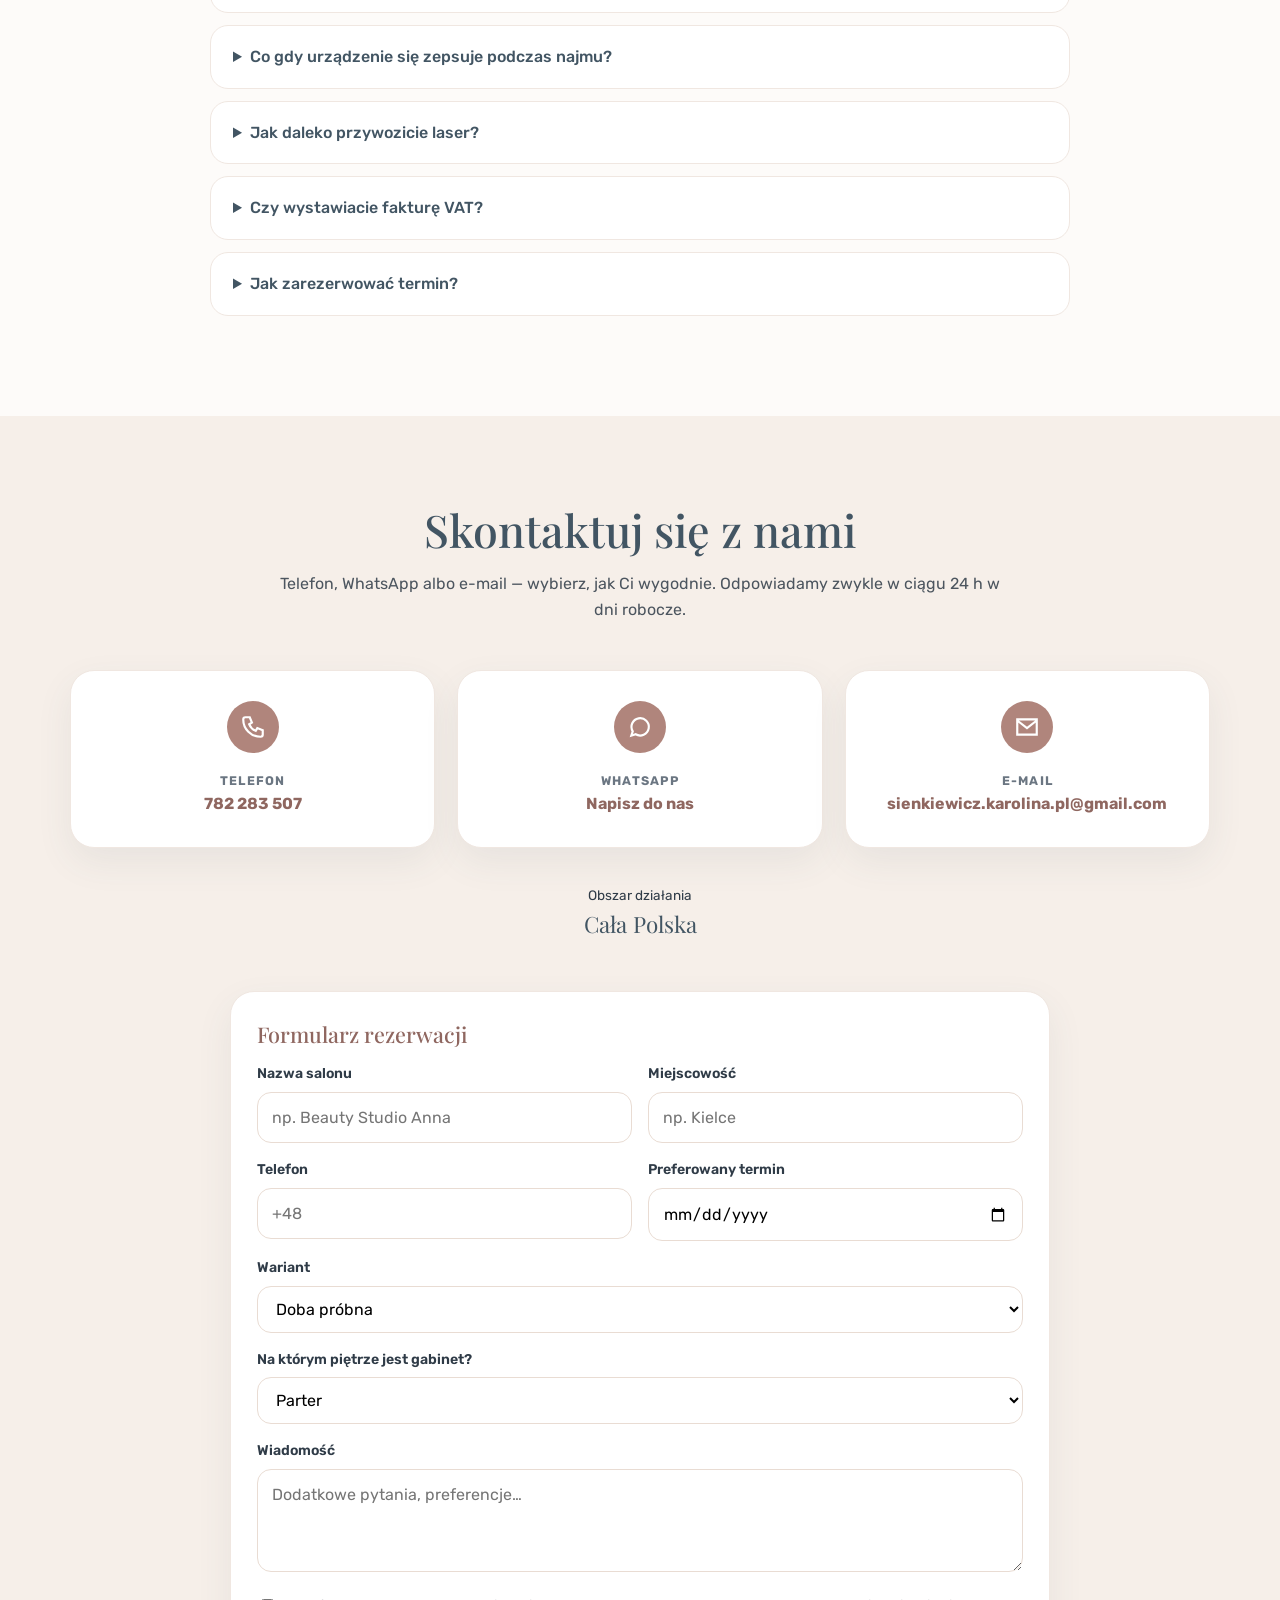
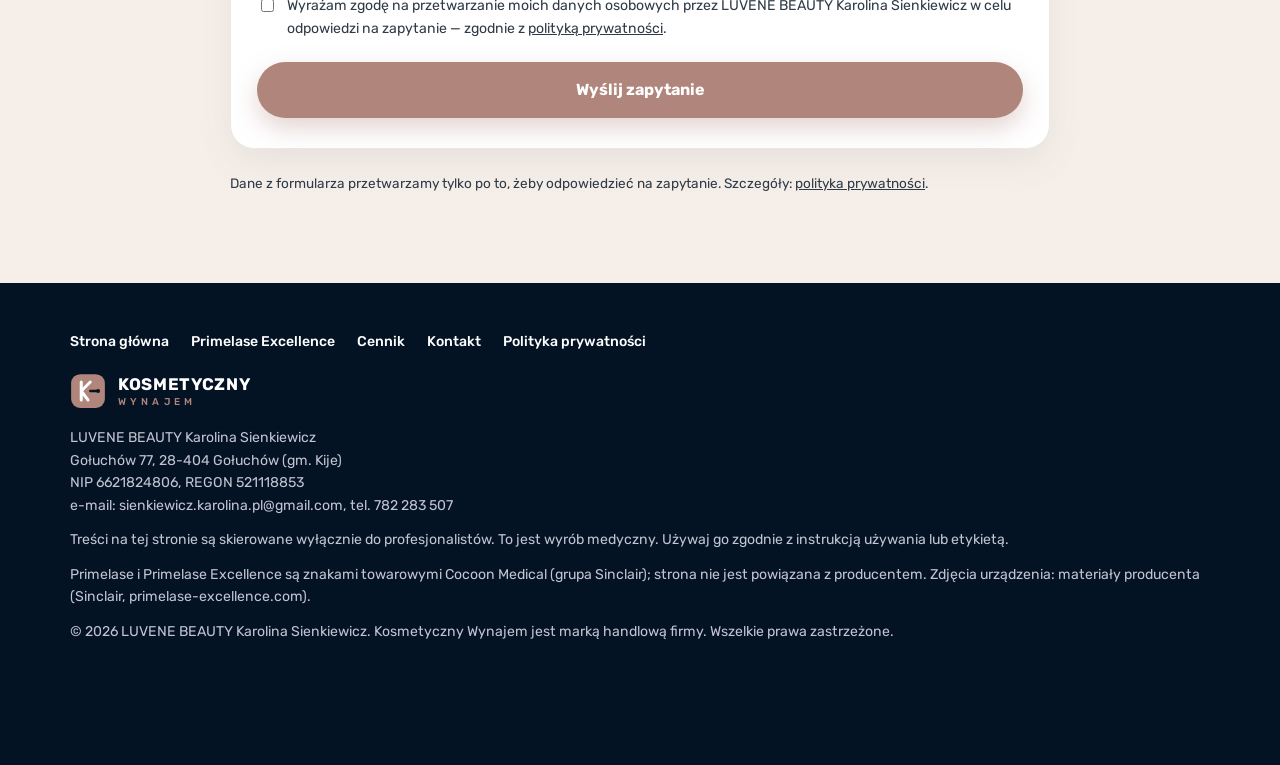
==== commit 7f26248b: "Podgląd prototypu: dopracowany tekst na górze strony Co-Authored-By: Claude Fable 5.2 <noreply@anthr" ====
--- a/prototyp/index.html
+++ b/prototyp/index.html
@@ -67,9 +67,9 @@
   <section class="hero" id="start">
     <div class="kontener hero-uklad">
       <div>
-        <p class="nadtytul">Wynajem urządzeń kosmetycznych dla salonów · cała Polska</p>
+        <p class="nadtytul">Wynajem urządzeń kosmetycznych dla salonów w całej Polsce</p>
         <h1>Laser medyczny Primelase Excellence w Twoim salonie</h1>
-        <p class="lead">Na dzień, weekend albo tydzień. Bez kosztownej inwestycji w sprzęt. Szkolenie z obsługi w cenie najmu, transport w Kielcach i do 30 km w cenie.</p>
+        <p class="lead">Na dobę, weekend, tydzień albo na stałe. Bez kosztownej inwestycji, bez wpłaty i bez wieloletniej umowy. Szkolenie z obsługi i przeglądy masz w cenie najmu.</p>
         <div class="przyciski">
           <a href="#cennik" class="btn btn-bialy">Sprawdź ceny</a>
           <a href="#kontakt" class="btn btn-kontur">Zarezerwuj termin</a>
